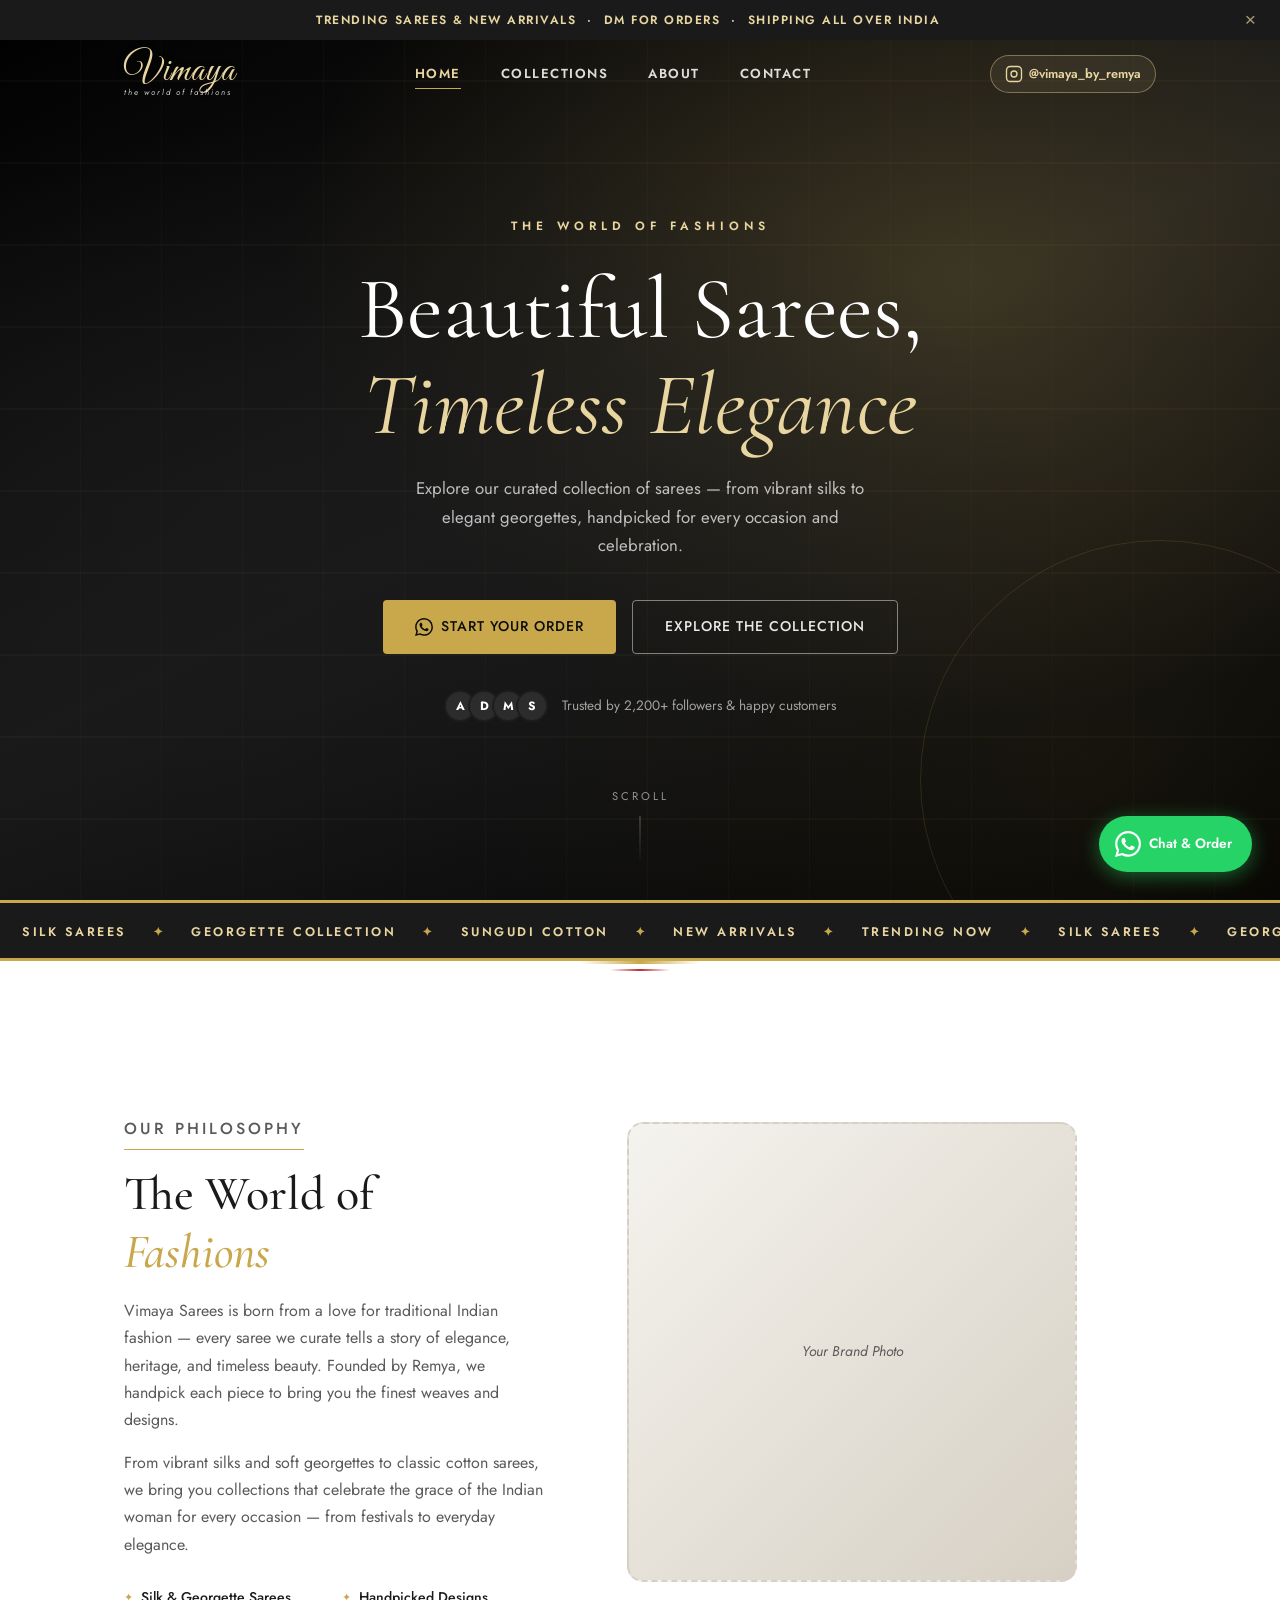
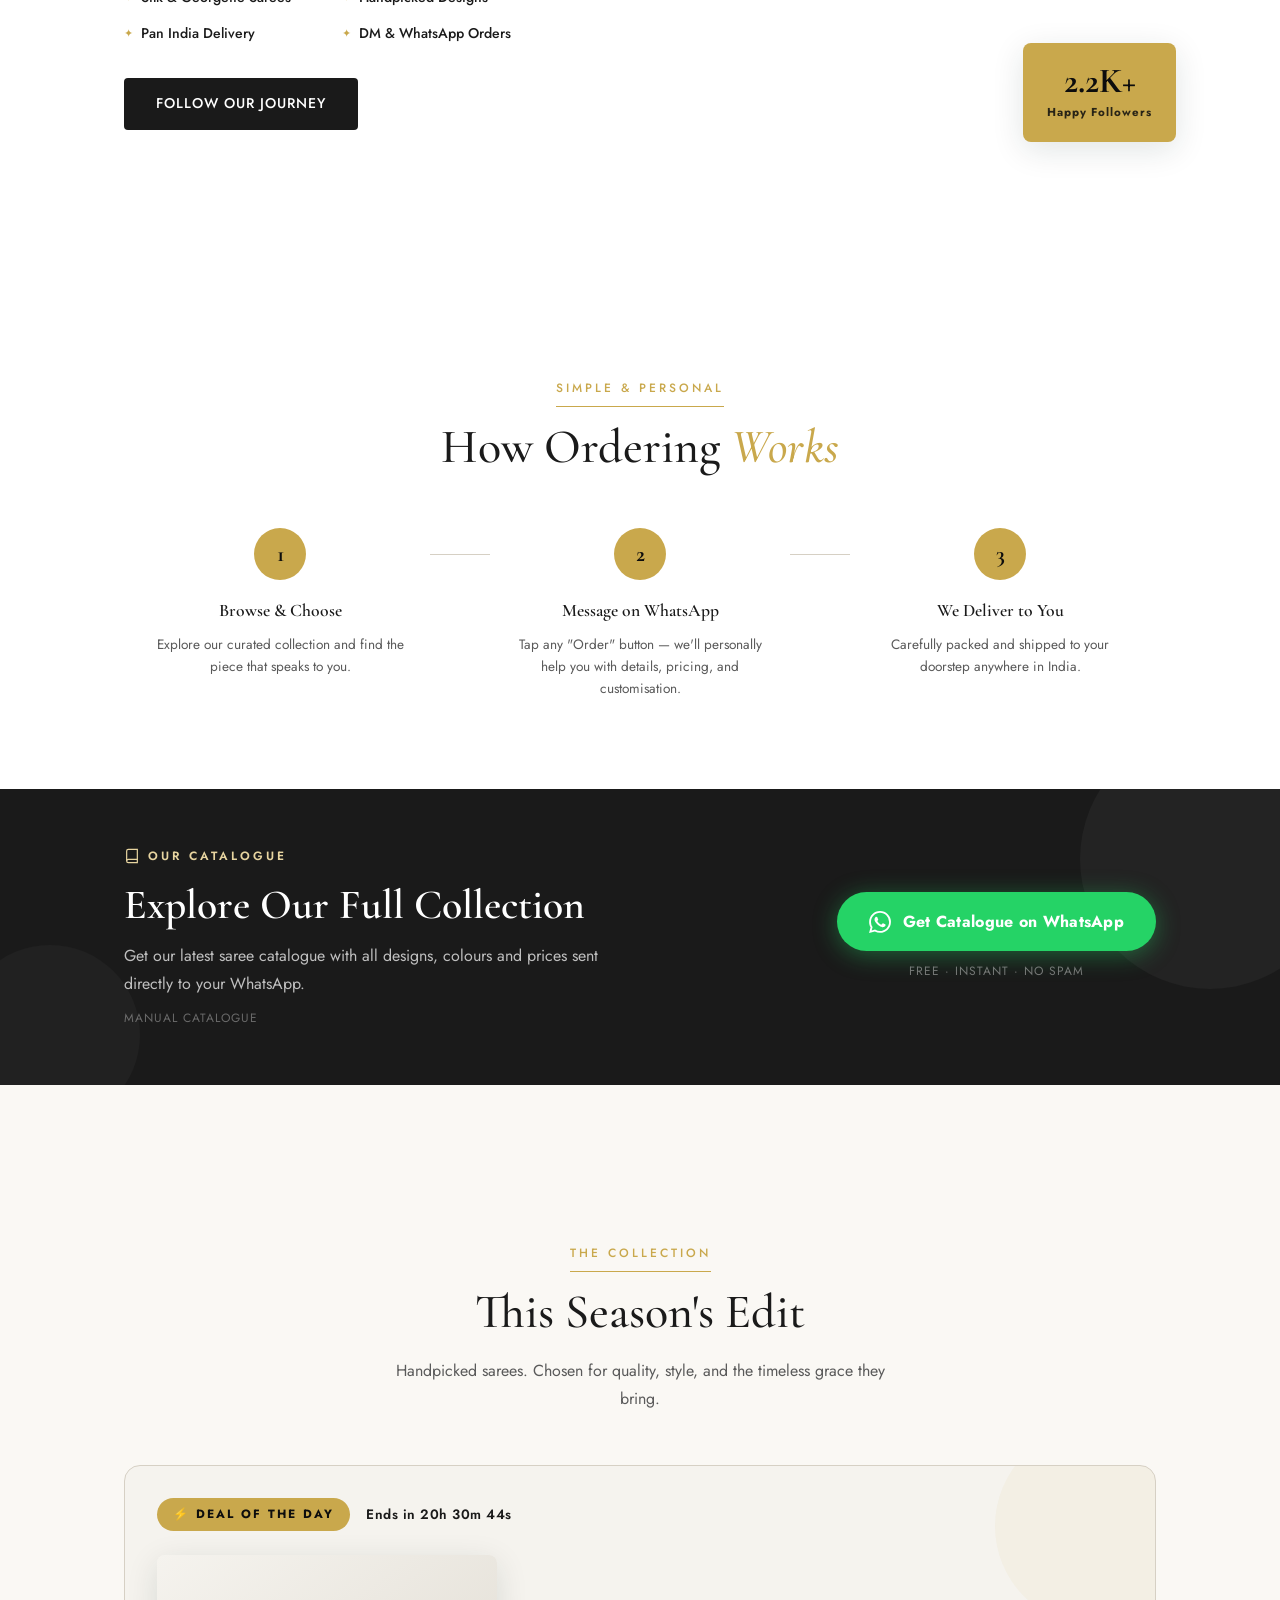
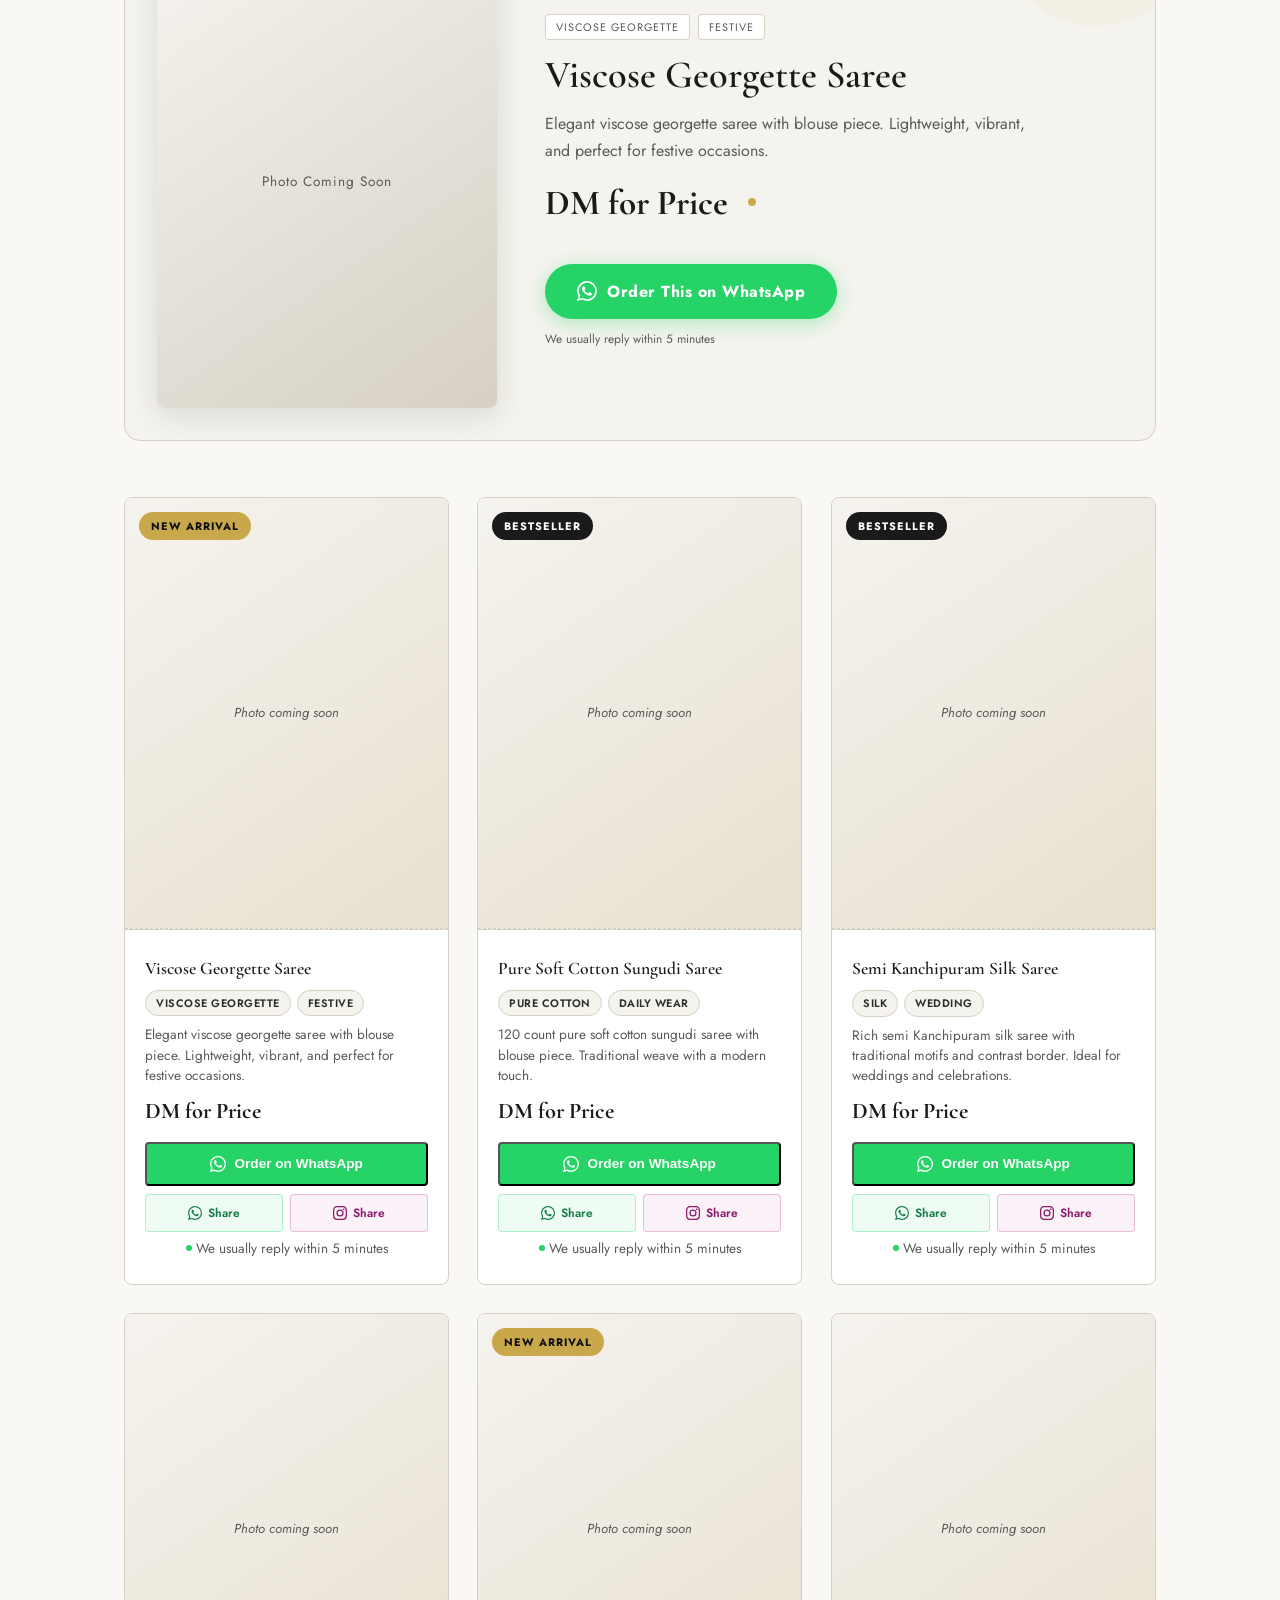
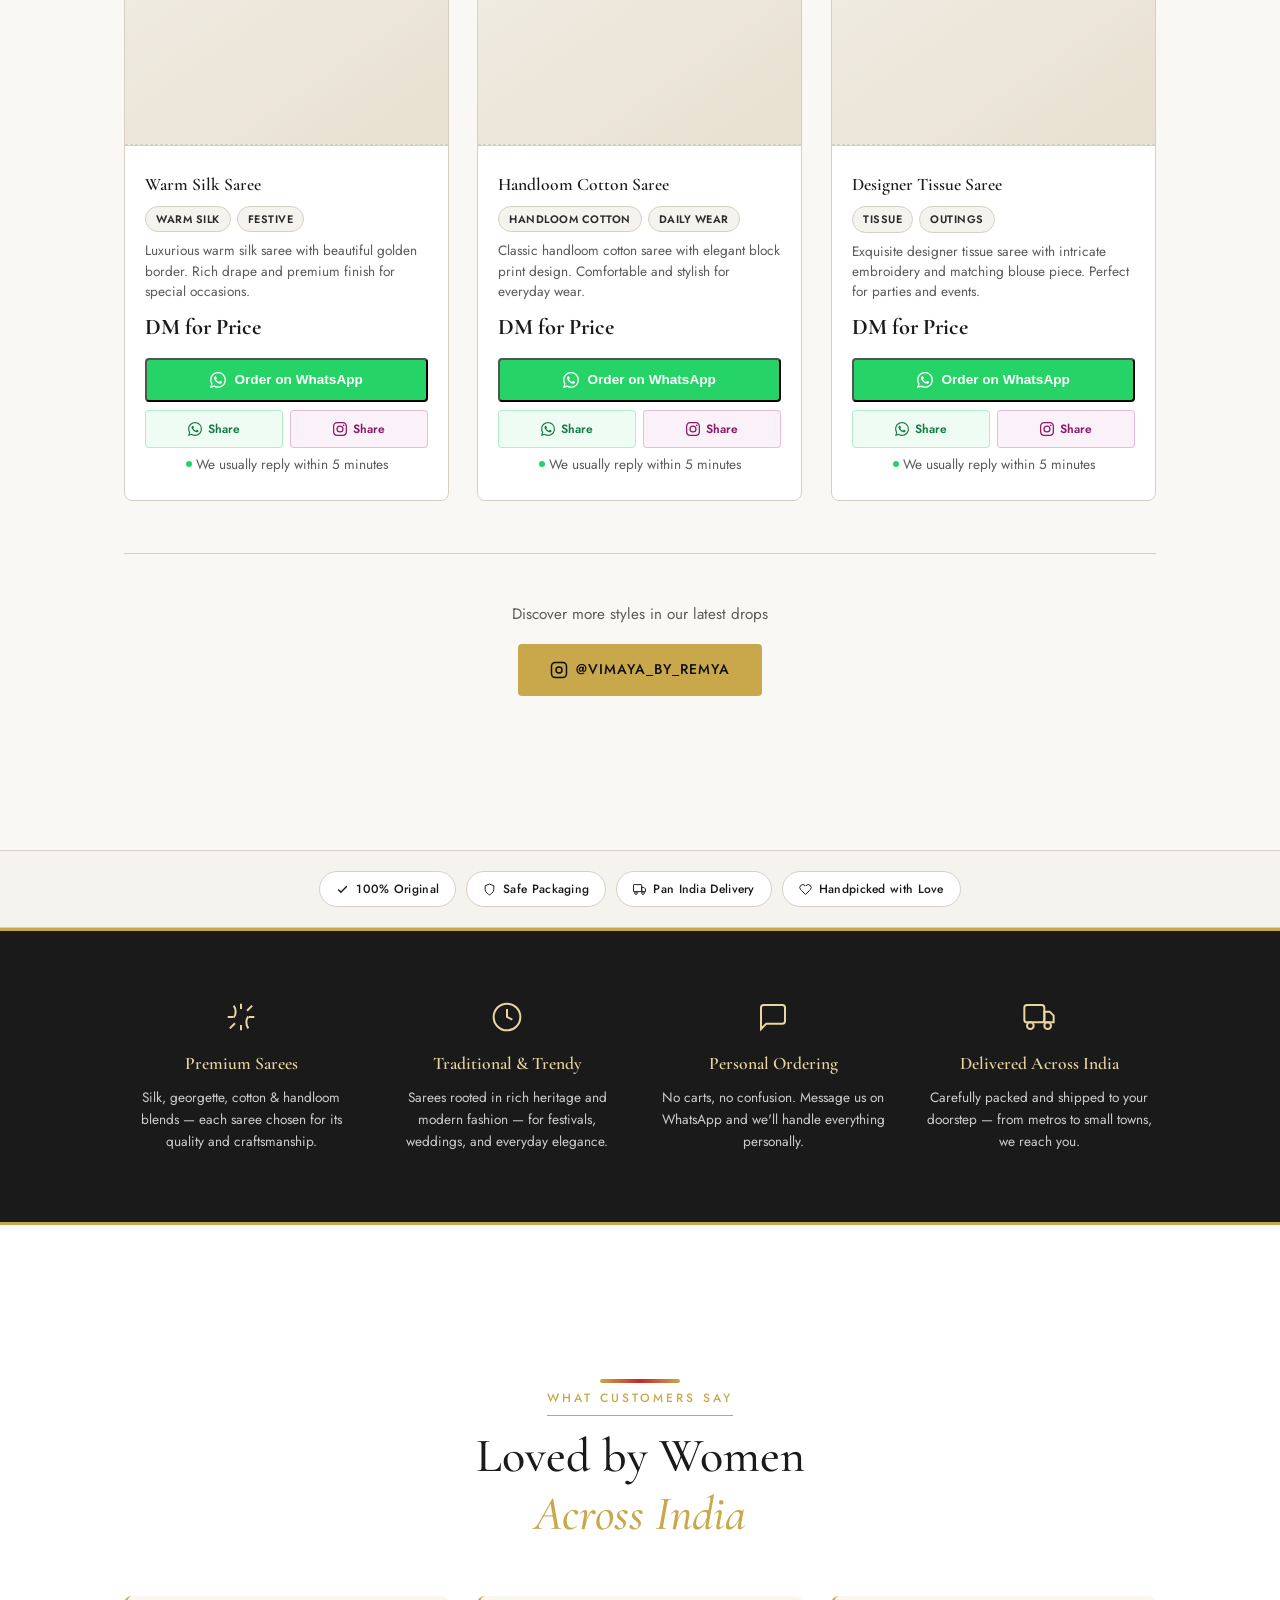
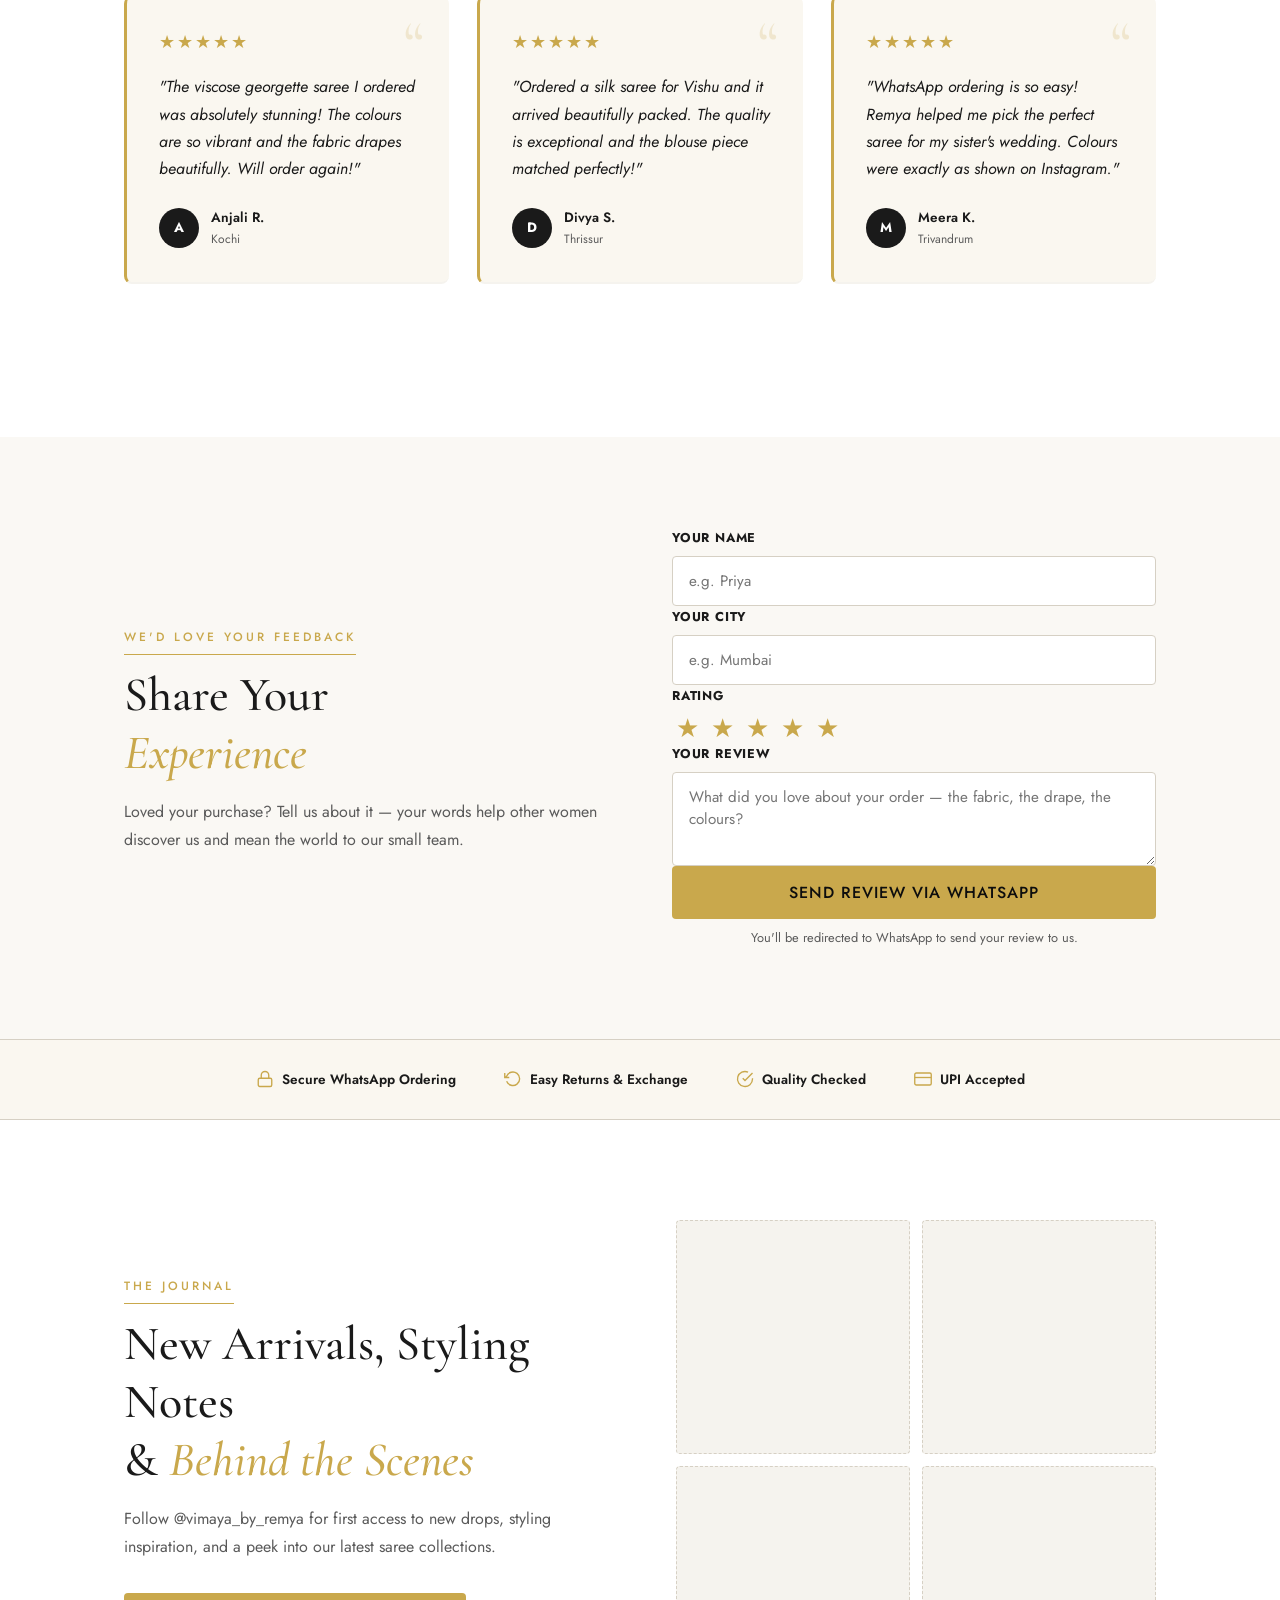
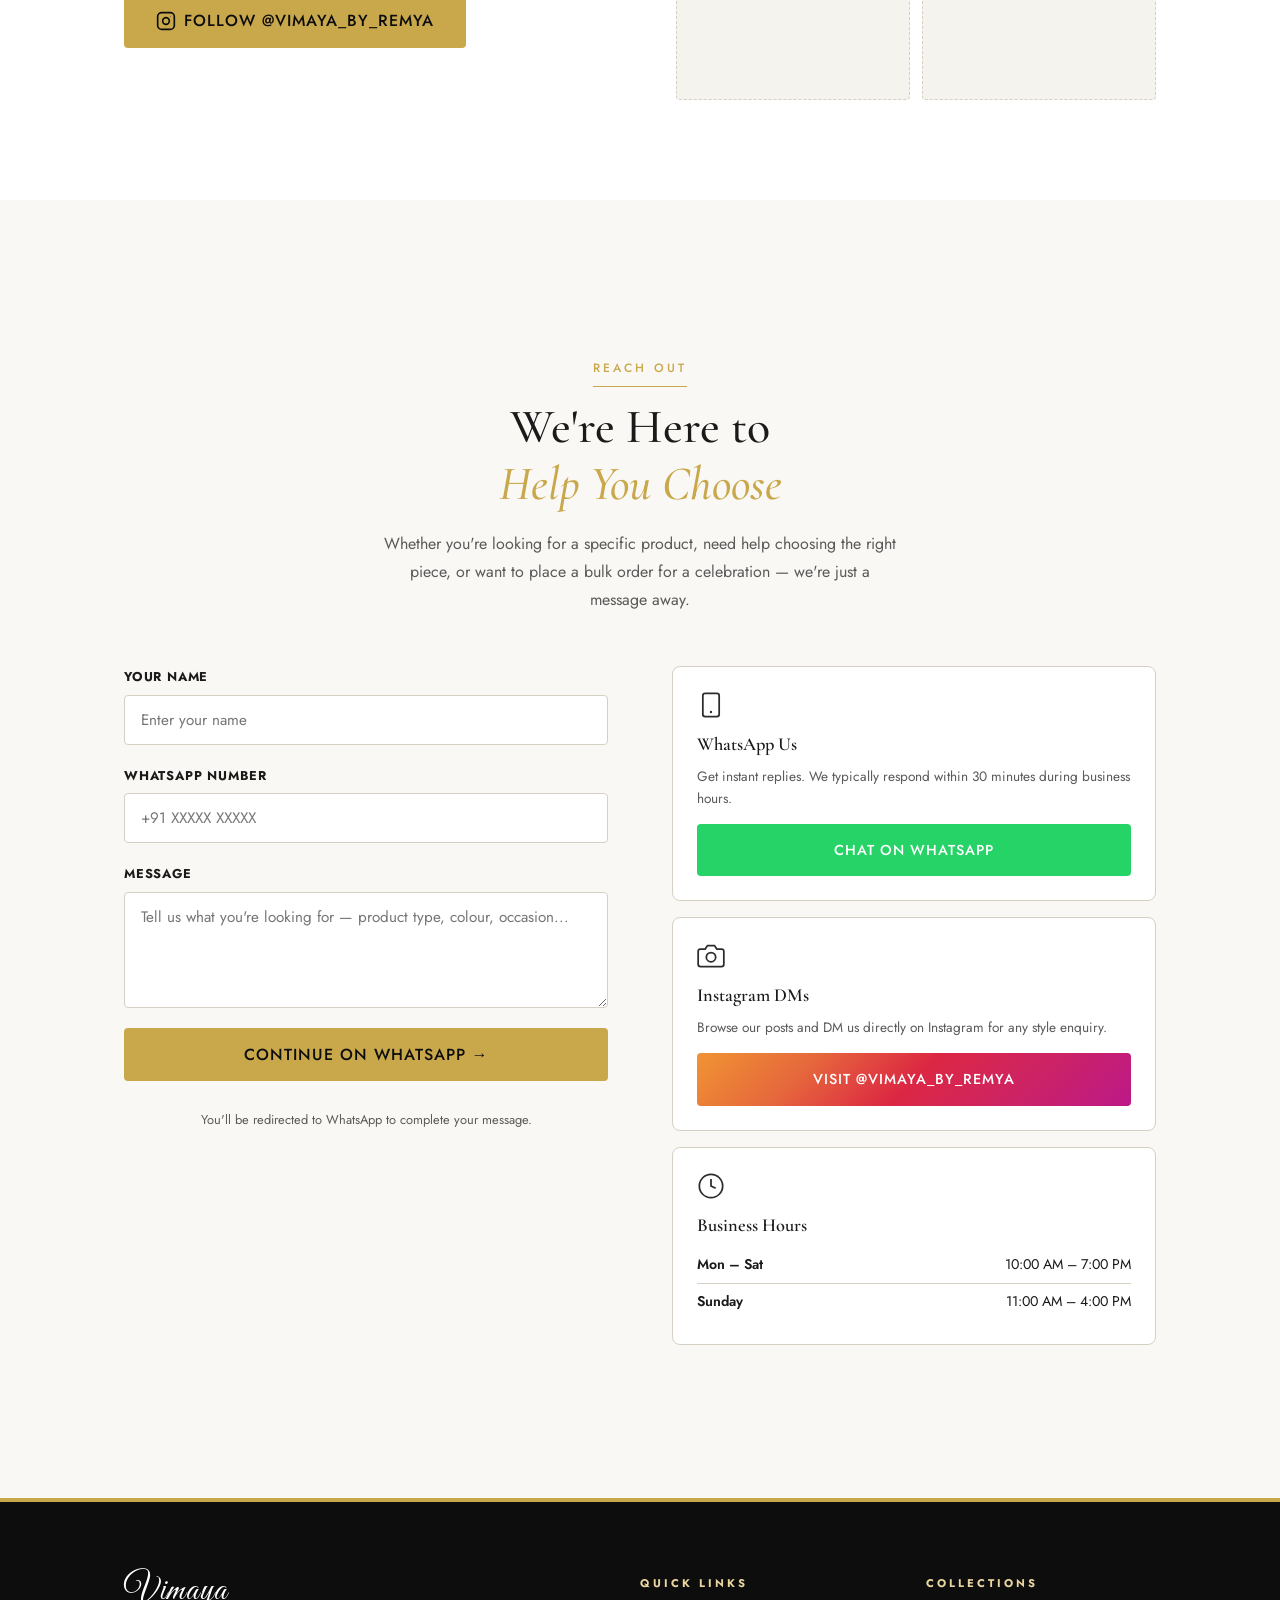
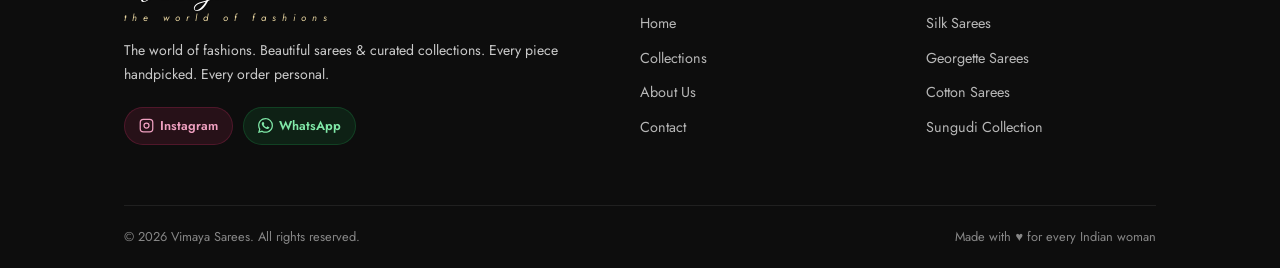
==== demo-vimaya_by_remya/index.html @ 4ebbf23c "Add files via upload" ====
<!DOCTYPE html>
<html lang="en">
<head>
  <meta charset="UTF-8" />
  <meta name="viewport" content="width=device-width, initial-scale=1.0" />
  <meta name="description" content="Vimaya Sarees — The world of fashions. Beautiful sarees, curated collections & handpicked designs. Order via WhatsApp or follow us on Instagram @vimaya_by_remya" />
  <title>Vimaya Sarees | The World of Fashions</title>

  <!-- Favicon -->
  <link rel="icon" href="assets/favicon/favicon.ico" sizes="32x32" />
  <link rel="icon" href="assets/favicon/favicon.svg" type="image/svg+xml" />
  <link rel="icon" href="assets/favicon/favicon-96x96.png" type="image/png" sizes="96x96" />
  <link rel="apple-touch-icon" href="assets/favicon/apple-touch-icon.png" />
  <link rel="manifest" href="assets/favicon/site.webmanifest" />

  <!-- SEO -->
  <link rel="canonical" href="https://vimayasarees.com/" />
  <meta name="theme-color" content="#1A1A1A" />

  <!-- Open Graph -->
  <meta property="og:type" content="website" />
  <meta property="og:title" content="Vimaya Sarees | The World of Fashions" />
  <meta property="og:description" content="The world of fashions. Beautiful sarees & curated collections. Order via WhatsApp." />
  <meta property="og:image" content="https://vimayasarees.com/assets/images/brand/og-cover.jpg" />
  <meta property="og:url" content="https://vimayasarees.com/" />
  <meta property="og:site_name" content="Vimaya Sarees" />

  <!-- Twitter Card -->
  <meta name="twitter:card" content="summary_large_image" />
  <meta name="twitter:title" content="Vimaya Sarees | The World of Fashions" />
  <meta name="twitter:description" content="The world of fashions. Beautiful sarees & curated collections." />
  <meta name="twitter:image" content="https://vimayasarees.com/assets/images/brand/og-cover.jpg" />

  <!-- Structured Data -->
  <script type="application/ld+json">
  {
    "@context": "https://schema.org",
    "@type": "LocalBusiness",
    "name": "Vimaya Sarees",
    "description": "The world of fashions. Beautiful sarees, curated collections & handpicked designs.",
    "url": "https://vimayasarees.com",
    "image": "https://vimayasarees.com/assets/images/brand/og-cover.jpg",
    "telephone": "+919072301300",
    "sameAs": [
      "https://instagram.com/vimaya_by_remya"
    ],
    "openingHours": ["Mo-Sa 10:00-19:00", "Su 11:00-16:00"],
    "priceRange": "₹₹"
  }
  </script>

  <!-- Google Fonts — preload critical weights -->
  <link rel="preconnect" href="https://fonts.googleapis.com" />
  <link rel="preconnect" href="https://fonts.gstatic.com" crossorigin />
  <link rel="preload" as="style" href="https://fonts.googleapis.com/css2?family=Cormorant+Garamond:ital,wght@0,400;0,500;0,600;0,700;1,400;1,600&family=Great+Vibes&family=Jost:wght@300;400;500;600&display=swap" />
  <link href="https://fonts.googleapis.com/css2?family=Cormorant+Garamond:ital,wght@0,400;0,500;0,600;0,700;1,400;1,600&family=Great+Vibes&family=Jost:wght@300;400;500;600&display=swap" rel="stylesheet" />

  <link rel="stylesheet" href="assets/css/style.css" />
</head>
<body>

  <!-- ========== SKIP LINK ========== -->
  <a href="#home" class="skip-link">Skip to main content</a>

  <!-- ========== ANNOUNCEMENT BAR ========== -->
  <div class="announcement-bar" id="announcement-bar">
    <div class="container">
      <p class="announcement-text">Trending Sarees & New Arrivals &nbsp;·&nbsp; DM for Orders &nbsp;·&nbsp; Shipping All Over India</p>
    </div>
    <button class="announcement-close" id="announcement-close" aria-label="Dismiss announcement">&times;</button>
  </div>

  <!-- ========== NAVBAR ========== -->
  <header class="navbar" id="navbar">
    <div class="nav-container">
      <a href="#home" class="nav-logo">
        <span class="logo-main">Vimaya</span>
        <span class="logo-sub">the world of fashions</span>
      </a>

      <nav class="nav-links" id="nav-links">
        <a href="#home">Home</a>
        <a href="#collections">Collections</a>
        <a href="#about">About</a>
        <a href="#contact">Contact</a>
      </nav>

      <a href="https://instagram.com/vimaya_by_remya" target="_blank" rel="noopener" class="nav-insta">
        <svg viewBox="0 0 24 24" fill="none" stroke="currentColor" stroke-width="1.8" width="18" height="18">
          <rect x="2" y="2" width="20" height="20" rx="5" ry="5"/>
          <circle cx="12" cy="12" r="4"/>
          <circle cx="17.5" cy="6.5" r="0.5" fill="currentColor" stroke="none"/>
        </svg>
        @vimaya_by_remya
      </a>

      <button class="hamburger" id="hamburger" aria-label="Open menu" aria-expanded="false" aria-controls="nav-links">
        <span></span><span></span><span></span>
      </button>
    </div>
  </header>

  <!-- ========== HERO ========== -->
  <section class="hero" id="home">
    <div class="hero-bg-pattern"></div>
    <div class="hero-content">
      <p class="hero-eyebrow">The World of Fashions</p>
      <h1>Beautiful Sarees,<br /><em>Timeless Elegance</em></h1>
      <p class="hero-sub">Explore our curated collection of sarees — from vibrant silks to elegant georgettes, handpicked for every occasion and celebration.</p>
      <div class="hero-buttons">
        <a href="https://wa.me/919072301300?text=Hi%20Vimaya!%20I%20visited%20your%20website%20and%20would%20like%20to%20place%20an%20order." target="_blank" rel="noopener" class="btn btn-gold">
          <svg viewBox="0 0 24 24" fill="currentColor" width="18" height="18"><path d="M17.472 14.382c-.297-.149-1.758-.867-2.03-.967-.273-.099-.471-.148-.67.15-.197.297-.767.966-.94 1.164-.173.199-.347.223-.644.075-.297-.15-1.255-.463-2.39-1.475-.883-.788-1.48-1.761-1.653-2.059-.173-.297-.018-.458.13-.606.134-.133.298-.347.446-.52.149-.174.198-.298.298-.497.099-.198.05-.371-.025-.52-.075-.149-.669-1.612-.916-2.207-.242-.579-.487-.5-.669-.51-.173-.008-.371-.01-.57-.01-.198 0-.52.074-.792.372-.272.297-1.04 1.016-1.04 2.479 0 1.462 1.065 2.875 1.213 3.074.149.198 2.096 3.2 5.077 4.487.709.306 1.262.489 1.694.625.712.227 1.36.195 1.871.118.571-.085 1.758-.719 2.006-1.413.248-.694.248-1.289.173-1.413-.074-.124-.272-.198-.57-.347m-5.421 7.403h-.004a9.87 9.87 0 01-5.031-1.378l-.361-.214-3.741.982.998-3.648-.235-.374a9.86 9.86 0 01-1.51-5.26c.001-5.45 4.436-9.884 9.888-9.884 2.64 0 5.122 1.03 6.988 2.898a9.825 9.825 0 012.893 6.994c-.003 5.45-4.437 9.884-9.885 9.884m8.413-18.297A11.815 11.815 0 0012.05 0C5.495 0 .16 5.335.157 11.892c0 2.096.547 4.142 1.588 5.945L.057 24l6.305-1.654a11.882 11.882 0 005.683 1.448h.005c6.554 0 11.89-5.335 11.893-11.893a11.821 11.821 0 00-3.48-8.413z"/></svg>
          Start Your Order
        </a>
        <a href="#collections" class="btn btn-ghost">Explore the Collection</a>
      </div>
      <!-- Social proof -->
      <div class="hero-social-proof">
        <div class="proof-avatars">
          <span class="proof-avatar">A</span>
          <span class="proof-avatar">D</span>
          <span class="proof-avatar">M</span>
          <span class="proof-avatar">S</span>
        </div>
        <span>Trusted by 2,200+ followers &amp; happy customers</span>
      </div>
    </div>
    <div class="hero-scroll-hint">
      <span>Scroll</span>
      <div class="scroll-line"></div>
    </div>
  </section>

  <!-- ========== MARQUEE ========== -->
  <div class="marquee-strip">
    <div class="marquee-track" id="marquee-track">
    </div>
  </div>

  <!-- ========== ABOUT ========== -->
  <section class="about" id="about">
    <div class="container">
      <div class="about-grid">
        <div class="about-visual">
          <div class="about-img-box" id="brand-photo-box">
            <div class="img-placeholder"><span>Your Brand Photo</span></div>
          </div>
          <div class="about-tag-card">
            <p class="tag-number">2.2K+</p>
            <p class="tag-label">Happy Followers</p>
          </div>
        </div>
        <div class="about-text">
          <p class="section-label">Our Philosophy</p>
          <h2>The World of<br /><em>Fashions</em></h2>
          <p>Vimaya Sarees is born from a love for traditional Indian fashion — every saree we curate tells a story of elegance, heritage, and timeless beauty. Founded by Remya, we handpick each piece to bring you the finest weaves and designs.</p>
          <p>From vibrant silks and soft georgettes to classic cotton sarees, we bring you collections that celebrate the grace of the Indian woman for every occasion — from festivals to everyday elegance.</p>
          <div class="about-trust">
            <div class="trust-item">
              <span class="trust-icon">✦</span>
              <span>Silk & Georgette Sarees</span>
            </div>
            <div class="trust-item">
              <span class="trust-icon">✦</span>
              <span>Handpicked Designs</span>
            </div>
            <div class="trust-item">
              <span class="trust-icon">✦</span>
              <span>Pan India Delivery</span>
            </div>
            <div class="trust-item">
              <span class="trust-icon">✦</span>
              <span>DM & WhatsApp Orders</span>
            </div>
          </div>
          <a href="https://instagram.com/vimaya_by_remya" target="_blank" rel="noopener" class="btn btn-teal" style="margin-top:32px;">
            Follow Our Journey
          </a>
        </div>
      </div>
    </div>
  </section>

  <!-- ========== HOW IT WORKS ========== -->
  <section class="how-it-works">
    <div class="container">
      <div class="section-header">
        <p class="section-label">Simple & Personal</p>
        <h2>How Ordering <em>Works</em></h2>
      </div>
      <div class="steps-grid">
        <div class="step-item">
          <div class="step-number">1</div>
          <h4>Browse & Choose</h4>
          <p>Explore our curated collection and find the piece that speaks to you.</p>
        </div>
        <div class="step-connector" aria-hidden="true"></div>
        <div class="step-item">
          <div class="step-number">2</div>
          <h4>Message on WhatsApp</h4>
          <p>Tap any "Order" button — we'll personally help you with details, pricing, and customisation.</p>
        </div>
        <div class="step-connector" aria-hidden="true"></div>
        <div class="step-item">
          <div class="step-number">3</div>
          <h4>We Deliver to You</h4>
          <p>Carefully packed and shipped to your doorstep anywhere in India.</p>
        </div>
      </div>
    </div>
  </section>

  <!-- ========== BRAND STORY VIDEO ========== -->
  <section class="video-section" id="video-section" style="display:none;">
    <div class="container">
      <div class="section-header">
        <p class="section-label">Our Story</p>
        <h2 id="video-heading">Our Story</h2>
        <p class="section-sub" id="video-subtext">Watch how we handpick every product with love and care.</p>
      </div>
      <div class="video-embed-wrap" id="video-embed-wrap">
        <!-- Filled by JS — either iframe or Instagram card -->
      </div>
    </div>
  </section>

  <!-- ===== CATALOGUE SECTION ===== -->
  <section class="catalogue-section" id="catalogue-section" style="display:none;">
    <div class="container">
      <div class="catalogue-inner">
        <div class="catalogue-text">
          <span class="catalogue-eyebrow">
            <svg viewBox="0 0 24 24" fill="none" stroke="currentColor" stroke-width="1.8" width="16" height="16">
              <path d="M4 19.5A2.5 2.5 0 016.5 17H20"/>
              <path d="M6.5 2H20v20H6.5A2.5 2.5 0 014 19.5v-15A2.5 2.5 0 016.5 2z"/>
            </svg>
            Our Catalogue
          </span>
          <h2 class="catalogue-heading" id="catalogue-heading">Explore Our Full Collection</h2>
          <p class="catalogue-subtext" id="catalogue-subtext">Get our latest catalogue with all designs, styles and prices sent directly to your WhatsApp.</p>
          <p class="catalogue-mode-label" id="catalogue-mode-label"></p>
        </div>
        <div class="catalogue-action">
          <a class="catalogue-wa-btn" id="catalogue-wa-btn" href="#" target="_blank" rel="noopener">
            <svg viewBox="0 0 24 24" fill="currentColor" width="22" height="22">
              <path d="M17.472 14.382c-.297-.149-1.758-.867-2.03-.967-.273-.099-.471-.148-.67.15-.197.297-.767.966-.94 1.164-.173.199-.347.223-.644.075-.297-.15-1.255-.463-2.39-1.475-.883-.788-1.48-1.761-1.653-2.059-.173-.297-.018-.458.13-.606.134-.133.298-.347.446-.52.149-.174.198-.298.298-.497.099-.198.05-.371-.025-.52-.075-.149-.669-1.612-.916-2.207-.242-.579-.487-.5-.669-.51-.173-.008-.371-.01-.57-.01-.198 0-.52.074-.792.372-.272.297-1.04 1.016-1.04 2.479 0 1.462 1.065 2.875 1.213 3.074.149.198 2.096 3.2 5.077 4.487.709.306 1.262.489 1.694.625.712.227 1.36.195 1.871.118.571-.085 1.758-.719 2.006-1.413.248-.694.248-1.289.173-1.413-.074-.124-.272-.198-.57-.347m-5.421 7.403h-.004a9.87 9.87 0 01-5.031-1.378l-.361-.214-3.741.982.998-3.648-.235-.374a9.86 9.86 0 01-1.51-5.26c.001-5.45 4.436-9.884 9.888-9.884 2.64 0 5.122 1.03 6.988 2.898a9.825 9.825 0 012.893 6.994c-.003 5.45-4.437 9.884-9.885 9.884m8.413-18.297A11.815 11.815 0 0012.05 0C5.495 0 .16 5.335.157 11.892c0 2.096.547 4.142 1.588 5.945L.057 24l6.305-1.654a11.882 11.882 0 005.683 1.448h.005c6.554 0 11.89-5.335 11.893-11.893a11.821 11.821 0 00-3.48-8.413z"/>
            </svg>
            <span id="catalogue-btn-text">Get Catalogue on WhatsApp</span>
          </a>
          <p class="catalogue-note" id="catalogue-note">Free · Instant · No spam</p>
        </div>
      </div>
    </div>
  </section>

  <!-- ========== COLLECTIONS ========== -->
  <section class="collections" id="collections">
    <div class="container">
      <div class="section-header">
        <p class="section-label">The Collection</p>
        <h2>This Season's Edit</h2>
        <p class="section-sub">Handpicked sarees. Chosen for quality, style, and the timeless grace they bring.</p>
      </div>

      <div class="deal-of-day" id="deal-of-day" style="display:none;">
        <div class="deal-badge-row">
          <span class="deal-badge">⚡ Deal of the Day</span>
          <span class="deal-timer" id="deal-timer"></span>
        </div>
        <div class="deal-inner">
          <div class="deal-image-wrap" id="deal-image-wrap">
            <div class="deal-img-placeholder" id="deal-img-placeholder">
              <span>Photo Coming Soon</span>
            </div>
          </div>
          <div class="deal-content">
            <div class="deal-tags" id="deal-tags"></div>
            <h2 class="deal-name" id="deal-name"></h2>
            <p class="deal-desc" id="deal-desc"></p>
            <div class="deal-meta">
              <span class="deal-price" id="deal-price"></span>
              <span class="deal-stock" id="deal-stock"></span>
            </div>
            <div class="deal-sizes" id="deal-sizes"></div>
            <a class="deal-wa-btn" id="deal-wa-btn" href="#" target="_blank" rel="noopener">
              <svg viewBox="0 0 24 24" fill="currentColor" width="20" height="20">
                <path d="M17.472 14.382c-.297-.149-1.758-.867-2.03-.967-.273-.099-.471-.148-.67.15-.197.297-.767.966-.94 1.164-.173.199-.347.223-.644.075-.297-.15-1.255-.463-2.39-1.475-.883-.788-1.48-1.761-1.653-2.059-.173-.297-.018-.458.13-.606.134-.133.298-.347.446-.52.149-.174.198-.298.298-.497.099-.198.05-.371-.025-.52-.075-.149-.669-1.612-.916-2.207-.242-.579-.487-.5-.669-.51-.173-.008-.371-.01-.57-.01-.198 0-.52.074-.792.372-.272.297-1.04 1.016-1.04 2.479 0 1.462 1.065 2.875 1.213 3.074.149.198 2.096 3.2 5.077 4.487.709.306 1.262.489 1.694.625.712.227 1.36.195 1.871.118.571-.085 1.758-.719 2.006-1.413.248-.694.248-1.289.173-1.413-.074-.124-.272-.198-.57-.347m-5.421 7.403h-.004a9.87 9.87 0 01-5.031-1.378l-.361-.214-3.741.982.998-3.648-.235-.374a9.86 9.86 0 01-1.51-5.26c.001-5.45 4.436-9.884 9.888-9.884 2.64 0 5.122 1.03 6.988 2.898a9.825 9.825 0 012.893 6.994c-.003 5.45-4.437 9.884-9.885 9.884m8.413-18.297A11.815 11.815 0 0012.05 0C5.495 0 .16 5.335.157 11.892c0 2.096.547 4.142 1.588 5.945L.057 24l6.305-1.654a11.882 11.882 0 005.683 1.448h.005c6.554 0 11.89-5.335 11.893-11.893a11.821 11.821 0 00-3.48-8.413z"/>
              </svg>
              Order This on WhatsApp
            </a>
            <p class="deal-reply">We usually reply within 5 minutes</p>
          </div>
        </div>
      </div>

      <!-- Cards are built automatically from assets/js/products.js -->
      <div class="saree-grid" id="saree-grid" role="list" aria-label="Product collection">
        <!-- Skeleton placeholders (removed by JS on load) -->
        <div class="skeleton-card" aria-hidden="true"><div class="skeleton-img"></div><div class="skeleton-line w80"></div><div class="skeleton-line w60"></div><div class="skeleton-line w40"></div></div>
        <div class="skeleton-card" aria-hidden="true"><div class="skeleton-img"></div><div class="skeleton-line w80"></div><div class="skeleton-line w60"></div><div class="skeleton-line w40"></div></div>
        <div class="skeleton-card" aria-hidden="true"><div class="skeleton-img"></div><div class="skeleton-line w80"></div><div class="skeleton-line w60"></div><div class="skeleton-line w40"></div></div>
      </div>

      <div class="collections-cta">
        <p>Discover more styles in our latest drops</p>
        <a href="https://instagram.com/vimaya_by_remya" target="_blank" rel="noopener" class="btn btn-gold">
          <svg viewBox="0 0 24 24" fill="none" stroke="currentColor" stroke-width="2" width="18" height="18">
            <rect x="2" y="2" width="20" height="20" rx="5"/>
            <circle cx="12" cy="12" r="4"/>
            <circle cx="17.5" cy="6.5" r="0.5" fill="currentColor" stroke="none"/>
          </svg>
          @vimaya_by_remya
        </a>
      </div>
    </div>
  </section>

  <!-- ========== TRUST BADGES ========== -->
  <div class="trust-badges-strip" id="trust-badges-strip" style="display:none;">
    <div class="container">
      <div class="trust-badges-row" id="trust-badges-row">
        <!-- Filled by JS from site.json -->
      </div>
    </div>
  </div>

  <!-- ========== FEATURES STRIP ========== -->
  <section class="features">
    <div class="container">
      <div class="features-grid">
        <div class="feature-item">
          <div class="feature-icon" aria-hidden="true">
            <svg viewBox="0 0 24 24" fill="none" stroke="currentColor" stroke-width="1.5" width="32" height="32"><path d="M20.38 3.46L16.5 7.34M3.62 20.54l3.88-3.88M6.5 3.5C6.5 3.5 8 5.5 8 8s-1.5 4.5-1.5 4.5M17.5 11.5c0 0-1.5 2-1.5 4.5s1.5 4.5 1.5 4.5M12 2v4M12 18v4M2 12h4M18 12h4"/></svg>
          </div>
          <h4>Premium Sarees</h4>
          <p>Silk, georgette, cotton & handloom blends — each saree chosen for its quality and craftsmanship.</p>
        </div>
        <div class="feature-item">
          <div class="feature-icon" aria-hidden="true">
            <svg viewBox="0 0 24 24" fill="none" stroke="currentColor" stroke-width="1.5" width="32" height="32"><path d="M12 2a10 10 0 110 20 10 10 0 010-20z"/><path d="M12 6v6l4 2"/></svg>
          </div>
          <h4>Traditional & Trendy</h4>
          <p>Sarees rooted in rich heritage and modern fashion — for festivals, weddings, and everyday elegance.</p>
        </div>
        <div class="feature-item">
          <div class="feature-icon" aria-hidden="true">
            <svg viewBox="0 0 24 24" fill="none" stroke="currentColor" stroke-width="1.5" width="32" height="32"><path d="M21 15a2 2 0 01-2 2H7l-4 4V5a2 2 0 012-2h14a2 2 0 012 2z"/></svg>
          </div>
          <h4>Personal Ordering</h4>
          <p>No carts, no confusion. Message us on WhatsApp and we'll handle everything personally.</p>
        </div>
        <div class="feature-item">
          <div class="feature-icon" aria-hidden="true">
            <svg viewBox="0 0 24 24" fill="none" stroke="currentColor" stroke-width="1.5" width="32" height="32"><rect x="1" y="3" width="15" height="13" rx="2"/><path d="M16 8h4l3 3v5h-7V8z"/><circle cx="5.5" cy="18.5" r="2.5"/><circle cx="18.5" cy="18.5" r="2.5"/></svg>
          </div>
          <h4>Delivered Across India</h4>
          <p>Carefully packed and shipped to your doorstep — from metros to small towns, we reach you.</p>
        </div>
      </div>
    </div>
  </section>

  <!-- ========== TESTIMONIALS ========== -->
  <section class="testimonials" id="testimonials">
    <div class="container">
      <div class="section-header">
        <p class="section-label">What Customers Say</p>
        <h2>Loved by Women<br /><em>Across India</em></h2>
      </div>
      <div class="testimonial-grid">
        <div class="testimonial-card">
          <div class="testimonial-stars" aria-label="5 out of 5 stars">★★★★★</div>
          <p class="testimonial-text">"The viscose georgette saree I ordered was absolutely stunning! The colours are so vibrant and the fabric drapes beautifully. Will order again!"</p>
          <div class="testimonial-author">
            <div class="testimonial-avatar">A</div>
            <div>
              <p class="testimonial-name">Anjali R.</p>
              <p class="testimonial-location">Kochi</p>
            </div>
          </div>
        </div>
        <div class="testimonial-card">
          <div class="testimonial-stars" aria-label="5 out of 5 stars">★★★★★</div>
          <p class="testimonial-text">"Ordered a silk saree for Vishu and it arrived beautifully packed. The quality is exceptional and the blouse piece matched perfectly!"</p>
          <div class="testimonial-author">
            <div class="testimonial-avatar">D</div>
            <div>
              <p class="testimonial-name">Divya S.</p>
              <p class="testimonial-location">Thrissur</p>
            </div>
          </div>
        </div>
        <div class="testimonial-card">
          <div class="testimonial-stars" aria-label="5 out of 5 stars">★★★★★</div>
          <p class="testimonial-text">"WhatsApp ordering is so easy! Remya helped me pick the perfect saree for my sister's wedding. Colours were exactly as shown on Instagram."</p>
          <div class="testimonial-author">
            <div class="testimonial-avatar">M</div>
            <div>
              <p class="testimonial-name">Meera K.</p>
              <p class="testimonial-location">Trivandrum</p>
            </div>
          </div>
        </div>
      </div>
    </div>
  </section>

  <!-- ========== SHARE YOUR EXPERIENCE ========== -->
  <section class="review-section">
    <div class="container">
      <div class="review-inner">
        <div class="review-text">
          <p class="section-label">We'd Love Your Feedback</p>
          <h2>Share Your<br /><em>Experience</em></h2>
          <p class="review-sub">Loved your purchase? Tell us about it — your words help other women discover us and mean the world to our small team.</p>
        </div>
        <form class="review-form" id="review-form">
          <div class="form-group">
            <label for="review-name">Your Name</label>
            <input type="text" id="review-name" name="review-name" placeholder="e.g. Priya" required />
          </div>
          <div class="form-group">
            <label for="review-city">Your City</label>
            <input type="text" id="review-city" name="review-city" placeholder="e.g. Mumbai" required />
          </div>
          <div class="form-group">
            <label for="review-rating">Rating</label>
            <div class="star-rating" id="star-rating">
              <button type="button" class="star" data-value="1" aria-label="1 star">★</button>
              <button type="button" class="star" data-value="2" aria-label="2 stars">★</button>
              <button type="button" class="star" data-value="3" aria-label="3 stars">★</button>
              <button type="button" class="star" data-value="4" aria-label="4 stars">★</button>
              <button type="button" class="star" data-value="5" aria-label="5 stars">★</button>
            </div>
            <input type="hidden" id="review-rating" name="review-rating" value="5" />
          </div>
          <div class="form-group">
            <label for="review-text">Your Review</label>
            <textarea id="review-text" name="review-text" rows="3" placeholder="What did you love about your order — the fabric, the drape, the colours?" required></textarea>
          </div>
          <button type="submit" class="btn btn-gold" style="width:100%;justify-content:center;font-size:1rem;padding:15px;">
            Send Review via WhatsApp
          </button>
          <p class="form-note">You'll be redirected to WhatsApp to send your review to us.</p>
        </form>
      </div>
    </div>
  </section>

  <!-- ========== TRUST SIGNALS ========== -->
  <section class="trust-strip">
    <div class="container">
      <div class="trust-grid">
        <div class="trust-signal">
          <span class="trust-signal-icon" aria-hidden="true"><svg viewBox="0 0 24 24" fill="none" stroke="currentColor" stroke-width="1.8" width="18" height="18"><rect x="3" y="11" width="18" height="11" rx="2"/><path d="M7 11V7a5 5 0 0110 0v4"/></svg></span>
          <span>Secure WhatsApp Ordering</span>
        </div>
        <div class="trust-signal">
          <span class="trust-signal-icon" aria-hidden="true"><svg viewBox="0 0 24 24" fill="none" stroke="currentColor" stroke-width="1.8" width="18" height="18"><polyline points="1 4 1 10 7 10"/><path d="M3.51 15a9 9 0 100-6.68L1 10"/></svg></span>
          <span>Easy Returns & Exchange</span>
        </div>
        <div class="trust-signal">
          <span class="trust-signal-icon" aria-hidden="true"><svg viewBox="0 0 24 24" fill="none" stroke="currentColor" stroke-width="1.8" width="18" height="18"><path d="M22 11.08V12a10 10 0 11-5.93-9.14"/><polyline points="22 4 12 14.01 9 11.01"/></svg></span>
          <span>Quality Checked</span>
        </div>
        <div class="trust-signal">
          <span class="trust-signal-icon" aria-hidden="true"><svg viewBox="0 0 24 24" fill="none" stroke="currentColor" stroke-width="1.8" width="18" height="18"><rect x="1" y="4" width="22" height="16" rx="2"/><line x1="1" y1="10" x2="23" y2="10"/></svg></span>
          <span>UPI Accepted</span>
        </div>
      </div>
    </div>
  </section>

  <!-- ========== INSTAGRAM CTA ========== -->
  <section class="insta-cta">
    <div class="container">
      <div class="insta-cta-inner">
        <div class="insta-cta-text">
          <p class="section-label">The Journal</p>
          <h2>New Arrivals, Styling Notes<br />& <em>Behind the Scenes</em></h2>
          <p class="section-sub" style="margin-bottom:32px;">Follow @vimaya_by_remya for first access to new drops, styling inspiration, and a peek into our latest saree collections.</p>
          <a href="https://instagram.com/vimaya_by_remya" target="_blank" rel="noopener" class="btn btn-gold" style="font-size:1rem;padding:14px 32px;">
            <svg viewBox="0 0 24 24" fill="none" stroke="currentColor" stroke-width="2" width="20" height="20">
              <rect x="2" y="2" width="20" height="20" rx="5"/>
              <circle cx="12" cy="12" r="4"/>
              <circle cx="17.5" cy="6.5" r="0.5" fill="currentColor" stroke="none"/>
            </svg>
            Follow @vimaya_by_remya
          </a>
        </div>
        <div class="insta-cta-grid" id="journal-grid">
          <div class="insta-post-placeholder"></div>
          <div class="insta-post-placeholder"></div>
          <div class="insta-post-placeholder"></div>
          <div class="insta-post-placeholder"></div>
        </div>
      </div>
    </div>
  </section>

  <!-- ========== CONTACT ========== -->
  <section class="contact" id="contact">
    <div class="container">
      <div class="section-header">
        <p class="section-label">Reach Out</p>
        <h2>We're Here to<br /><em>Help You Choose</em></h2>
        <p class="section-sub">Whether you're looking for a specific product, need help choosing the right piece, or want to place a bulk order for a celebration — we're just a message away.</p>
      </div>

      <div class="contact-grid">
        <form class="contact-form" id="contact-form">
          <div class="form-group">
            <label for="name">Your Name</label>
            <input type="text" id="name" name="name" placeholder="Enter your name" required />
          </div>
          <div class="form-group">
            <label for="phone">WhatsApp Number</label>
            <input type="tel" id="phone" name="phone" inputmode="tel" placeholder="+91 XXXXX XXXXX" required />
          </div>
          <div class="form-group">
            <label for="message">Message</label>
            <textarea id="message" name="message" rows="4" placeholder="Tell us what you're looking for — product type, colour, occasion..." required></textarea>
          </div>
          <button type="submit" class="btn btn-gold" style="width:100%;justify-content:center;font-size:1rem;padding:15px;">
            Continue on WhatsApp &rarr;
          </button>
          <p class="form-note">You'll be redirected to WhatsApp to complete your message.</p>
        </form>

        <div class="contact-info">
          <div class="contact-card">
            <div class="contact-card-icon" aria-hidden="true"><svg viewBox="0 0 24 24" fill="none" stroke="currentColor" stroke-width="1.5" width="28" height="28"><rect x="5" y="2" width="14" height="20" rx="2"/><line x1="12" y1="18" x2="12" y2="18.01" stroke-width="2" stroke-linecap="round"/></svg></div>
            <h3>WhatsApp Us</h3>
            <p>Get instant replies. We typically respond within 30 minutes during business hours.</p>
            <a href="https://wa.me/919072301300?text=Hi%20Vimaya!%20I%20visited%20your%20website%20and%20would%20like%20to%20enquire%20about%20your%20sarees." target="_blank" rel="noopener" class="btn btn-whatsapp">Chat on WhatsApp</a>
          </div>
          <div class="contact-card">
            <div class="contact-card-icon" aria-hidden="true"><svg viewBox="0 0 24 24" fill="none" stroke="currentColor" stroke-width="1.5" width="28" height="28"><path d="M23 19a2 2 0 01-2 2H3a2 2 0 01-2-2V8a2 2 0 012-2h4l2-3h6l2 3h4a2 2 0 012 2z"/><circle cx="12" cy="13" r="4"/></svg></div>
            <h3>Instagram DMs</h3>
            <p>Browse our posts and DM us directly on Instagram for any style enquiry.</p>
            <a href="https://instagram.com/vimaya_by_remya" target="_blank" rel="noopener" class="btn btn-insta">Visit @vimaya_by_remya</a>
          </div>
          <div class="contact-card">
            <div class="contact-card-icon" aria-hidden="true"><svg viewBox="0 0 24 24" fill="none" stroke="currentColor" stroke-width="1.5" width="28" height="28"><circle cx="12" cy="12" r="10"/><polyline points="12 6 12 12 16 14"/></svg></div>
            <h3>Business Hours</h3>
            <div class="hours-list">
              <div class="hours-row"><span>Mon – Sat</span><span>10:00 AM – 7:00 PM</span></div>
              <div class="hours-row"><span>Sunday</span><span>11:00 AM – 4:00 PM</span></div>
            </div>
          </div>
        </div>
      </div>
    </div>
  </section>

  <!-- ========== FOOTER ========== -->
  <footer class="footer">
    <div class="container">
      <div class="footer-top">
        <div class="footer-brand">
          <div class="footer-logo">
            <span class="logo-main">Vimaya</span>
            <span class="logo-sub">the world of fashions</span>
          </div>
          <p>The world of fashions. Beautiful sarees & curated collections. Every piece handpicked. Every order personal.</p>
          <div class="footer-socials">
            <a href="https://instagram.com/vimaya_by_remya" target="_blank" rel="noopener" class="social-pill instagram">
              <svg viewBox="0 0 24 24" fill="none" stroke="currentColor" stroke-width="2" width="15" height="15"><rect x="2" y="2" width="20" height="20" rx="5"/><circle cx="12" cy="12" r="4"/><circle cx="17.5" cy="6.5" r="0.5" fill="currentColor" stroke="none"/></svg>
              Instagram
            </a>
            <a href="https://wa.me/919072301300" target="_blank" rel="noopener" class="social-pill whatsapp">
              <svg viewBox="0 0 24 24" fill="currentColor" width="15" height="15"><path d="M17.472 14.382c-.297-.149-1.758-.867-2.03-.967-.273-.099-.471-.148-.67.15-.197.297-.767.966-.94 1.164-.173.199-.347.223-.644.075-.297-.15-1.255-.463-2.39-1.475-.883-.788-1.48-1.761-1.653-2.059-.173-.297-.018-.458.13-.606.134-.133.298-.347.446-.52.149-.174.198-.298.298-.497.099-.198.05-.371-.025-.52-.075-.149-.669-1.612-.916-2.207-.242-.579-.487-.5-.669-.51-.173-.008-.371-.01-.57-.01-.198 0-.52.074-.792.372-.272.297-1.04 1.016-1.04 2.479 0 1.462 1.065 2.875 1.213 3.074.149.198 2.096 3.2 5.077 4.487.709.306 1.262.489 1.694.625.712.227 1.36.195 1.871.118.571-.085 1.758-.719 2.006-1.413.248-.694.248-1.289.173-1.413-.074-.124-.272-.198-.57-.347m-5.421 7.403h-.004a9.87 9.87 0 01-5.031-1.378l-.361-.214-3.741.982.998-3.648-.235-.374a9.86 9.86 0 01-1.51-5.26c.001-5.45 4.436-9.884 9.888-9.884 2.64 0 5.122 1.03 6.988 2.898a9.825 9.825 0 012.893 6.994c-.003 5.45-4.437 9.884-9.885 9.884m8.413-18.297A11.815 11.815 0 0012.05 0C5.495 0 .16 5.335.157 11.892c0 2.096.547 4.142 1.588 5.945L.057 24l6.305-1.654a11.882 11.882 0 005.683 1.448h.005c6.554 0 11.89-5.335 11.893-11.893a11.821 11.821 0 00-3.48-8.413z"/></svg>
              WhatsApp
            </a>
          </div>
        </div>
        <div class="footer-links">
          <h4>Quick Links</h4>
          <a href="#home">Home</a>
          <a href="#collections">Collections</a>
          <a href="#about">About Us</a>
          <a href="#contact">Contact</a>
        </div>
        <div class="footer-links" id="footer-collections">
          <h4>Collections</h4>
          <a href="#collections">Silk Sarees</a>
          <a href="#collections">Georgette Sarees</a>
          <a href="#collections">Cotton Sarees</a>
          <a href="#collections">Sungudi Collection</a>
        </div>
      </div>
      <div class="footer-bottom">
        <p>&copy; 2026 Vimaya Sarees. All rights reserved.</p>
        <p>Made with ♥ for every Indian woman</p>
      </div>
    </div>
  </footer>

  <!-- ========== BACK TO TOP ========== -->
  <button class="back-to-top" id="back-to-top" aria-label="Back to top">
    <svg viewBox="0 0 24 24" fill="none" stroke="currentColor" stroke-width="2.5" width="20" height="20">
      <polyline points="18 15 12 9 6 15"/>
    </svg>
  </button>

  <!-- ========== FLOATING WHATSAPP ========== -->
  <a href="https://wa.me/919072301300?text=Hi%20Vimaya!%20I%20visited%20your%20website%20and%20would%20like%20to%20enquire%20about%20your%20products." target="_blank" rel="noopener" class="whatsapp-float" aria-label="Chat on WhatsApp">
    <svg viewBox="0 0 24 24" fill="currentColor" width="26" height="26">
      <path d="M17.472 14.382c-.297-.149-1.758-.867-2.03-.967-.273-.099-.471-.148-.67.15-.197.297-.767.966-.94 1.164-.173.199-.347.223-.644.075-.297-.15-1.255-.463-2.39-1.475-.883-.788-1.48-1.761-1.653-2.059-.173-.297-.018-.458.13-.606.134-.133.298-.347.446-.52.149-.174.198-.298.298-.497.099-.198.05-.371-.025-.52-.075-.149-.669-1.612-.916-2.207-.242-.579-.487-.5-.669-.51-.173-.008-.371-.01-.57-.01-.198 0-.52.074-.792.372-.272.297-1.04 1.016-1.04 2.479 0 1.462 1.065 2.875 1.213 3.074.149.198 2.096 3.2 5.077 4.487.709.306 1.262.489 1.694.625.712.227 1.36.195 1.871.118.571-.085 1.758-.719 2.006-1.413.248-.694.248-1.289.173-1.413-.074-.124-.272-.198-.57-.347m-5.421 7.403h-.004a9.87 9.87 0 01-5.031-1.378l-.361-.214-3.741.982.998-3.648-.235-.374a9.86 9.86 0 01-1.51-5.26c.001-5.45 4.436-9.884 9.888-9.884 2.64 0 5.122 1.03 6.988 2.898a9.825 9.825 0 012.893 6.994c-.003 5.45-4.437 9.884-9.885 9.884m8.413-18.297A11.815 11.815 0 0012.05 0C5.495 0 .16 5.335.157 11.892c0 2.096.547 4.142 1.588 5.945L.057 24l6.305-1.654a11.882 11.882 0 005.683 1.448h.005c6.554 0 11.89-5.335 11.893-11.893a11.821 11.821 0 00-3.48-8.413z"/>
    </svg>
    <span class="float-label">Chat & Order</span>
  </a>

  <!-- ========== STICKY MOBILE WHATSAPP BAR ========== -->
  <div class="mobile-wa-bar">
    <a href="https://wa.me/919072301300?text=Hi%20Vimaya!%20I%20visited%20your%20website%20and%20would%20like%20to%20place%20an%20order." target="_blank" rel="noopener">
      <svg viewBox="0 0 24 24" fill="currentColor" width="20" height="20"><path d="M17.472 14.382c-.297-.149-1.758-.867-2.03-.967-.273-.099-.471-.148-.67.15-.197.297-.767.966-.94 1.164-.173.199-.347.223-.644.075-.297-.15-1.255-.463-2.39-1.475-.883-.788-1.48-1.761-1.653-2.059-.173-.297-.018-.458.13-.606.134-.133.298-.347.446-.52.149-.174.198-.298.298-.497.099-.198.05-.371-.025-.52-.075-.149-.669-1.612-.916-2.207-.242-.579-.487-.5-.669-.51-.173-.008-.371-.01-.57-.01-.198 0-.52.074-.792.372-.272.297-1.04 1.016-1.04 2.479 0 1.462 1.065 2.875 1.213 3.074.149.198 2.096 3.2 5.077 4.487.709.306 1.262.489 1.694.625.712.227 1.36.195 1.871.118.571-.085 1.758-.719 2.006-1.413.248-.694.248-1.289.173-1.413-.074-.124-.272-.198-.57-.347m-5.421 7.403h-.004a9.87 9.87 0 01-5.031-1.378l-.361-.214-3.741.982.998-3.648-.235-.374a9.86 9.86 0 01-1.51-5.26c.001-5.45 4.436-9.884 9.888-9.884 2.64 0 5.122 1.03 6.988 2.898a9.825 9.825 0 012.893 6.994c-.003 5.45-4.437 9.884-9.885 9.884m8.413-18.297A11.815 11.815 0 0012.05 0C5.495 0 .16 5.335.157 11.892c0 2.096.547 4.142 1.588 5.945L.057 24l6.305-1.654a11.882 11.882 0 005.683 1.448h.005c6.554 0 11.89-5.335 11.893-11.893a11.821 11.821 0 00-3.48-8.413z"/></svg>
      Order on WhatsApp
    </a>
  </div>

  <!-- ========== SIZE GUIDE MODAL ========== -->
  <div class="sg-overlay" id="size-guide-overlay">
    <div class="sg-modal" id="size-guide-modal">
      <div class="sg-header">
        <h3>Size Guide</h3>
        <button class="sg-close" id="size-guide-close" aria-label="Close size guide">&times;</button>
      </div>
      <div class="sg-tabs">
        <button class="sg-tab active" data-sg-tab="kurtis">Kurtis &amp; Tops</button>
        <button class="sg-tab" data-sg-tab="sets">Kurta Sets</button>
      </div>
      <div class="sg-tab-content active" id="sg-tab-kurtis">
        <table class="sg-table">
          <thead>
            <tr><th>Size</th><th>Chest</th><th>Waist</th><th>Hip</th><th>Length</th><th>Shoulder</th></tr>
          </thead>
          <tbody>
            <tr data-size="M"><td>M</td><td>36–38</td><td>30–32</td><td>38–40</td><td>42–44</td><td>14</td></tr>
            <tr data-size="L"><td>L</td><td>38–40</td><td>32–34</td><td>40–42</td><td>43–45</td><td>14.5</td></tr>
            <tr data-size="XL"><td>XL</td><td>40–42</td><td>34–36</td><td>42–44</td><td>44–46</td><td>15</td></tr>
            <tr data-size="XXL"><td>XXL</td><td>42–44</td><td>36–38</td><td>44–46</td><td>45–47</td><td>15.5</td></tr>
          </tbody>
        </table>
      </div>
      <div class="sg-tab-content" id="sg-tab-sets">
        <table class="sg-table">
          <thead>
            <tr><th>Size</th><th>Chest</th><th>Waist</th><th>Hip</th><th>Top Length</th><th>Pant Waist</th></tr>
          </thead>
          <tbody>
            <tr data-size="M"><td>M</td><td>36–38</td><td>30–32</td><td>38–40</td><td>42–44</td><td>24–26</td></tr>
            <tr data-size="L"><td>L</td><td>38–40</td><td>32–34</td><td>40–42</td><td>43–45</td><td>26–28</td></tr>
            <tr data-size="XL"><td>XL</td><td>40–42</td><td>34–36</td><td>42–44</td><td>44–46</td><td>28–30</td></tr>
            <tr data-size="XXL"><td>XXL</td><td>42–44</td><td>36–38</td><td>44–46</td><td>45–47</td><td>30–32</td></tr>
          </tbody>
        </table>
      </div>
      <p class="sg-note">All measurements are in inches. Designed for Indian body proportions. If between sizes, size up for embroidered styles.</p>
      <a href="https://wa.me/919072301300?text=Hi%20Vimaya!%20I%20need%20help%20choosing%20the%20right%20product." target="_blank" rel="noopener" class="sg-wa-btn">
        <svg viewBox="0 0 24 24" fill="currentColor" width="16" height="16"><path d="M17.472 14.382c-.297-.149-1.758-.867-2.03-.967-.273-.099-.471-.148-.67.15-.197.297-.767.966-.94 1.164-.173.199-.347.223-.644.075-.297-.15-1.255-.463-2.39-1.475-.883-.788-1.48-1.761-1.653-2.059-.173-.297-.018-.458.13-.606.134-.133.298-.347.446-.52.149-.174.198-.298.298-.497.099-.198.05-.371-.025-.52-.075-.149-.669-1.612-.916-2.207-.242-.579-.487-.5-.669-.51-.173-.008-.371-.01-.57-.01-.198 0-.52.074-.792.372-.272.297-1.04 1.016-1.04 2.479 0 1.462 1.065 2.875 1.213 3.074.149.198 2.096 3.2 5.077 4.487.709.306 1.262.489 1.694.625.712.227 1.36.195 1.871.118.571-.085 1.758-.719 2.006-1.413.248-.694.248-1.289.173-1.413-.074-.124-.272-.198-.57-.347m-5.421 7.403h-.004a9.87 9.87 0 01-5.031-1.378l-.361-.214-3.741.982.998-3.648-.235-.374a9.86 9.86 0 01-1.51-5.26c.001-5.45 4.436-9.884 9.888-9.884 2.64 0 5.122 1.03 6.988 2.898a9.825 9.825 0 012.893 6.994c-.003 5.45-4.437 9.884-9.885 9.884m8.413-18.297A11.815 11.815 0 0012.05 0C5.495 0 .16 5.335.157 11.892c0 2.096.547 4.142 1.588 5.945L.057 24l6.305-1.654a11.882 11.882 0 005.683 1.448h.005c6.554 0 11.89-5.335 11.893-11.893a11.821 11.821 0 00-3.48-8.413z"/></svg>
        Still unsure? Ask us on WhatsApp
      </a>
    </div>
  </div>

  <!-- INSTAGRAM SHARE MODAL -->
  <div class="ig-modal-bg" id="ig-modal-bg">
    <div class="ig-modal">
      <div class="ig-modal-header">
        <h3 class="ig-modal-title">Share on Instagram</h3>
        <button class="ig-modal-close" id="ig-modal-close" aria-label="Close">&times;</button>
      </div>
      <p class="ig-modal-note">
        Instagram does not allow direct share links.
        Copy the caption below then paste it into
        your Instagram Story, Post or DM.
      </p>
      <div class="ig-modal-text" id="ig-modal-text"></div>
      <div class="ig-modal-actions">
        <button class="ig-copy-btn" id="ig-copy-btn">
          <svg viewBox="0 0 24 24" fill="none" stroke="currentColor" stroke-width="2" width="14" height="14">
            <rect x="9" y="9" width="13" height="13" rx="2"/>
            <path d="M5 15H4a2 2 0 01-2-2V4a2 2 0 012-2h9a2 2 0 012 2v1"/>
          </svg>
          Copy Text
        </button>
        <button class="ig-open-btn" id="ig-open-btn">
          <svg viewBox="0 0 24 24" fill="currentColor" width="14" height="14">
            <path d="M12 2.163c3.204 0 3.584.012 4.85.07 3.252.148 4.771 1.691 4.919 4.919.058 1.265.069 1.645.069 4.849 0 3.205-.012 3.584-.069 4.849-.149 3.225-1.664 4.771-4.919 4.919-1.266.058-1.644.07-4.85.07-3.204 0-3.584-.012-4.849-.07-3.26-.149-4.771-1.699-4.919-4.92-.058-1.265-.07-1.644-.07-4.849 0-3.204.013-3.583.07-4.849.149-3.227 1.664-4.771 4.919-4.919 1.266-.057 1.645-.069 4.849-.069zM12 0C8.741 0 8.333.014 7.053.072 2.695.272.273 2.69.073 7.052.014 8.333 0 8.741 0 12c0 3.259.014 3.668.072 4.948.2 4.358 2.618 6.78 6.98 6.98C8.333 23.986 8.741 24 12 24c3.259 0 3.668-.014 4.948-.072 4.354-.2 6.782-2.618 6.979-6.98.059-1.28.073-1.689.073-4.948 0-3.259-.014-3.667-.072-4.947-.196-4.354-2.617-6.78-6.979-6.98C15.668.014 15.259 0 12 0zm0 5.838a6.162 6.162 0 100 12.324 6.162 6.162 0 000-12.324zM12 16a4 4 0 110-8 4 4 0 010 8zm6.406-11.845a1.44 1.44 0 100 2.881 1.44 1.44 0 000-2.881z"/>
          </svg>
          Open Instagram
        </button>
      </div>
    </div>
  </div>

  <!-- SHARE TOAST -->
  <div class="share-toast" id="share-toast">
    <span class="share-toast-dot"></span>
    <span id="share-toast-text"></span>
  </div>

  <script src="assets/js/main.js"></script>
  <script>
    if (window.netlifyIdentity) {
      window.netlifyIdentity.on("init", function(user) {
        if (!user) {
          window.netlifyIdentity.on("login", function() {
            document.location.href = "/admin/";
          });
        }
      });
    }
  </script>
  <script async src="https://identity.netlify.com/v1/netlify-identity-widget.js"></script>

</body>
</html>
---- demo-vimaya_by_remya/assets/css/style.css ----
/* ============================================
   VIMAYA SAREES — Premium Stylesheet
   Brand Palette — Black & Gold (Luxury):
     --teal:       #1A1A1A  (rich black — primary)
     --gold:       #C9A84C  (logo gold — accent)
     --red:        #C62828  (highlight)
     --ivory:      #FAF7F0  (warm cream — page bg)
     --charcoal:   #0D0D0D  (darkest)
   ============================================ */

/* ===== RESET ===== */
*, *::before, *::after { box-sizing: border-box; margin: 0; padding: 0; }
html { scroll-behavior: smooth; font-size: 16px; }

body {
  font-family: 'Jost', sans-serif;
  background: var(--ivory);
  color: var(--text);
  line-height: 1.7;
  overflow-x: hidden;
  text-rendering: optimizeLegibility;
  font-feature-settings: 'kern' 1, 'liga' 1;
  -webkit-font-smoothing: antialiased;
}

img { max-width: 100%; display: block; }
a { text-decoration: none; color: inherit; }

/* ===== CUSTOM PROPERTIES ===== */
:root {
  /* Rich Black — Primary */
  --teal:        #1A1A1A;
  --teal-mid:    #2C2C2C;
  --teal-dark:   #0D0D0D;
  --teal-light:  #F5F3EE;
  --teal-pale:   #FAF8F4;

  /* Logo Gold Accent */
  --gold:        #C9A84C;
  --gold-light:  #E8D5A0;
  --gold-dark:   #A8882E;

  /* Red Accent */
  --red-accent:  #C62828;
  --red-light:   #FFCDD2;

  /* Neutrals */
  --ivory:       #FAF7F0;
  --white:       #ffffff;
  --charcoal:    #0D0D0D;
  --text:        #1A1A1A;
  --muted:       #5A5A5A;
  --border:      #D6D0C4;
  --blush:       #F5F3EE;

  /* Functional */
  --green:       #25d366;
  --green-dark:  #1ebe5b;
  --pink:        #e1306c;

  /* Shadows */
  --shadow-sm:   0 2px 12px rgba(15, 40, 40, 0.08);
  --shadow-md:   0 8px 32px rgba(15, 40, 40, 0.12);
  --shadow-lg:   0 20px 60px rgba(15, 40, 40, 0.18);

  /* Type Scale */
  --text-2xs:    0.68rem;  /* 10.9px — badges only */
  --text-xs:     0.75rem;  /* 12px   — labels, captions */
  --text-sm:     0.85rem;  /* 13.6px — card text, small UI */
  --text-base:   1rem;     /* 16px   — body copy */
  --text-lg:     1.1rem;   /* 17.6px — card headings */
  --text-xl:     1.4rem;   /* 22.4px — prices */

  /* Spacing scale (8px base) */
  --space-section: clamp(80px, 12vw, 160px);

  /* Shape */
  --radius-sm:   4px;
  --radius-md:   8px;
  --radius-lg:   16px;
  --ease:        cubic-bezier(0.4, 0, 0.2, 1);
  --transition:  0.3s var(--ease);
}

/* ===== ANNOUNCEMENT BAR ===== */
.announcement-bar {
  background: var(--teal);
  color: var(--gold-light);
  text-align: center;
  padding: 10px 48px 10px 24px;
  font-size: var(--text-xs);
  font-weight: 600;
  letter-spacing: 1.5px;
  text-transform: uppercase;
  position: fixed;
  top: 0;
  left: 0;
  right: 0;
  z-index: 1001;
  transition: max-height 0.3s, padding 0.3s, opacity 0.3s;
  overflow: hidden;
}
.announcement-bar.dismissed {
  max-height: 0;
  padding: 0;
  opacity: 0;
}
.announcement-text { margin: 0; }
.announcement-close {
  position: absolute;
  right: 16px;
  top: 50%;
  transform: translateY(-50%);
  background: none;
  border: none;
  color: var(--gold-light);
  font-size: 1.2rem;
  cursor: pointer;
  padding: 4px 8px;
  opacity: 0.7;
  transition: opacity 0.2s;
}
.announcement-close:hover { opacity: 1; }

/* Countdown timer in announcement bar */
.countdown-timer { white-space: nowrap; }
.cd-digits { display: inline; }
.cd-unit { letter-spacing: 0.5px; }
.cd-unit b { font-weight: 700; font-size: 1.05em; }

.has-announcement { --nav-offset: 110px; }
.has-announcement .navbar { top: 38px; }
.has-announcement .hero { padding-top: 38px; }



/* ===== UTILITIES ===== */
.container { max-width: 1080px; margin: 0 auto; padding: 0 24px; }

.section-label {
  display: inline-block;
  font-size: var(--text-xs);
  font-weight: 500;
  letter-spacing: 3px;
  text-transform: uppercase;
  color: var(--gold);
  margin-bottom: 12px;
  position: relative;
  padding-bottom: 8px;
}
.section-label::after {
  content: '';
  position: absolute;
  bottom: 0;
  left: 0;
  width: 0;
  height: 1px;
  background: var(--gold);
  transition: width 0.8s var(--ease);
}
.revealed .section-label::after,
.section-header.revealed .section-label::after {
  width: 100%;
}

h2 {
  font-family: 'Cormorant Garamond', serif;
  font-size: clamp(2rem, 4.5vw, 3rem);
  font-weight: 500;
  color: var(--teal);
  line-height: 1.2;
  margin-bottom: 16px;
}

h2 em { font-style: italic; color: var(--gold); }

.section-sub {
  font-size: var(--text-base);
  color: var(--muted);
  max-width: 520px;
  line-height: 1.75;
  margin-bottom: 52px;
}

.section-header { text-align: center; }
.section-header .section-sub { margin-left: auto; margin-right: auto; }

/* ===== BUTTONS ===== */
.btn {
  display: inline-flex;
  align-items: center;
  gap: 8px;
  padding: 14px 32px;
  border-radius: 4px;
  font-family: 'Jost', sans-serif;
  font-weight: 500;
  font-size: 0.88rem;
  letter-spacing: 1px;
  text-transform: uppercase;
  cursor: pointer;
  border: none;
  transition: var(--transition);
}

/* Button shine sweep on hover */
.btn {
  position: relative;
  overflow: hidden;
}
.btn::after {
  content: '';
  position: absolute;
  top: 0;
  left: -100%;
  width: 60%;
  height: 100%;
  background: linear-gradient(90deg, transparent, rgba(255,255,255,0.2), transparent);
  transition: none;
  pointer-events: none;
}
.btn:hover::after {
  left: 120%;
  transition: left 0.6s var(--ease);
}

.btn-gold {
  background: var(--gold);
  color: var(--charcoal);
}
.btn-gold:hover {
  background: var(--gold-dark);
  transform: translateY(-2px);
  box-shadow: 0 8px 24px rgba(201, 168, 76, 0.38);
}
.btn-gold:active { transform: translateY(0) scale(0.97); }

.btn-ghost {
  background: transparent;
  color: rgba(255,255,255,0.9);
  border: 1.5px solid rgba(255,255,255,0.45);
}
.btn-ghost:hover {
  background: rgba(255,255,255,0.12);
  border-color: rgba(255,255,255,0.8);
  transform: translateY(-2px);
}
.btn-ghost:active { transform: translateY(0) scale(0.97); }

.btn-teal {
  background: var(--teal);
  color: #ffffff;
}
.btn-teal:hover {
  background: var(--teal-dark);
  transform: translateY(-2px);
  box-shadow: 0 8px 24px rgba(26, 26, 26, 0.35);
}
.btn-teal:active { transform: translateY(0) scale(0.97); }

.btn-whatsapp {
  background: var(--green);
  color: #ffffff;
  width: 100%;
  justify-content: center;
  font-size: 0.9rem;
}
.btn-whatsapp:hover {
  background: var(--green-dark);
  transform: translateY(-2px);
  box-shadow: 0 6px 20px rgba(37,211,102,0.35);
}
.btn-whatsapp:active { transform: translateY(0) scale(0.97); }

.btn-insta {
  background: linear-gradient(135deg, #f09433, #e6683c, #dc2743, #cc2366, #bc1888);
  color: #ffffff;
  width: 100%;
  justify-content: center;
  font-size: 0.9rem;
}
.btn-insta:hover {
  transform: translateY(-2px);
  box-shadow: 0 6px 20px rgba(225,48,108,0.35);
}
.btn-insta:active { transform: translateY(0) scale(0.97); }

/* ===== NAVBAR ===== */
.navbar {
  position: fixed;
  top: 0; left: 0; right: 0;
  z-index: 1000;
  background: transparent;
  backdrop-filter: blur(0);
  border-bottom: 1px solid transparent;
  box-shadow: none;
  transition: background 0.5s var(--ease), backdrop-filter 0.5s var(--ease), border-color 0.5s var(--ease), box-shadow 0.5s var(--ease);
}

.navbar.scrolled {
  background: rgba(253, 248, 240, 0.97);
  backdrop-filter: blur(14px);
  border-bottom-color: var(--border);
  box-shadow: var(--shadow-sm);
}

.nav-container {
  max-width: 1080px;
  margin: 0 auto;
  padding: 0 24px;
  height: 72px;
  display: flex;
  align-items: center;
  justify-content: space-between;
  gap: 24px;
}

.nav-logo {
  display: flex;
  flex-direction: column;
  line-height: 1;
}

.logo-main {
  font-family: 'Great Vibes', cursive;
  font-weight: 400;
  font-size: 2.4rem;
  letter-spacing: 1px;
  color: var(--teal);
  text-shadow: 0 1px 2px rgba(0,0,0,0.05);
}

.navbar:not(.scrolled) .logo-main { color: var(--gold-light); text-shadow: 0 2px 8px rgba(0,0,0,0.3); }
.navbar:not(.scrolled) .logo-sub  { color: rgba(255,255,255,0.8); }

.logo-sub {
  font-family: 'Jost', sans-serif;
  font-size: 0.5rem;
  font-weight: 400;
  letter-spacing: 2px;
  text-transform: none;
  color: var(--gold);
  margin-top: -2px;
  font-style: italic;
}

.nav-links {
  display: flex;
  gap: 40px;
  flex: 1;
  justify-content: center;
}

.nav-links a {
  font-size: 0.82rem;
  font-weight: 600;
  letter-spacing: 1.5px;
  text-transform: uppercase;
  color: var(--teal);
  position: relative;
  transition: color 0.2s;
}

.navbar:not(.scrolled) .nav-links a { color: rgba(255,255,255,0.85); }
.navbar:not(.scrolled) .nav-links a:hover { color: var(--gold-light); }

.nav-links a::after {
  content: '';
  position: absolute;
  bottom: -4px; left: 0;
  width: 0; height: 1.5px;
  background: var(--gold);
  transition: width var(--transition);
}
.nav-links a:hover,
.nav-links a.nav-active { color: var(--gold-dark); }
.nav-links a:hover::after,
.nav-links a.nav-active::after { width: 100%; }
.navbar:not(.scrolled) .nav-links a.nav-active { color: var(--gold-light); }

.nav-insta {
  display: flex;
  align-items: center;
  gap: 6px;
  font-size: 0.8rem;
  font-weight: 600;
  color: var(--teal);
  background: rgba(26, 107, 53, 0.08);
  border: 1px solid rgba(26,26,26,0.2);
  padding: 7px 14px;
  border-radius: 50px;
  white-space: nowrap;
  transition: var(--transition);
}
.navbar:not(.scrolled) .nav-insta {
  color: var(--gold-light);
  border-color: rgba(240,217,160,0.4);
  background: rgba(240,217,160,0.08);
}
.nav-insta:hover {
  background: var(--gold);
  color: var(--charcoal);
  border-color: var(--gold);
}

.hamburger {
  display: none;
  flex-direction: column;
  gap: 5px;
  background: none;
  border: none;
  cursor: pointer;
  padding: 4px;
}
.hamburger span {
  display: block;
  width: 22px; height: 2px;
  background: var(--teal);
  border-radius: 2px;
  transition: var(--transition);
}
.navbar:not(.scrolled) .hamburger span { background: #ffffff; }
.hamburger.open span:nth-child(1) { transform: translateY(7px) rotate(45deg); }
.hamburger.open span:nth-child(2) { opacity: 0; }
.hamburger.open span:nth-child(3) { transform: translateY(-7px) rotate(-45deg); }

/* ===== HERO ===== */
.hero {
  position: relative;
  min-height: 100vh;
  display: flex;
  align-items: center;
  justify-content: center;
  text-align: center;
  background:
    radial-gradient(ellipse at 25% 60%, rgba(26,26,26,0.8) 0%, transparent 55%),
    radial-gradient(ellipse at 75% 30%, rgba(201,168,76,0.2) 0%, transparent 50%),
    radial-gradient(ellipse at 85% 85%, rgba(201,168,76,0.08) 0%, transparent 40%),
    linear-gradient(155deg, #000000 0%, #0D0D0D 25%, #1A1A1A 50%, #0D0D0D 75%, #000000 100%);
  overflow: hidden;
}

.hero-bg-pattern {
  position: absolute;
  inset: 0;
  background-image:
    /* Kasavu-inspired horizontal gold stripes */
    repeating-linear-gradient(0deg, transparent, transparent 80px, rgba(201,168,76,0.04) 80px, rgba(201,168,76,0.04) 82px),
    repeating-linear-gradient(90deg, transparent, transparent 80px, rgba(201,168,76,0.03) 80px, rgba(201,168,76,0.03) 81px);
}

/* Kathakali-inspired decorative top border */
.hero::before {
  content: '';
  position: absolute;
  top: 0;
  left: 0;
  right: 0;
  height: 4px;
  background: repeating-linear-gradient(90deg, var(--gold) 0px, var(--gold) 20px, transparent 20px, transparent 24px, var(--red-accent) 24px, var(--red-accent) 44px, transparent 44px, transparent 48px);
  z-index: 3;
}

/* Decorative gold circle */
.hero::after {
  content: '';
  position: absolute;
  bottom: -120px;
  right: -120px;
  width: 480px;
  height: 480px;
  border-radius: 50%;
  border: 1px solid rgba(201,168,76,0.15);
  pointer-events: none;
}

.hero-content {
  position: relative;
  z-index: 2;
  padding: 120px 24px 120px;
  max-width: 760px;
}

/* Hero entrance cascade */
.hero-eyebrow,
.hero h1,
.hero-sub,
.hero-buttons,
.hero-social-proof {
  opacity: 0;
  transform: translateY(24px);
  animation: heroEntrance 0.8s var(--ease) forwards;
}
.hero-eyebrow     { animation-delay: 0.2s; }
.hero h1          { animation-delay: 0.4s; }
.hero-sub         { animation-delay: 0.6s; }
.hero-buttons     { animation-delay: 0.8s; }
.hero-social-proof { animation-delay: 1.0s; }

@keyframes heroEntrance {
  to {
    opacity: 1;
    transform: translateY(0);
  }
}

.hero-eyebrow {
  font-size: 0.75rem;
  font-weight: 600;
  letter-spacing: 5px;
  text-transform: uppercase;
  color: var(--gold-light);
  margin-bottom: 24px;
}

.hero h1 {
  font-family: 'Cormorant Garamond', serif;
  font-size: clamp(3rem, 8vw, 5.5rem);
  font-weight: 400;
  color: #ffffff;
  line-height: 1.1;
  margin-bottom: 20px;
}
.hero h1 em { font-style: italic; color: var(--gold-light); }

.hero-sub {
  font-size: 1.05rem;
  color: rgba(255,255,255,0.72);
  margin-bottom: 40px;
  max-width: 460px;
  margin-left: auto;
  margin-right: auto;
}

.hero-buttons {
  display: flex;
  gap: 16px;
  justify-content: center;
  flex-wrap: wrap;
}

/* Hero social proof */
.hero-social-proof {
  display: flex;
  align-items: center;
  justify-content: center;
  gap: 14px;
  margin-top: 36px;
  color: rgba(255,255,255,0.6);
  font-size: var(--text-sm);
}
.proof-avatars {
  display: flex;
}
.proof-avatar {
  width: 32px;
  height: 32px;
  border-radius: 50%;
  background: var(--teal-mid);
  color: #ffffff;
  display: flex;
  align-items: center;
  justify-content: center;
  font-size: var(--text-xs);
  font-weight: 700;
  border: 2px solid rgba(26,26,26,0.8);
  margin-left: -8px;
}
.proof-avatar:first-child { margin-left: 0; }

.hero-scroll-hint {
  position: absolute;
  bottom: 36px;
  left: 50%;
  transform: translateX(-50%);
  display: flex;
  flex-direction: column;
  align-items: center;
  gap: 10px;
  color: rgba(255,255,255,0.55);
  font-size: 0.7rem;
  letter-spacing: 3px;
  text-transform: uppercase;
}
.scroll-line {
  width: 1px;
  height: 48px;
  background: linear-gradient(to bottom, rgba(255,255,255,0.35), transparent);
  animation: scrollPulse 2s ease-in-out infinite;
}
@keyframes scrollPulse {
  0%,100% { opacity: 0.35; }
  50%      { opacity: 1; }
}

/* ===== MARQUEE (kasavu gold stripe) ===== */
.marquee-strip {
  background: var(--teal);
  padding: 14px 0;
  overflow: hidden;
  white-space: nowrap;
  border-top: 3px solid var(--gold);
  border-bottom: 3px solid var(--gold);
}
.marquee-track {
  display: inline-flex;
  animation: marqueeScroll 28s linear infinite;
}
.marquee-track span {
  font-size: 0.78rem;
  font-weight: 600;
  letter-spacing: 2.5px;
  text-transform: uppercase;
  color: var(--gold-light);
  padding: 0 22px;
}
.marquee-track .dot {
  color: var(--gold);
  padding: 0 4px;
}
@keyframes marqueeScroll {
  from { transform: translateX(0); }
  to   { transform: translateX(-50%); }
}

/* ===== ABOUT ===== */
.about {
  padding: var(--space-section) 0;
  background: var(--white);
  position: relative;
}

/* Kasavu-inspired double gold line at top of about section */
.about::before {
  content: '';
  position: absolute;
  top: 0;
  left: 50%;
  transform: translateX(-50%);
  width: 120px;
  height: 3px;
  background: linear-gradient(90deg, transparent, var(--gold), transparent);
}
.about::after {
  content: '';
  position: absolute;
  top: 8px;
  left: 50%;
  transform: translateX(-50%);
  width: 60px;
  height: 2px;
  background: linear-gradient(90deg, transparent, var(--red-accent), transparent);
}

.about-grid {
  display: grid;
  grid-template-columns: 4fr 5fr;
  gap: 80px;
  align-items: center;
}

.about-visual { position: relative; order: 1; }

.about-img-box {
  border-radius: var(--radius-lg);
  overflow: hidden;
  aspect-ratio: 3/4;
  max-height: 600px;
}

.img-placeholder {
  width: 100%;
  min-height: 460px;
  background: linear-gradient(135deg, var(--teal-light), var(--border));
  display: flex;
  align-items: center;
  justify-content: center;
  font-size: 0.88rem;
  color: var(--muted);
  font-style: italic;
  border: 2px dashed var(--border);
  border-radius: var(--radius-lg);
}
.about-img-box img {
  width: 100%; height: 100%;
  object-fit: cover;
}

.about-tag-card {
  position: absolute;
  bottom: -20px; right: -20px;
  background: var(--gold);
  color: var(--charcoal);
  padding: 20px 24px;
  border-radius: var(--radius-md);
  text-align: center;
  box-shadow: var(--shadow-md);
}
.tag-number {
  font-family: 'Cormorant Garamond', serif;
  font-size: 2.2rem;
  font-weight: 700;
  line-height: 1;
}
.tag-label {
  font-size: 0.72rem;
  font-weight: 700;
  letter-spacing: 1px;
  margin-top: 4px;
  opacity: 0.85;
}

.about-text p { color: var(--muted); margin-bottom: 16px; font-size: 1rem; }

.about-trust {
  display: grid;
  grid-template-columns: 1fr 1fr;
  gap: 12px;
  margin-top: 28px;
}
.trust-item {
  display: flex;
  align-items: center;
  gap: 8px;
  font-size: 0.88rem;
  font-weight: 500;
  color: var(--text);
}
.trust-icon { color: var(--gold); font-size: 0.7rem; }

/* ===== COLLECTIONS ===== */
.collections {
  padding: var(--space-section) 0;
  background: var(--teal-pale);
}

.saree-grid {
  display: grid;
  grid-template-columns: repeat(3, 1fr);
  gap: 28px;
  margin-top: 52px;
}

.saree-card {
  background: var(--white);
  border-radius: var(--radius-md);
  overflow: hidden;
  border: 1px solid var(--border);
  transition: transform 0.4s var(--ease), box-shadow 0.4s var(--ease);
}
.saree-card:hover {
  transform: translateY(-6px) scale(1.01);
  box-shadow: var(--shadow-lg);
  border-color: rgba(201,168,76,0.2);
}

.card-img-wrap { position: relative; overflow: hidden; display: block; }

.card-img-placeholder {
  aspect-ratio: 3/4;
  min-height: 300px;
  background: linear-gradient(145deg, var(--teal-light), #e8e0d0);
  display: flex;
  align-items: center;
  justify-content: center;
  font-size: 0.82rem;
  color: var(--muted);
  font-style: italic;
  border-bottom: 1px dashed var(--border);
}
.card-img-wrap img {
  width: 100%;
  aspect-ratio: 3/4;
  object-fit: cover;
  transition: transform 0.5s var(--ease);
}
.saree-card:hover .card-img-wrap img { transform: scale(1.05); }

.card-badge {
  position: absolute;
  top: 14px; left: 14px;
  background: var(--teal);
  color: #ffffff;
  font-size: var(--text-2xs);
  font-weight: 700;
  letter-spacing: 1px;
  text-transform: uppercase;
  padding: 5px 12px;
  border-radius: 50px; /* keep pill for badges */
}
.card-badge.new { background: var(--gold); color: var(--charcoal); }

.card-hover-overlay {
  position: absolute;
  inset: 0;
  background: rgba(10, 31, 18, 0.65);
  display: flex;
  align-items: center;
  justify-content: center;
  opacity: 0;
  transition: opacity var(--transition);
}
.saree-card:hover .card-hover-overlay { opacity: 1; }

.overlay-btn {
  background: var(--white);
  color: var(--teal);
  font-size: 0.85rem;
  font-weight: 700;
  padding: 10px 22px;
  border-radius: 50px;
  transform: translateY(8px);
  transition: var(--transition);
}
.saree-card:hover .overlay-btn { transform: translateY(0); }
.overlay-btn:hover { background: var(--gold); color: var(--charcoal); }

.card-info { padding: 24px 20px 20px; border-top: 1px solid var(--border); }
.card-info h3 {
  font-family: 'Cormorant Garamond', serif;
  font-size: var(--text-lg);
  font-weight: 600;
  color: var(--teal);
  margin-bottom: 6px;
}
.card-info p {
  font-size: var(--text-sm);
  color: var(--muted);
  margin-bottom: 6px;
  line-height: 1.5;
}
.card-sizes {
  font-size: 0.78rem;
  color: var(--teal-mid);
  font-weight: 600;
  letter-spacing: 0.5px;
  margin-bottom: 12px;
}

.card-footer {
  display: flex;
  align-items: center;
  justify-content: space-between;
  margin-top: 4px;
}
.price {
  font-family: 'Cormorant Garamond', serif;
  font-size: var(--text-xl);
  font-weight: 700;
  color: var(--teal);
}

.whatsapp-btn {
  display: inline-flex;
  align-items: center;
  gap: 6px;
  background: var(--green);
  color: #ffffff;
  font-size: var(--text-sm);
  font-weight: 600;
  padding: 8px 16px;
  border-radius: 50px;
  transition: var(--transition);
}
.whatsapp-btn:hover {
  background: var(--green-dark);
  transform: translateY(-1px);
}

.collections-cta {
  text-align: center;
  margin-top: 52px;
  padding-top: 48px;
  border-top: 1px solid var(--border);
}
.collections-cta p {
  color: var(--muted);
  margin-bottom: 16px;
  font-size: 0.95rem;
}

/* ===== FEATURES STRIP ===== */
.features {
  padding: 70px 0;
  background: var(--teal);
  border-top: 3px solid var(--gold);
  border-bottom: 3px solid var(--gold);
}

.features-grid {
  display: grid;
  grid-template-columns: repeat(4, 1fr);
  gap: 32px;
}

.feature-item { text-align: center; }
.feature-icon { font-size: 2rem; margin-bottom: 16px; display: flex; align-items: center; justify-content: center; }
.feature-item h4 {
  font-family: 'Cormorant Garamond', serif;
  font-size: 1.1rem;
  font-weight: 600;
  color: var(--gold-light);
  margin-bottom: 8px;
}
.feature-item p {
  font-size: 0.85rem;
  color: rgba(255,255,255,0.78);
  line-height: 1.6;
}

/* ===== TESTIMONIALS ===== */
.testimonials {
  padding: var(--space-section) 0;
  background: var(--white);
}

.testimonial-grid {
  display: grid;
  grid-template-columns: repeat(3, 1fr);
  gap: 28px;
  margin-top: 52px;
}

.testimonial-card {
  background: var(--ivory);
  border-radius: var(--radius-md);
  padding: 32px;
  transition: transform var(--transition), box-shadow var(--transition);
}
.testimonial-card:hover {
  transform: translateY(-4px);
  box-shadow: var(--shadow-md);
}

.testimonial-stars {
  color: var(--gold);
  font-size: 1.1rem;
  letter-spacing: 2px;
  margin-bottom: 16px;
}

.testimonial-text {
  font-size: var(--text-base);
  color: var(--text);
  line-height: 1.7;
  font-style: italic;
  margin-bottom: 24px;
}

.testimonial-author {
  display: flex;
  align-items: center;
  gap: 12px;
}

.testimonial-avatar {
  width: 40px;
  height: 40px;
  border-radius: 50%;
  background: var(--teal);
  color: #ffffff;
  display: flex;
  align-items: center;
  justify-content: center;
  font-weight: 700;
  font-size: var(--text-sm);
}

.testimonial-name {
  font-weight: 600;
  font-size: var(--text-sm);
  color: var(--text);
}

.testimonial-location {
  font-size: var(--text-xs);
  color: var(--muted);
}

/* ===== REVIEW FORM ===== */
.review-section {
  padding: 90px 0;
  background: var(--teal-pale);
}

.review-inner {
  display: grid;
  grid-template-columns: 1fr 1fr;
  gap: 64px;
  align-items: center;
}

.review-sub {
  font-size: var(--text-base);
  color: var(--muted);
  line-height: 1.75;
  margin-top: 8px;
}

/* Star rating */
.star-rating {
  display: flex;
  gap: 4px;
}

.star-rating .star {
  background: none;
  border: none;
  font-size: 1.6rem;
  color: var(--border);
  cursor: pointer;
  padding: 2px 4px;
  transition: color 0.15s, transform 0.15s;
  line-height: 1;
}

.star-rating .star.active,
.star-rating .star.hover {
  color: var(--gold);
}

.star-rating .star:hover {
  transform: scale(1.15);
}

/* ===== TRUST STRIP ===== */
.trust-strip {
  padding: 28px 0;
  background: var(--ivory);
  border-top: 1px solid var(--border);
  border-bottom: 1px solid var(--border);
}

.trust-grid {
  display: flex;
  justify-content: center;
  gap: 48px;
  flex-wrap: wrap;
}

.trust-signal {
  display: flex;
  align-items: center;
  gap: 8px;
  font-size: var(--text-sm);
  font-weight: 600;
  color: var(--teal);
}

.trust-signal-icon {
  font-size: 1.2rem;
}

/* ===== INSTAGRAM CTA ===== */
.insta-cta {
  padding: 100px 0;
  background: var(--white);
}

.insta-cta-inner {
  display: grid;
  grid-template-columns: 1fr 1fr;
  gap: 72px;
  align-items: center;
}

.insta-cta-grid {
  display: grid;
  grid-template-columns: 1fr 1fr;
  gap: 12px;
}

.insta-post-placeholder {
  aspect-ratio: 1;
  background: var(--teal-light);
  border-radius: var(--radius-sm);
  border: 1px dashed var(--border);
  transition: var(--transition);
}
.insta-post-placeholder:hover { background: var(--border); }

/* ===== CONTACT ===== */
.contact {
  padding: var(--space-section) 0;
  background: var(--teal-pale);
}

.contact-grid {
  display: grid;
  grid-template-columns: 1fr 1fr;
  gap: 64px;
  align-items: start;
}

.contact-form {
  display: flex;
  flex-direction: column;
  gap: 20px;
}

.form-group {
  display: flex;
  flex-direction: column;
  gap: 7px;
}
.form-group label {
  font-size: 0.8rem;
  font-weight: 700;
  letter-spacing: 0.8px;
  text-transform: uppercase;
  color: var(--teal);
}
.form-group input,
.form-group textarea {
  padding: 13px 16px;
  border: 1.5px solid var(--border);
  border-radius: var(--radius-sm);
  font-family: 'Jost', sans-serif;
  font-size: 0.95rem;
  color: var(--text);
  background: var(--white);
  transition: border-color 0.2s, box-shadow 0.2s;
  resize: vertical;
}
.form-group input:focus,
.form-group textarea:focus {
  outline: none;
  border-color: var(--teal-mid);
  box-shadow: 0 0 0 3px rgba(26, 107, 53, 0.1);
}
.form-note {
  font-size: 0.8rem;
  color: var(--muted);
  text-align: center;
  margin-top: 8px;
}

.contact-info { display: flex; flex-direction: column; gap: 16px; }

.contact-card {
  background: var(--white);
  border: 1px solid var(--border);
  border-radius: var(--radius-md);
  padding: 24px;
  transition: var(--transition);
}
.contact-card:hover {
  border-color: var(--teal-mid);
  box-shadow: var(--shadow-sm);
}
.contact-card-icon { font-size: 1.6rem; margin-bottom: 10px; display: flex; align-items: center; }
.contact-card h3 {
  font-family: 'Cormorant Garamond', serif;
  font-size: 1.15rem;
  font-weight: 600;
  color: var(--teal);
  margin-bottom: 6px;
}
.contact-card p {
  font-size: 0.85rem;
  color: var(--muted);
  margin-bottom: 14px;
  line-height: 1.6;
}
.hours-row {
  display: flex;
  justify-content: space-between;
  font-size: 0.88rem;
  padding: 6px 0;
  border-bottom: 1px solid var(--border);
  color: var(--text);
}
.hours-row:last-child { border-bottom: none; }
.hours-row span:first-child { font-weight: 600; }

/* ===== FOOTER ===== */
.footer {
  background: var(--teal-dark);
  color: rgba(255,255,255,0.78);
  padding: 72px 0 0;
}

.footer-top {
  display: grid;
  grid-template-columns: 2fr 1fr 1fr;
  gap: 56px;
  padding-bottom: 56px;
  border-bottom: 1px solid rgba(255,255,255,0.08);
}

.footer-logo {
  display: flex;
  flex-direction: column;
  margin-bottom: 16px;
  line-height: 1;
}
.footer-logo .logo-main {
  font-family: 'Great Vibes', cursive;
  font-size: 2.2rem;
  font-weight: 400;
  letter-spacing: 1px;
  color: #ffffff;
}
.footer-logo .logo-sub {
  font-size: 0.6rem;
  letter-spacing: 6px;
  color: var(--gold-light);
  margin-top: 4px;
}

.footer-brand p {
  font-size: 0.88rem;
  line-height: 1.7;
  margin-bottom: 20px;
}

.footer-socials { display: flex; gap: 10px; flex-wrap: wrap; }

.social-pill {
  display: inline-flex;
  align-items: center;
  gap: 6px;
  font-size: 0.8rem;
  font-weight: 600;
  padding: 7px 14px;
  border-radius: 50px;
  transition: var(--transition);
}
.social-pill.instagram {
  background: rgba(225,48,108,0.12);
  color: #f0a0c0;
  border: 1px solid rgba(225,48,108,0.22);
}
.social-pill.instagram:hover { background: rgba(225,48,108,0.25); }
.social-pill.whatsapp {
  background: rgba(37,211,102,0.1);
  color: #80e8a8;
  border: 1px solid rgba(37,211,102,0.18);
}
.social-pill.whatsapp:hover { background: rgba(37,211,102,0.2); }

.footer-links { display: flex; flex-direction: column; }
.footer-links h4 {
  font-size: 0.7rem;
  letter-spacing: 3px;
  text-transform: uppercase;
  color: var(--gold-light);
  margin-bottom: 18px;
  font-weight: 700;
}
.footer-links a {
  font-size: 0.9rem;
  color: rgba(255,255,255,0.7);
  margin-bottom: 10px;
  transition: color 0.2s;
}
.footer-links a:hover { color: var(--gold-light); }

.footer-bottom {
  display: flex;
  justify-content: space-between;
  align-items: center;
  padding: 20px 0;
  font-size: 0.8rem;
  color: rgba(255,255,255,0.5);
  flex-wrap: wrap;
  gap: 8px;
}

/* ===== FLOATING WHATSAPP ===== */
.whatsapp-float {
  position: fixed;
  bottom: 28px; right: 28px;
  z-index: 999;
  background: var(--green);
  color: #ffffff;
  height: 56px;
  padding: 0 20px 0 16px;
  border-radius: 50px;
  animation: waPulse 3s ease-in-out 5s infinite;
  display: flex;
  align-items: center;
  gap: 8px;
  box-shadow: 0 4px 20px rgba(37,211,102,0.45);
  transition: var(--transition);
}
.whatsapp-float:hover {
  background: var(--green-dark);
  transform: translateY(-3px);
  box-shadow: 0 8px 28px rgba(37,211,102,0.55);
  animation: none;
}
@keyframes waPulse {
  0%, 85%, 100% { transform: scale(1); }
  90% { transform: scale(1.08); }
  95% { transform: scale(1); }
}

.float-label {
  font-size: 0.85rem;
  font-weight: 600;
  white-space: nowrap;
}

/* ===== BACK TO TOP ===== */
.back-to-top {
  position: fixed;
  bottom: 28px;
  left: 28px;
  z-index: 999;
  width: 44px;
  height: 44px;
  border-radius: 50%;
  border: 1.5px solid var(--border);
  background: var(--white);
  color: var(--teal);
  display: flex;
  align-items: center;
  justify-content: center;
  cursor: pointer;
  opacity: 0;
  visibility: hidden;
  transform: translateY(12px);
  transition: opacity 0.3s, visibility 0.3s, transform 0.3s, background 0.2s;
  box-shadow: var(--shadow-sm);
}
.back-to-top.visible {
  opacity: 1;
  visibility: visible;
  transform: translateY(0);
}
.back-to-top:hover {
  background: var(--teal);
  color: #ffffff;
  border-color: var(--teal);
}
.back-to-top:active { transform: scale(0.93); }

/* ===== SKIP LINK ===== */
.skip-link {
  position: absolute;
  top: -100%;
  left: 16px;
  z-index: 10000;
  background: var(--gold);
  color: var(--charcoal);
  padding: 12px 24px;
  border-radius: 0 0 var(--radius-sm) var(--radius-sm);
  font-weight: 700;
  font-size: 0.9rem;
  transition: top 0.2s;
}
.skip-link:focus {
  top: 0;
}

/* ===== FOCUS-VISIBLE ===== */
:focus-visible {
  outline: 2px solid var(--gold);
  outline-offset: 3px;
}

.btn:focus-visible {
  outline: 2px solid var(--gold);
  outline-offset: 3px;
  box-shadow: 0 0 0 4px rgba(201, 168, 76, 0.25);
}

.btn-ghost:focus-visible {
  outline-color: #ffffff;
  box-shadow: 0 0 0 4px rgba(255, 255, 255, 0.2);
}

.nav-links a:focus-visible {
  outline: 2px solid var(--gold);
  outline-offset: 4px;
  border-radius: 2px;
}

.whatsapp-btn:focus-visible,
.social-pill:focus-visible {
  outline: 2px solid var(--gold);
  outline-offset: 3px;
}

.whatsapp-float:focus-visible {
  outline: 2px solid #ffffff;
  outline-offset: 4px;
}

.saree-card:focus-within {
  box-shadow: var(--shadow-lg);
  transform: translateY(-4px);
}

.form-group input:focus-visible,
.form-group textarea:focus-visible {
  outline: none;
  border-color: var(--teal-mid);
  box-shadow: 0 0 0 3px rgba(26, 107, 53, 0.15);
}

/* ===== CARD TAGS ===== */
.card-tags {
  display: flex;
  gap: 6px;
  flex-wrap: wrap;
  margin-bottom: 8px;
}
.card-tag {
  font-size: var(--text-2xs);
  font-weight: 600;
  letter-spacing: 0.5px;
  text-transform: uppercase;
  padding: 3px 10px;
  border-radius: 50px;
  background: var(--teal-light);
  color: var(--teal-mid);
  border: 1px solid var(--border);
}

/* ===== CARD STOCK URGENCY ===== */
.card-stock {
  font-size: var(--text-xs);
  font-weight: 600;
  color: var(--red-accent);
  margin-top: 4px;
  margin-bottom: 8px;
  display: flex;
  align-items: center;
  gap: 4px;
}
.card-stock::before {
  content: '';
  width: 6px;
  height: 6px;
  border-radius: 50%;
  background: var(--red-accent);
  animation: stockPulse 1.5s ease-in-out infinite;
}
@keyframes stockPulse {
  0%, 100% { opacity: 1; }
  50% { opacity: 0.4; }
}

/* ===== CARD FULL-WIDTH CTA ===== */
.card-wa-cta {
  display: flex;
  align-items: center;
  justify-content: center;
  gap: 8px;
  width: 100%;
  padding: 12px;
  margin-top: 12px;
  background: var(--green);
  color: #ffffff;
  font-size: var(--text-sm);
  font-weight: 600;
  border-radius: var(--radius-sm);
  transition: var(--transition);
}
.card-wa-cta:hover {
  background: var(--green-dark);
  transform: translateY(-1px);
  box-shadow: 0 4px 14px rgba(37,211,102,0.3);
}
.card-wa-cta:active { transform: scale(0.98); }

/* ===== CARD REPLY TIME ===== */
.card-reply-time {
  font-size: var(--text-2xs);
  color: var(--muted);
  text-align: center;
  margin-top: 6px;
  display: flex;
  align-items: center;
  justify-content: center;
  gap: 4px;
}
.card-reply-time::before {
  content: '';
  width: 6px;
  height: 6px;
  border-radius: 50%;
  background: var(--green);
  flex-shrink: 0;
}

/* ===== HOW IT WORKS ===== */
.how-it-works {
  padding: 90px 0;
  background: var(--white);
}

.steps-grid {
  display: flex;
  align-items: flex-start;
  justify-content: center;
  gap: 0;
  margin-top: 52px;
}

.step-item {
  text-align: center;
  flex: 1;
  max-width: 300px;
  padding: 0 24px;
}

.step-number {
  width: 52px;
  height: 52px;
  border-radius: 50%;
  background: var(--gold);
  color: var(--charcoal);
  font-family: 'Cormorant Garamond', serif;
  font-size: 1.4rem;
  font-weight: 700;
  display: flex;
  align-items: center;
  justify-content: center;
  margin: 0 auto 16px;
}

.step-item h4 {
  font-family: 'Cormorant Garamond', serif;
  font-size: var(--text-lg);
  font-weight: 600;
  color: var(--teal);
  margin-bottom: 8px;
}

.step-item p {
  font-size: var(--text-sm);
  color: var(--muted);
  line-height: 1.6;
}

.step-connector {
  width: 60px;
  height: 1px;
  background: var(--border);
  margin-top: 26px;
  flex-shrink: 0;
}

/* ===== TESTIMONIAL QUOTE MARKS ===== */
.testimonial-card {
  position: relative;
  border: none;
  border-left: 3px solid var(--gold);
  border-bottom: 2px solid var(--teal-light);
}

.testimonial-card::before {
  content: '\201C';
  position: absolute;
  top: 16px;
  right: 24px;
  font-family: 'Cormorant Garamond', serif;
  font-size: 4rem;
  line-height: 1;
  color: var(--gold);
  opacity: 0.2;
  pointer-events: none;
}

/* ===== SKELETON LOADING ===== */
.skeleton-card {
  background: var(--white);
  border-radius: var(--radius-md);
  overflow: hidden;
  border: 1px solid var(--border);
}

.skeleton-img {
  aspect-ratio: 3/4;
  background: linear-gradient(90deg, var(--teal-light) 25%, var(--border) 50%, var(--teal-light) 75%);
  background-size: 200% 100%;
  animation: skeletonShimmer 1.5s infinite;
}

.skeleton-line {
  height: 14px;
  margin: 14px 20px;
  border-radius: 6px;
  background: linear-gradient(90deg, var(--teal-light) 25%, var(--border) 50%, var(--teal-light) 75%);
  background-size: 200% 100%;
  animation: skeletonShimmer 1.5s infinite;
}
.skeleton-line.w80 { width: 80%; }
.skeleton-line.w60 { width: 60%; }
.skeleton-line.w40 { width: 40%; margin-bottom: 20px; }

@keyframes skeletonShimmer {
  0% { background-position: 200% 0; }
  100% { background-position: -200% 0; }
}

/* ===== SCROLL REVEAL ===== */
.reveal-target {
  opacity: 0;
  transform: translateY(30px);
  transition: opacity 0.7s var(--ease), transform 0.7s var(--ease);
}
.reveal-target.revealed {
  opacity: 1;
  transform: translateY(0) translateX(0) scale(1);
}

/* Reveal from left (about text) */
.reveal-left {
  transform: translateX(-30px);
}

/* Reveal from right (about image) */
.reveal-right {
  transform: translateX(30px);
}

/* Reveal with slight scale (cards, images) */
.reveal-scale {
  transform: scale(0.96);
}

/* Stagger children */
.testimonial-card.reveal-target:nth-child(2) { transition-delay: 0.1s; }
.testimonial-card.reveal-target:nth-child(3) { transition-delay: 0.2s; }
.step-item.reveal-target:nth-child(1) { transition-delay: 0s; }
.step-item.reveal-target:nth-child(3) { transition-delay: 0.1s; }
.step-item.reveal-target:nth-child(5) { transition-delay: 0.2s; }
.feature-item.reveal-target:nth-child(2) { transition-delay: 0.08s; }
.feature-item.reveal-target:nth-child(3) { transition-delay: 0.16s; }
.feature-item.reveal-target:nth-child(4) { transition-delay: 0.24s; }

/* ===== SECTION DIVIDERS (Kathakali-inspired) ===== */
.section-divider {
  text-align: center;
  padding: 0;
  line-height: 0;
}
.section-divider::before {
  content: '✦';
  display: inline-block;
  color: var(--gold);
  font-size: 0.7rem;
  position: relative;
  padding: 0 20px;
  background: var(--ivory);
}

/* Kathakali eye motif — decorative accent on testimonials */
.testimonials::before {
  content: '';
  display: block;
  width: 80px;
  height: 4px;
  margin: 0 auto 0;
  background: linear-gradient(90deg, var(--gold), var(--red-accent), var(--gold));
  border-radius: 2px;
}

/* Kasavu-style gold line on footer top */
.footer {
  border-top: 4px solid var(--gold);
}

/* ===== MOBILE STICKY WHATSAPP BAR ===== */
.mobile-wa-bar {
  display: none;
}

/* ===== FEATURE ICON SVG STYLING ===== */
.feature-icon svg {
  stroke: var(--gold-light);
}

/* ===== CONTACT CARD ICON SVG ===== */
.contact-card-icon svg {
  stroke: var(--teal-mid);
}

/* ===== TRUST SIGNAL ICON SVG ===== */
.trust-signal-icon {
  display: flex;
  align-items: center;
}
.trust-signal-icon svg {
  stroke: var(--gold);
}

/* ===== WILL-CHANGE OPTIMIZATION ===== */
.saree-card { will-change: transform; }
.card-img-wrap img { will-change: transform; }
.card-hover-overlay { will-change: opacity; }
.marquee-track { will-change: transform; }

/* ===== PREFERS-REDUCED-MOTION ===== */
@media (prefers-reduced-motion: reduce) {
  *, *::before, *::after {
    animation-duration: 0.01ms !important;
    animation-iteration-count: 1 !important;
    transition-duration: 0.01ms !important;
  }
  html { scroll-behavior: auto; }
  .marquee-track { animation: none; }
  .scroll-line { animation: none; opacity: 0.5; }
  .saree-card:hover { transform: none; }
  .btn:hover { transform: none; }
  .btn:active { transform: none; }
  .whatsapp-float:hover { transform: none; }
  .reveal-target { opacity: 1; transform: none; }
  .hero-eyebrow, .hero h1, .hero-sub, .hero-buttons, .hero-social-proof {
    opacity: 1; transform: none; animation: none;
  }
  .btn::after { display: none; }
  .section-label::after { width: 100%; }
  .card-stock::before { animation: none; }
  .skeleton-img, .skeleton-line { animation: none; }
}

/* ===== RESPONSIVE — TABLET ===== */
@media (max-width: 960px) {
  .about-grid { grid-template-columns: 1fr; gap: 48px; }
  .about-visual { order: 0; }
  .about-tag-card { bottom: -16px; right: 16px; }
  .saree-grid { grid-template-columns: repeat(2,1fr); }
  .testimonial-grid { grid-template-columns: repeat(2,1fr); }
  .features-grid { grid-template-columns: repeat(2,1fr); gap: 28px; }
  .steps-grid { gap: 16px; }
  .step-connector { width: 40px; }
  .step-item { max-width: none; padding: 0 12px; }
  .review-inner { grid-template-columns: 1fr; gap: 40px; }
  .insta-cta-inner { grid-template-columns: 1fr; gap: 40px; }
  .contact-grid { grid-template-columns: 1fr; gap: 40px; }
  .footer-top { grid-template-columns: 1fr 1fr; gap: 36px; }
  .footer-brand { grid-column: 1 / -1; }
}

/* ===== RESPONSIVE — MOBILE ===== */
@media (max-width: 600px) {
  .nav-links {
    display: flex;
    position: fixed;
    top: var(--nav-offset, 72px); left: 0; right: 0;
    background: var(--ivory);
    flex-direction: column;
    align-items: flex-start;
    padding: 0 24px;
    gap: 0;
    border-bottom: 1px solid var(--border);
    box-shadow: var(--shadow-md);
    max-height: 0;
    overflow: hidden;
    opacity: 0;
    transition: max-height 0.35s var(--ease), opacity 0.25s var(--ease), padding 0.35s var(--ease);
  }
  .nav-links.open {
    max-height: 320px;
    opacity: 1;
    padding: 24px;
    gap: 24px;
  }
  .nav-links a { color: var(--teal); font-size: 1rem; }
  .nav-insta { display: none; }
  .hamburger { display: flex; }
  .navbar:not(.scrolled) {
    background: rgba(10,31,18,0.8);
    backdrop-filter: blur(8px);
  }

  .hero h1 { font-size: 2.2rem; }
  .hero-scroll-hint { display: none; }
  .hero-social-proof { flex-direction: column; gap: 8px; }

  /* Stack hero buttons vertically */
  .hero-buttons { flex-direction: column; align-items: center; }
  .hero-buttons .btn { width: 100%; max-width: 300px; justify-content: center; }

  /* Reduce section spacing on mobile */
  .about, .collections, .testimonials, .contact, .review-section { padding: 64px 0; }
  .how-it-works { padding: 56px 0; }
  .insta-cta { padding: 64px 0; }

  /* Horizontal scroll product carousel */
  .saree-grid {
    display: flex;
    overflow-x: auto;
    scroll-snap-type: x mandatory;
    gap: 16px;
    padding-bottom: 16px;
    margin-top: 32px;
    -webkit-overflow-scrolling: touch;
  }
  .saree-grid::-webkit-scrollbar { display: none; }
  .saree-card {
    flex: 0 0 85%;
    scroll-snap-align: center;
  }

  /* Horizontal scroll testimonials on mobile */
  .testimonial-grid {
    display: flex;
    overflow-x: auto;
    scroll-snap-type: x mandatory;
    gap: 16px;
    padding-bottom: 12px;
    -webkit-overflow-scrolling: touch;
  }
  .testimonial-grid::-webkit-scrollbar { display: none; }
  .testimonial-card {
    flex: 0 0 88%;
    scroll-snap-align: center;
  }
  .trust-grid { gap: 16px; justify-content: flex-start; }
  .features-grid { grid-template-columns: 1fr 1fr; gap: 20px; }

  /* How It Works stacks vertically */
  .steps-grid { flex-direction: column; align-items: center; gap: 24px; }
  .step-connector { width: 1px; height: 32px; margin: 0; }
  .step-item { max-width: 100%; }

  .footer-top { grid-template-columns: 1fr; gap: 28px; }
  .footer-brand { grid-column: auto; }
  .footer-bottom { flex-direction: column; text-align: center; padding-bottom: 72px; }

  /* Hide floating WA button, show sticky bar instead */
  .whatsapp-float { display: none; }

  .mobile-wa-bar {
    display: block;
    position: fixed;
    bottom: 0;
    left: 0;
    right: 0;
    z-index: 999;
    background: var(--green);
    box-shadow: 0 -2px 16px rgba(0,0,0,0.15);
  }
  .mobile-wa-bar a {
    display: flex;
    align-items: center;
    justify-content: center;
    gap: 10px;
    padding: 16px;
    color: #ffffff;
    font-weight: 700;
    font-size: var(--text-base);
    letter-spacing: 0.5px;
  }
  .mobile-wa-bar a:active {
    background: var(--green-dark);
  }

  .back-to-top {
    bottom: 68px; left: 16px;
    width: 40px; height: 40px;
  }

  /* 48px minimum touch targets */
  .whatsapp-btn { padding: 12px 20px; min-height: 48px; }
  .card-wa-cta { padding: 14px; min-height: 52px; font-size: var(--text-base); }
  .btn { padding: 14px 28px; min-height: 48px; }
  .nav-links a { padding: 6px 0; min-height: 48px; display: flex; align-items: center; }
  .social-pill { padding: 10px 16px; min-height: 44px; }

  /* Announcement bar text */
  .announcement-bar { font-size: 0.65rem; letter-spacing: 1px; padding: 8px 36px 8px 12px; }
  .has-announcement { --nav-offset: 104px; }
  .has-announcement .navbar { top: 32px; }
  .has-announcement .hero { padding-top: 32px; }
}

/* ===== RESPONSIVE — SMALL PHONES ===== */
@media (max-width: 480px) {
  .features-grid { grid-template-columns: 1fr; }
}

/* ===== DARK MODE ===== */
@media (prefers-color-scheme: dark) {
  :root {
    --ivory:       #121212;
    --white:       #1E1E1E;
    --charcoal:    #f0f0f0;
    --text:        #e0dcd4;
    --muted:       #a09888;
    --border:      #3a3530;
    --blush:       #1e1a16;
    --teal-pale:   #161412;
    --teal-light:  #2a2520;
  }

  body { color: var(--text); }

  .navbar.scrolled {
    background: rgba(18, 18, 18, 0.97);
    border-bottom-color: var(--border);
  }

  .logo-main { color: var(--gold-light); }
  .nav-links a { color: var(--text); }
  .nav-links a:hover,
  .nav-links a.nav-active { color: var(--gold); }

  .nav-insta {
    color: var(--gold-light);
    border-color: rgba(201,168,76,0.3);
    background: rgba(201,168,76,0.08);
  }

  .about-text p { color: var(--muted); }
  .trust-item { color: var(--text); }

  .card-img-placeholder {
    background: linear-gradient(145deg, var(--teal-light), #2a2520);
    border-color: var(--border);
  }

  .img-placeholder {
    background: linear-gradient(135deg, var(--teal-light), var(--border));
    border-color: var(--border);
    color: var(--muted);
  }

  .insta-post-placeholder {
    background: var(--teal-light);
    border-color: var(--border);
  }

  .contact-card { background: var(--white); border-color: var(--border); }
  .contact-card h3 { color: var(--gold-light); }
  .hours-row { border-bottom-color: var(--border); color: var(--text); }

  .form-group input,
  .form-group textarea {
    background: #2a2520;
    border-color: var(--border);
    color: var(--text);
  }
  .form-group label { color: var(--gold-light); }

  .back-to-top {
    background: #2a2520;
    border-color: var(--border);
    color: var(--gold-light);
  }
  .back-to-top:hover {
    background: var(--gold);
    color: var(--charcoal);
    border-color: var(--gold);
  }

  h2 { color: var(--gold-light); }
  .section-header .section-sub,
  .section-sub { color: var(--muted); }

  .announcement-bar { background: #0D0D0D; }
  .card-tag { background: var(--teal-light); color: var(--muted); border-color: var(--border); }
  .card-stock { color: #e87; }
  .card-stock::before { background: #e87; }
  .step-number { background: var(--gold); color: var(--charcoal); }
  .step-item h4 { color: var(--gold-light); }
  .step-item p { color: var(--muted); }
  .step-connector { background: var(--border); }
  .how-it-works { background: var(--white); }
  .testimonial-card { border-left-color: var(--gold); }
  .testimonial-text { color: var(--text); }
  .skeleton-img, .skeleton-line { background: linear-gradient(90deg, var(--teal-light) 25%, var(--border) 50%, var(--teal-light) 75%); background-size: 200% 100%; }
  .mobile-wa-bar { background: var(--green); }
  .trust-signal { color: var(--text); }
  .trust-signal-icon svg { stroke: var(--gold); }
}

/* ===== SIZE GUIDE MODAL ===== */
.sg-overlay {
  display: none;
  position: fixed;
  inset: 0;
  background: rgba(0,0,0,0.6);
  z-index: 9999;
  justify-content: center;
  align-items: center;
  backdrop-filter: blur(2px);
}
.sg-overlay.active { display: flex; }
.sg-modal {
  background: #fff;
  border-radius: 12px;
  max-width: 500px;
  width: 100%;
  max-height: 90vh;
  overflow-y: auto;
  margin: 16px;
  padding: 24px;
  box-shadow: 0 20px 60px rgba(0,0,0,0.3);
  animation: sgSlideUp 0.25s ease-out;
}
@keyframes sgSlideUp {
  from { opacity: 0; transform: translateY(20px); }
  to { opacity: 1; transform: translateY(0); }
}
.sg-header {
  display: flex;
  justify-content: space-between;
  align-items: center;
  margin-bottom: 16px;
}
.sg-header h3 {
  font-size: 1.2rem;
  font-weight: 600;
  color: #1A1A1A;
  margin: 0;
}
.sg-close {
  background: none;
  border: none;
  font-size: 1.6rem;
  cursor: pointer;
  color: #888;
  line-height: 1;
  padding: 4px 8px;
  border-radius: 6px;
  transition: background 0.2s;
}
.sg-close:hover { background: #f0f0f0; }
.sg-tabs {
  display: flex;
  gap: 8px;
  margin-bottom: 16px;
}
.sg-tab {
  padding: 8px 18px;
  border: 1.5px solid #1A1A1A;
  border-radius: 20px;
  background: transparent;
  color: #1A1A1A;
  font-size: 0.82rem;
  font-weight: 500;
  cursor: pointer;
  transition: all 0.2s;
}
.sg-tab.active {
  background: #1A1A1A;
  color: #fff;
}
.sg-tab-content { display: none; }
.sg-tab-content.active { display: block; }
.sg-table {
  width: 100%;
  border-collapse: collapse;
  font-size: 0.82rem;
  margin-bottom: 12px;
}
.sg-table th {
  background: #f4f4f2;
  color: #555;
  font-weight: 600;
  text-align: left;
  padding: 8px 10px;
  font-size: 0.75rem;
  text-transform: uppercase;
  letter-spacing: 0.5px;
}
.sg-table td {
  padding: 8px 10px;
  border-bottom: 1px solid #eee;
  color: #333;
}
.sg-table tbody tr:hover { background: #f9f9f7; }
.sg-table tbody tr.sg-highlight {
  background: #e4f5e8;
  font-weight: 600;
}
.sg-note {
  font-size: 0.75rem;
  color: #888;
  line-height: 1.5;
  margin: 12px 0 16px;
}
.sg-wa-btn {
  display: flex;
  align-items: center;
  justify-content: center;
  gap: 8px;
  width: 100%;
  padding: 12px;
  background: #25d366;
  color: #fff;
  border: none;
  border-radius: 8px;
  font-size: 0.88rem;
  font-weight: 500;
  text-decoration: none;
  transition: background 0.2s;
}
.sg-wa-btn:hover { background: #1fb855; }
.card-size-guide-link {
  display: inline-block;
  width: 100%;
  font-size: 0.75rem;
  color: #1A1A1A;
  text-decoration: underline;
  text-underline-offset: 2px;
  cursor: pointer;
  margin-top: 4px;
  opacity: 0.7;
  transition: opacity 0.2s;
}
.card-size-guide-link:hover { opacity: 1; }

@media (max-width: 480px) {
  .sg-modal { padding: 18px; margin: 10px; }
  .sg-table { font-size: 0.75rem; }
  .sg-table th, .sg-table td { padding: 6px 6px; }
}

/* ===== DEAL OF THE DAY ===== */
.deal-of-day {
  background: linear-gradient(135deg, var(--teal-light) 0%, var(--blush) 100%);
  border: 1.5px solid var(--border);
  border-radius: var(--radius-lg);
  padding: 32px;
  margin-bottom: 56px;
  position: relative;
  overflow: hidden;
}
.deal-of-day::before {
  content: '';
  position: absolute;
  top: -40px; right: -40px;
  width: 200px; height: 200px;
  border-radius: 50%;
  background: var(--gold);
  opacity: 0.06;
  pointer-events: none;
}
.deal-badge-row {
  display: flex;
  align-items: center;
  gap: 16px;
  margin-bottom: 24px;
  flex-wrap: wrap;
}
.deal-badge {
  display: inline-flex;
  align-items: center;
  gap: 6px;
  background: var(--gold);
  color: var(--charcoal);
  font-size: var(--text-xs);
  font-weight: 700;
  letter-spacing: 2px;
  text-transform: uppercase;
  padding: 6px 16px;
  border-radius: 999px;
}
.deal-timer {
  font-size: var(--text-sm);
  font-weight: 600;
  color: var(--teal);
  letter-spacing: 0.5px;
}
.deal-inner {
  display: grid;
  grid-template-columns: 340px 1fr;
  gap: 48px;
  align-items: center;
}
.deal-image-wrap {
  aspect-ratio: 3/4;
  border-radius: var(--radius-md);
  overflow: hidden;
  box-shadow: var(--shadow-md);
}
.deal-image-wrap img {
  width: 100%; height: 100%;
  object-fit: cover;
  transition: transform 0.6s ease;
}
.deal-of-day:hover .deal-image-wrap img { transform: scale(1.03); }
.deal-img-placeholder {
  width: 100%; height: 100%;
  min-height: 300px;
  background: linear-gradient(145deg, var(--teal-light), var(--border));
  display: flex;
  align-items: center;
  justify-content: center;
  color: var(--muted);
  font-size: var(--text-sm);
  letter-spacing: 1px;
}
.deal-tags {
  display: flex;
  gap: 8px;
  flex-wrap: wrap;
  margin-bottom: 12px;
}
.deal-tag {
  font-size: var(--text-2xs);
  letter-spacing: 1px;
  text-transform: uppercase;
  color: var(--muted);
  background: var(--white);
  border: 1px solid var(--border);
  padding: 3px 10px;
  border-radius: 4px;
}
.deal-name {
  font-family: 'Cormorant Garamond', serif;
  font-size: clamp(1.6rem, 3vw, 2.4rem);
  font-weight: 600;
  color: var(--teal);
  margin-bottom: 12px;
  line-height: 1.2;
}
.deal-desc {
  font-size: var(--text-base);
  color: var(--muted);
  line-height: 1.7;
  margin-bottom: 20px;
  max-width: 480px;
}
.deal-meta {
  display: flex;
  align-items: center;
  gap: 20px;
  margin-bottom: 20px;
  flex-wrap: wrap;
}
.deal-price {
  font-family: 'Cormorant Garamond', serif;
  font-size: 2.2rem;
  font-weight: 700;
  color: var(--teal);
  line-height: 1;
}
.deal-stock {
  font-size: var(--text-sm);
  font-weight: 600;
  color: var(--gold-dark);
  display: flex;
  align-items: center;
  gap: 6px;
}
.deal-stock::before {
  content: '';
  display: inline-block;
  width: 8px; height: 8px;
  border-radius: 50%;
  background: var(--gold);
  animation: dealPulse 1.5s infinite;
}
@keyframes dealPulse {
  0%, 100% { opacity: 1; transform: scale(1); }
  50% { opacity: 0.4; transform: scale(0.75); }
}
.deal-sizes {
  display: flex;
  gap: 8px;
  flex-wrap: wrap;
  margin-bottom: 24px;
  align-items: center;
}
.deal-size-label {
  font-size: var(--text-xs);
  color: var(--muted);
  letter-spacing: 1px;
  text-transform: uppercase;
  margin-right: 4px;
}
.deal-size-btn {
  padding: 7px 16px;
  border: 1.5px solid var(--border);
  border-radius: 999px;
  background: var(--white);
  font-family: 'Jost', sans-serif;
  font-size: var(--text-sm);
  font-weight: 500;
  color: var(--text);
  cursor: pointer;
  transition: all 0.2s;
}
.deal-size-btn:hover { border-color: var(--teal); color: var(--teal); }
.deal-size-btn.selected { background: var(--teal); color: white; border-color: var(--teal); }
.deal-wa-btn {
  display: inline-flex;
  align-items: center;
  gap: 10px;
  background: #25d366;
  color: white;
  padding: 14px 32px;
  border-radius: 999px;
  font-family: 'Jost', sans-serif;
  font-size: var(--text-base);
  font-weight: 700;
  letter-spacing: 0.5px;
  text-decoration: none;
  transition: all 0.3s ease;
  box-shadow: 0 4px 20px rgba(37,211,102,0.35);
}
.deal-wa-btn:hover {
  background: #1ebe5b;
  transform: translateY(-2px);
  box-shadow: 0 8px 28px rgba(37,211,102,0.45);
}
.deal-reply {
  font-size: var(--text-xs);
  color: var(--muted);
  margin-top: 10px;
}
@media (max-width: 900px) {
  .deal-inner { grid-template-columns: 1fr; gap: 24px; }
  .deal-image-wrap { aspect-ratio: 4/3; max-height: 320px; }
}
@media (max-width: 600px) {
  .deal-of-day { padding: 20px; margin-bottom: 36px; }
  .deal-wa-btn { width: 100%; justify-content: center; }
}
@media (prefers-color-scheme: dark) {
  .deal-of-day { background: linear-gradient(135deg, var(--teal-light) 0%, var(--white) 100%); border-color: var(--border); }
  .deal-name { color: var(--gold-light); }
  .deal-tag { background: var(--white); border-color: var(--border); color: var(--muted); }
  .deal-img-placeholder { background: linear-gradient(145deg, var(--teal-light), var(--border)); }
}

/* ===== SHARE BUTTONS ===== */
.card-share-row {
  display: grid;
  grid-template-columns: 1fr 1fr;
  gap: 7px;
  margin-top: 8px;
}
.share-btn {
  display: flex;
  align-items: center;
  justify-content: center;
  gap: 6px;
  padding: 9px 8px;
  border-radius: var(--radius-sm);
  font-family: 'Jost', sans-serif;
  font-size: var(--text-xs);
  font-weight: 600;
  cursor: pointer;
  transition: all 0.2s ease;
  border: 1.5px solid transparent;
  background: none;
}
.share-btn svg { flex-shrink: 0; }
.share-btn:active { transform: scale(0.97); }

.share-wa {
  color: #167c45;
  border-color: rgba(37,211,102,0.3);
  background: rgba(37,211,102,0.07);
}
.share-wa:hover {
  background: var(--green);
  color: white;
  border-color: var(--green);
  transform: translateY(-1px);
}

.share-ig {
  color: #8b1a6b;
  border-color: rgba(188,24,136,0.25);
  background: rgba(188,24,136,0.06);
}
.share-ig:hover {
  background: linear-gradient(135deg, #f09433, #bc1888);
  color: white;
  border-color: transparent;
  transform: translateY(-1px);
}

@media (max-width: 360px) {
  .share-btn span { display: none; }
  .share-btn { padding: 9px; }
}

/* ===== INSTAGRAM MODAL ===== */
.ig-modal-bg {
  display: none;
  position: fixed;
  inset: 0;
  background: rgba(0,0,0,0.55);
  z-index: 9999;
  justify-content: center;
  align-items: center;
  backdrop-filter: blur(3px);
}
.ig-modal-bg.active { display: flex; }
.ig-modal {
  background: var(--white);
  border-radius: var(--radius-lg);
  padding: 28px;
  max-width: 420px;
  width: 90%;
  max-height: 90vh;
  overflow-y: auto;
  box-shadow: 0 20px 60px rgba(0,0,0,0.25);
  animation: igModalIn 0.25s ease;
}
@keyframes igModalIn {
  from { opacity: 0; transform: scale(0.93); }
  to   { opacity: 1; transform: scale(1); }
}
.ig-modal-header {
  display: flex;
  align-items: center;
  justify-content: space-between;
  margin-bottom: 14px;
}
.ig-modal-title {
  font-family: 'Cormorant Garamond', serif;
  font-size: 1.25rem;
  font-weight: 600;
  color: var(--teal);
  margin: 0;
}
.ig-modal-close {
  background: none; border: none;
  font-size: 1.5rem; color: var(--muted);
  cursor: pointer; padding: 4px 8px;
  border-radius: 6px; line-height: 1;
  transition: background 0.2s;
}
.ig-modal-close:hover { background: var(--teal-light); }
.ig-modal-note {
  font-size: var(--text-sm);
  color: var(--muted);
  line-height: 1.6;
  margin-bottom: 14px;
  padding: 10px 14px;
  background: var(--teal-light);
  border-radius: var(--radius-sm);
  border-left: 3px solid var(--gold);
}
.ig-modal-text {
  background: var(--ivory);
  border: 1px solid var(--border);
  border-radius: var(--radius-sm);
  padding: 12px 14px;
  font-size: var(--text-sm);
  color: var(--text);
  line-height: 1.75;
  white-space: pre-wrap;
  margin-bottom: 16px;
  max-height: 180px;
  overflow-y: auto;
  font-family: 'Jost', sans-serif;
}
.ig-modal-actions {
  display: grid;
  grid-template-columns: 1fr 1fr;
  gap: 10px;
}
.ig-copy-btn {
  display: flex; align-items: center;
  justify-content: center; gap: 7px;
  padding: 11px; background: var(--teal);
  color: white; border: none;
  border-radius: var(--radius-sm);
  font-family: 'Jost', sans-serif;
  font-size: var(--text-sm); font-weight: 600;
  cursor: pointer; transition: background 0.2s;
}
.ig-copy-btn:hover { background: var(--teal-dark); }
.ig-open-btn {
  display: flex; align-items: center;
  justify-content: center; gap: 7px;
  padding: 11px;
  background: linear-gradient(135deg, #f09433, #bc1888);
  color: white; border: none;
  border-radius: var(--radius-sm);
  font-family: 'Jost', sans-serif;
  font-size: var(--text-sm); font-weight: 600;
  cursor: pointer; transition: opacity 0.2s;
}
.ig-open-btn:hover { opacity: 0.88; }

/* ===== SHARE TOAST ===== */
.share-toast {
  position: fixed;
  bottom: 80px; left: 50%;
  transform: translateX(-50%) translateY(20px);
  padding: 10px 22px;
  border-radius: 999px;
  font-family: 'Jost', sans-serif;
  font-size: var(--text-sm);
  font-weight: 500;
  color: white;
  z-index: 9998;
  opacity: 0;
  pointer-events: none;
  transition: opacity 0.3s ease, transform 0.3s ease;
  display: flex;
  align-items: center;
  gap: 8px;
  white-space: nowrap;
  background: var(--teal-dark);
}
.share-toast.visible {
  opacity: 1;
  transform: translateX(-50%) translateY(0);
}
.share-toast.wa { background: #128c3e; }
.share-toast.ig { background: linear-gradient(135deg, #e6683c, #bc1888); }
.share-toast-dot {
  width: 7px; height: 7px;
  border-radius: 50%;
  background: rgba(255,255,255,0.7);
  flex-shrink: 0;
}

@media (prefers-color-scheme: dark) {
  .share-wa { color: #4cd989; border-color: rgba(37,211,102,0.2); }
  .share-ig { color: #d46ab0; border-color: rgba(188,24,136,0.2); }
  .ig-modal { background: var(--white); border: 1px solid var(--border); }
  .ig-modal-title { color: var(--gold-light); }
  .ig-modal-text { background: var(--ivory); border-color: var(--border); }
}

/* ===== CATALOGUE SECTION ===== */
.catalogue-section {
  background: var(--teal);
  padding: 56px 0;
  position: relative;
  overflow: hidden;
}
.catalogue-section::before {
  content: '';
  position: absolute;
  top: -60px; right: -60px;
  width: 260px; height: 260px;
  border-radius: 50%;
  background: rgba(255,255,255,0.04);
  pointer-events: none;
}
.catalogue-section::after {
  content: '';
  position: absolute;
  bottom: -40px; left: -40px;
  width: 180px; height: 180px;
  border-radius: 50%;
  background: rgba(255,255,255,0.03);
  pointer-events: none;
}
.catalogue-inner {
  display: flex;
  align-items: center;
  justify-content: space-between;
  gap: 48px;
  position: relative;
  z-index: 1;
}
.catalogue-text { flex: 1; }
.catalogue-eyebrow {
  display: inline-flex;
  align-items: center;
  gap: 8px;
  font-size: var(--text-xs);
  font-weight: 600;
  letter-spacing: 3px;
  text-transform: uppercase;
  color: var(--gold-light);
  margin-bottom: 14px;
}
.catalogue-eyebrow svg { stroke: var(--gold-light); }
.catalogue-heading {
  font-family: 'Cormorant Garamond', serif;
  font-size: clamp(1.8rem, 3.5vw, 2.6rem);
  font-weight: 600;
  color: #fff;
  line-height: 1.2;
  margin-bottom: 12px;
}
.catalogue-subtext {
  font-size: var(--text-base);
  color: rgba(255,255,255,0.72);
  line-height: 1.75;
  max-width: 500px;
  margin-bottom: 0;
}
.catalogue-mode-label {
  font-size: var(--text-xs);
  color: rgba(255,255,255,0.35);
  letter-spacing: 1px;
  text-transform: uppercase;
  margin-top: 10px;
}
.catalogue-action {
  flex-shrink: 0;
  display: flex;
  flex-direction: column;
  align-items: center;
  gap: 10px;
}
.catalogue-wa-btn {
  display: inline-flex;
  align-items: center;
  gap: 12px;
  background: var(--green);
  color: white;
  padding: 16px 32px;
  border-radius: 999px;
  font-family: 'Jost', sans-serif;
  font-size: var(--text-base);
  font-weight: 700;
  letter-spacing: 0.3px;
  text-decoration: none;
  transition: all 0.3s ease;
  box-shadow: 0 4px 24px rgba(37,211,102,0.4);
  white-space: nowrap;
}
.catalogue-wa-btn:hover {
  background: var(--green-dark);
  transform: translateY(-2px);
  box-shadow: 0 8px 32px rgba(37,211,102,0.5);
}
.catalogue-wa-btn:active { transform: scale(0.98); }
.catalogue-note {
  font-size: var(--text-xs);
  color: rgba(255,255,255,0.4);
  letter-spacing: 1px;
  text-transform: uppercase;
}
@media (max-width: 768px) {
  .catalogue-inner {
    flex-direction: column;
    text-align: center;
    gap: 32px;
  }
  .catalogue-subtext { margin: 0 auto; }
  .catalogue-wa-btn { width: 100%; justify-content: center; }
}

/* ===== OUT OF STOCK / PRE-ORDER STATES ===== */
.card-oos-badge {
  position: absolute;
  top: 14px; left: 14px;
  background: rgba(15, 15, 15, 0.78);
  color: #fff;
  font-size: var(--text-2xs);
  font-weight: 700;
  letter-spacing: 2px;
  text-transform: uppercase;
  padding: 5px 12px;
  border-radius: 999px;
  backdrop-filter: blur(4px);
}
.card-preorder-badge {
  position: absolute;
  top: 14px; left: 14px;
  background: var(--teal);
  color: #fff;
  font-size: var(--text-2xs);
  font-weight: 700;
  letter-spacing: 2px;
  text-transform: uppercase;
  padding: 5px 12px;
  border-radius: 999px;
}
.card-wa-cta.disabled {
  background: #b0b8b8;
  cursor: not-allowed;
  box-shadow: none;
  opacity: 0.85;
  transform: none;
}
.card-wa-cta.disabled:hover {
  background: #b0b8b8;
  transform: none;
  box-shadow: none;
}
.card-notify-btn {
  display: flex;
  align-items: center;
  justify-content: center;
  gap: 8px;
  width: 100%;
  padding: 12px;
  background: transparent;
  border: 1.5px solid var(--teal);
  border-radius: var(--radius-sm);
  font-family: 'Jost', sans-serif;
  font-size: var(--text-sm);
  font-weight: 600;
  color: var(--teal);
  cursor: pointer;
  transition: all 0.2s ease;
  margin-top: 6px;
}
.card-notify-btn:hover {
  background: var(--teal);
  color: white;
  transform: translateY(-1px);
}
.card-notify-btn:active { transform: scale(0.98); }
.card-wa-cta.preorder {
  background: var(--teal);
}
.card-wa-cta.preorder:hover {
  background: var(--teal-dark);
  transform: translateY(-2px);
  box-shadow: 0 6px 20px rgba(27,64,64,0.35);
}

@media (prefers-color-scheme: dark) {
  .card-wa-cta.disabled { background: #2a2a2a; color: #808080; }
  .card-notify-btn { border-color: var(--teal-mid); color: var(--gold-light); }
  .card-notify-btn:hover { background: var(--teal); color: white; }
}

/* ===== BRAND STORY VIDEO SECTION ===== */
.video-section {
  padding: var(--space-section) 0;
  background: var(--white);
}
.video-embed-wrap {
  margin-top: 48px;
  width: 100%;
}

/* YouTube responsive iframe */
.video-iframe-container {
  position: relative;
  width: 100%;
  max-width: 800px;
  margin: 0 auto;
  border-radius: var(--radius-lg);
  overflow: hidden;
  box-shadow: var(--shadow-lg);
  background: #000;
}
.video-iframe-container::before {
  content: '';
  display: block;
  padding-top: 56.25%;
}
.video-iframe-container iframe {
  position: absolute;
  top: 0; left: 0;
  width: 100%; height: 100%;
  border: none;
}

/* Instagram Reel card */
.video-ig-card {
  max-width: 420px;
  margin: 0 auto;
  background: var(--white);
  border: 1px solid var(--border);
  border-radius: var(--radius-lg);
  overflow: hidden;
  box-shadow: var(--shadow-md);
  text-align: center;
}
.video-ig-thumb {
  width: 100%;
  aspect-ratio: 9/16;
  max-height: 420px;
  background: linear-gradient(145deg, var(--teal-light), var(--border));
  display: flex;
  flex-direction: column;
  align-items: center;
  justify-content: center;
  gap: 16px;
  color: var(--muted);
}
.video-ig-thumb svg { opacity: 0.5; }
.video-ig-thumb span {
  font-size: var(--text-xs);
  letter-spacing: 2px;
  text-transform: uppercase;
  opacity: 0.7;
}
.video-ig-body {
  padding: 24px;
}
.video-ig-body p {
  font-size: var(--text-sm);
  color: var(--muted);
  margin-bottom: 16px;
  line-height: 1.6;
}
.video-ig-btn {
  display: inline-flex;
  align-items: center;
  justify-content: center;
  gap: 8px;
  padding: 12px 24px;
  background: linear-gradient(135deg, #f09433, #bc1888);
  color: white;
  border-radius: 999px;
  font-family: 'Jost', sans-serif;
  font-size: var(--text-sm);
  font-weight: 600;
  text-decoration: none;
  transition: opacity 0.2s ease, transform 0.2s ease;
}
.video-ig-btn:hover {
  opacity: 0.88;
  transform: translateY(-1px);
}

@media (max-width: 768px) {
  .video-ig-card { max-width: 100%; }
  .video-ig-thumb { max-height: 320px; }
}

@media (prefers-color-scheme: dark) {
  .video-section { background: var(--white); }
  .video-ig-card {
    background: var(--white);
    border-color: var(--border);
  }
  .video-ig-thumb {
    background: linear-gradient(145deg, var(--teal-light), var(--border));
  }
}

/* ===== TRUST BADGES STRIP ===== */
.trust-badges-strip {
  background: var(--teal-light);
  border-top: 1px solid var(--border);
  border-bottom: 1px solid var(--border);
  padding: 20px 0;
}
.trust-badges-row {
  display: flex;
  flex-wrap: wrap;
  align-items: center;
  justify-content: center;
  gap: 10px;
}
.trust-badge {
  display: inline-flex;
  align-items: center;
  gap: 7px;
  background: var(--white);
  border: 1px solid var(--border);
  border-radius: 999px;
  padding: 7px 16px;
  font-family: 'Jost', sans-serif;
  font-size: var(--text-xs);
  font-weight: 500;
  color: var(--text);
  letter-spacing: 0.3px;
  white-space: nowrap;
  transition: border-color 0.2s ease, box-shadow 0.2s ease;
}
.trust-badge:hover {
  border-color: var(--teal);
  box-shadow: 0 2px 8px rgba(27,64,64,0.1);
}
.trust-badge svg {
  flex-shrink: 0;
  stroke: var(--teal);
}

@media (max-width: 600px) {
  .trust-badges-row { gap: 8px; }
  .trust-badge { font-size: 0.7rem; padding: 6px 12px; }
}

@media (prefers-color-scheme: dark) {
  .trust-badges-strip {
    background: var(--teal-light);
    border-color: var(--border);
  }
  .trust-badge {
    background: var(--white);
    border-color: var(--border);
    color: var(--text);
  }
  .trust-badge svg { stroke: var(--gold); }
}
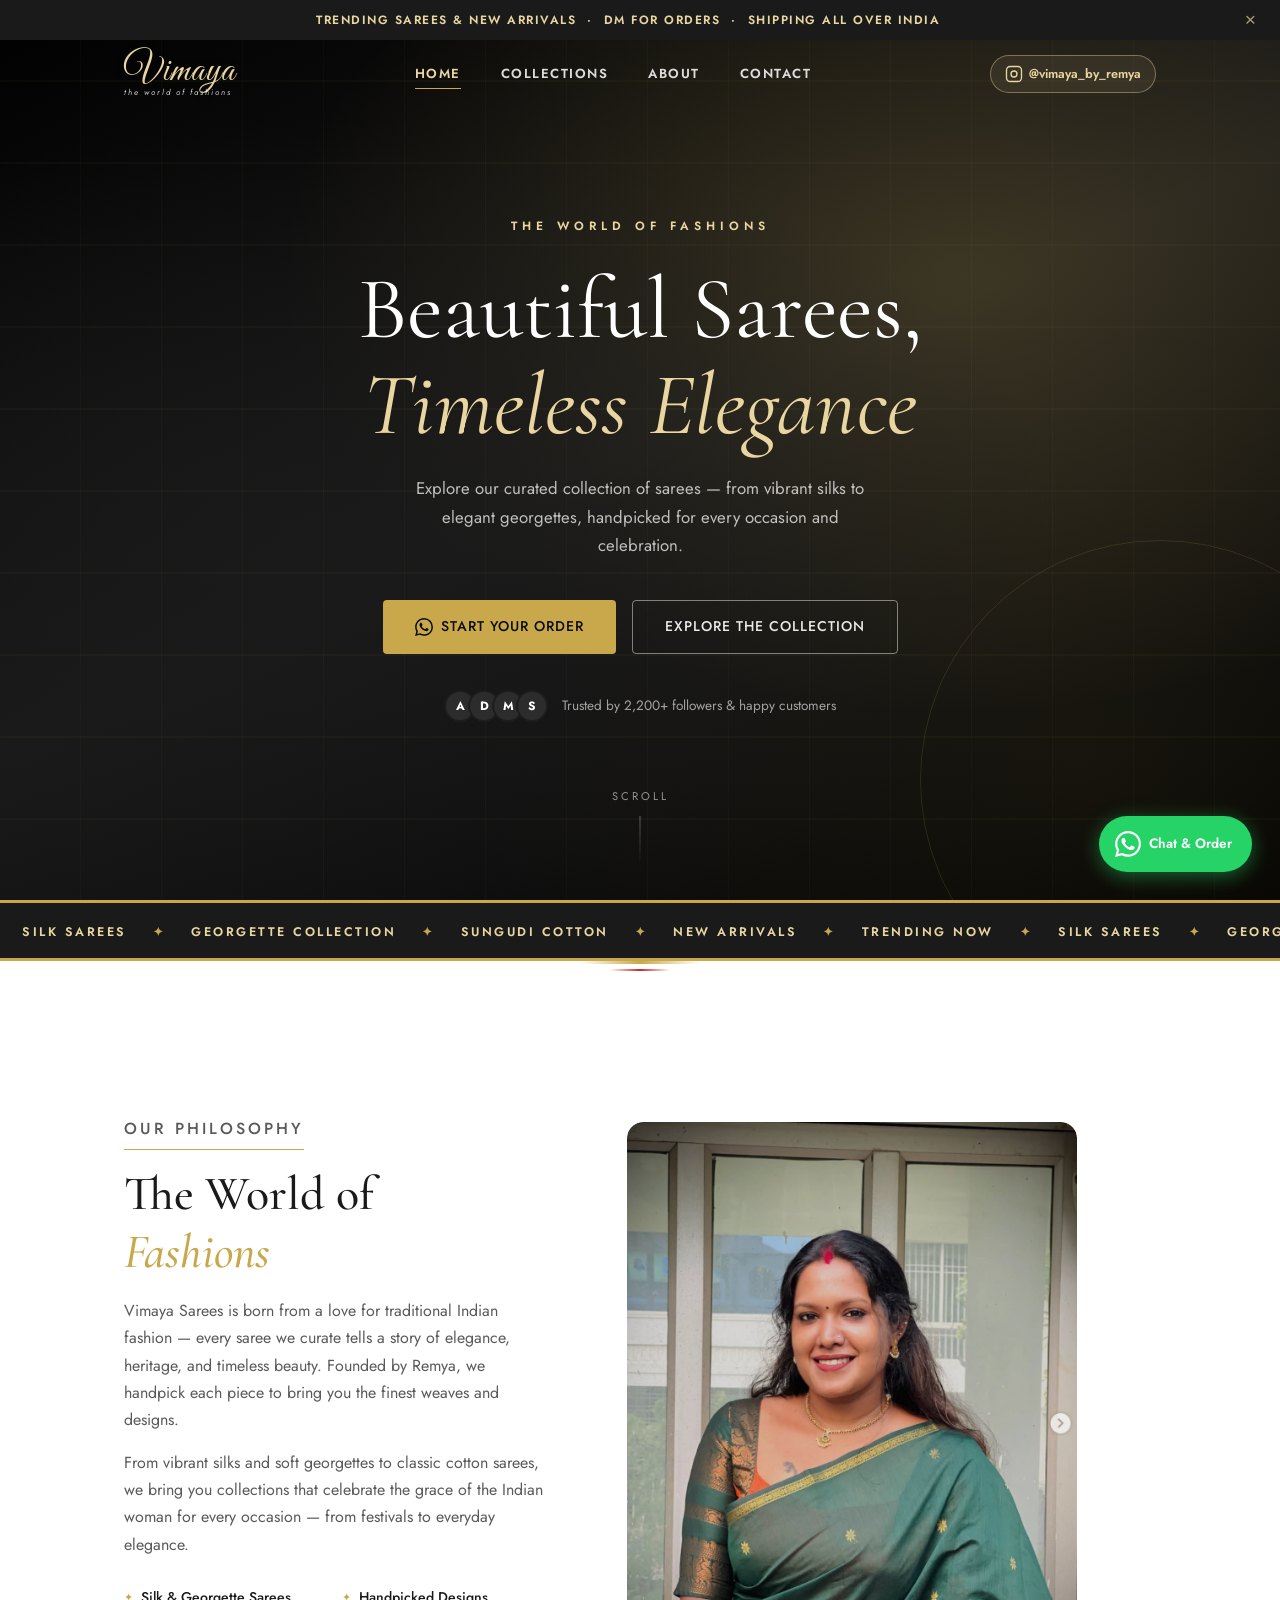
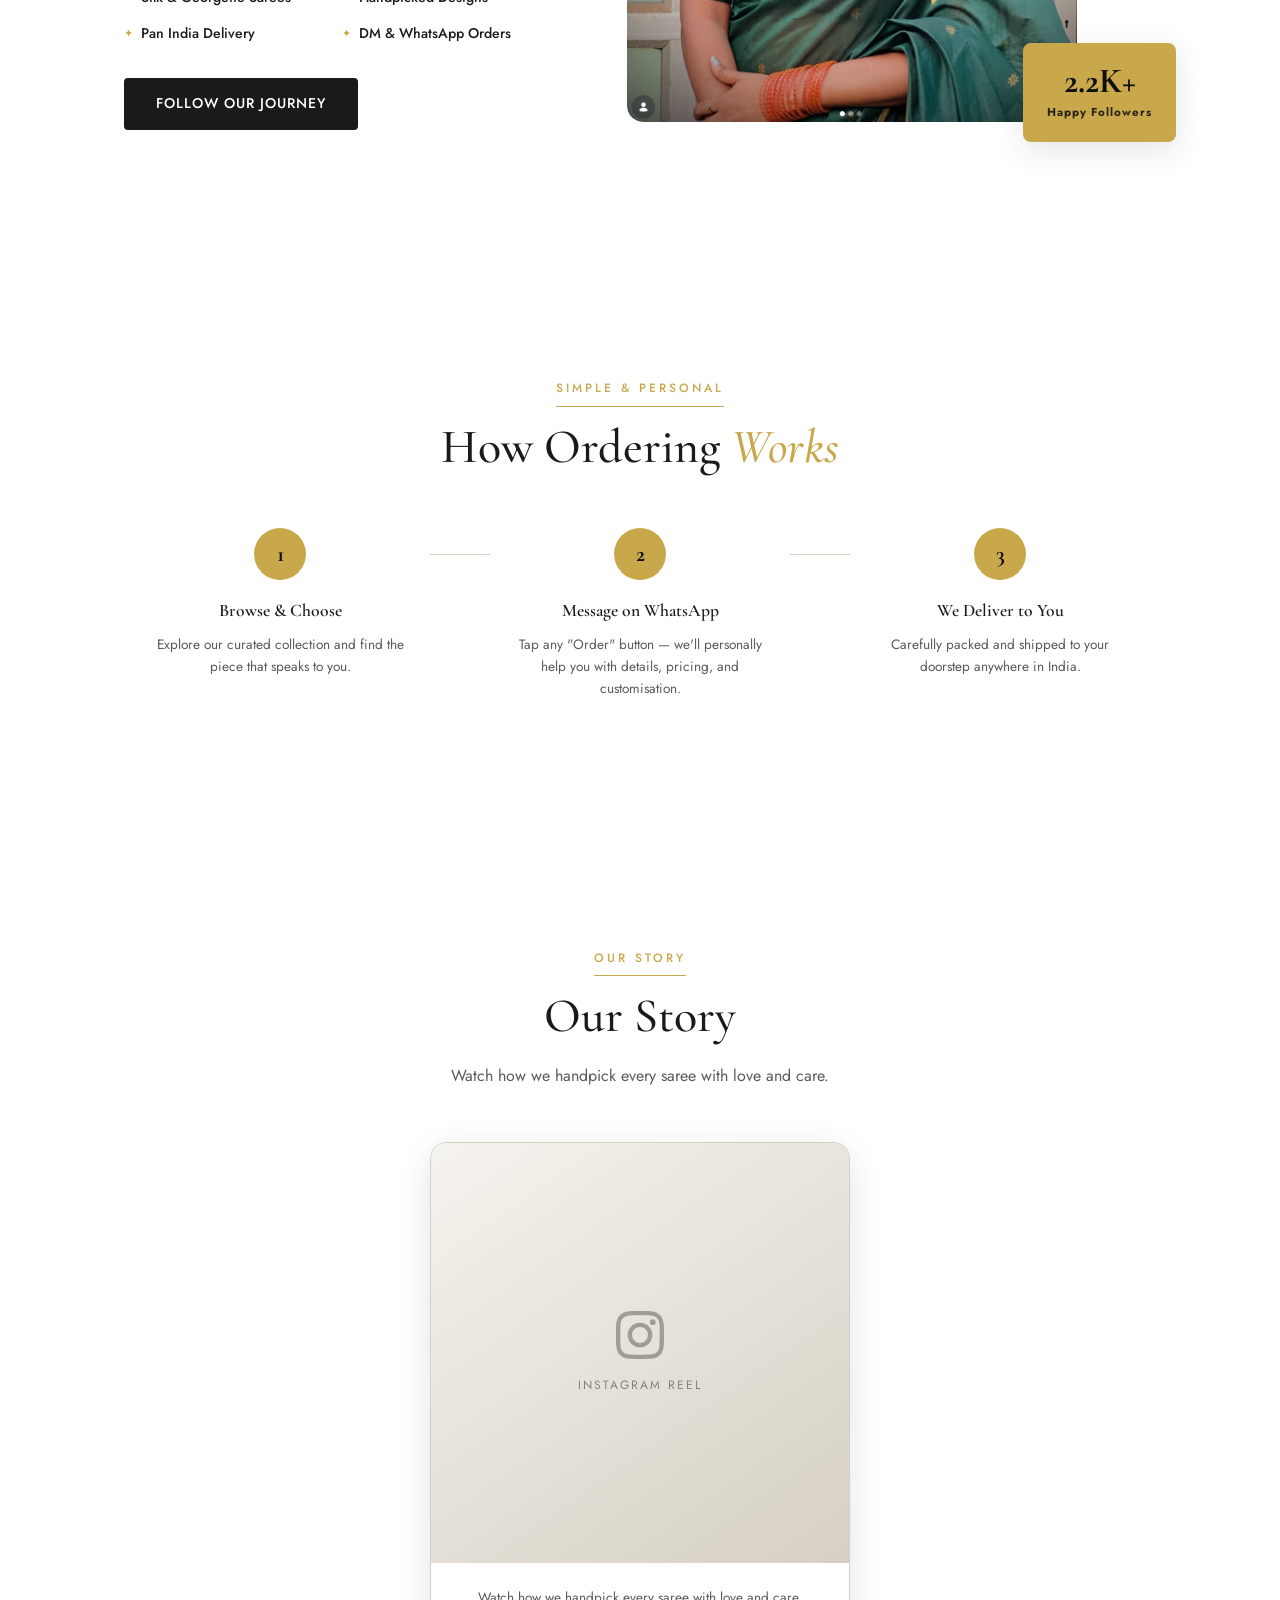
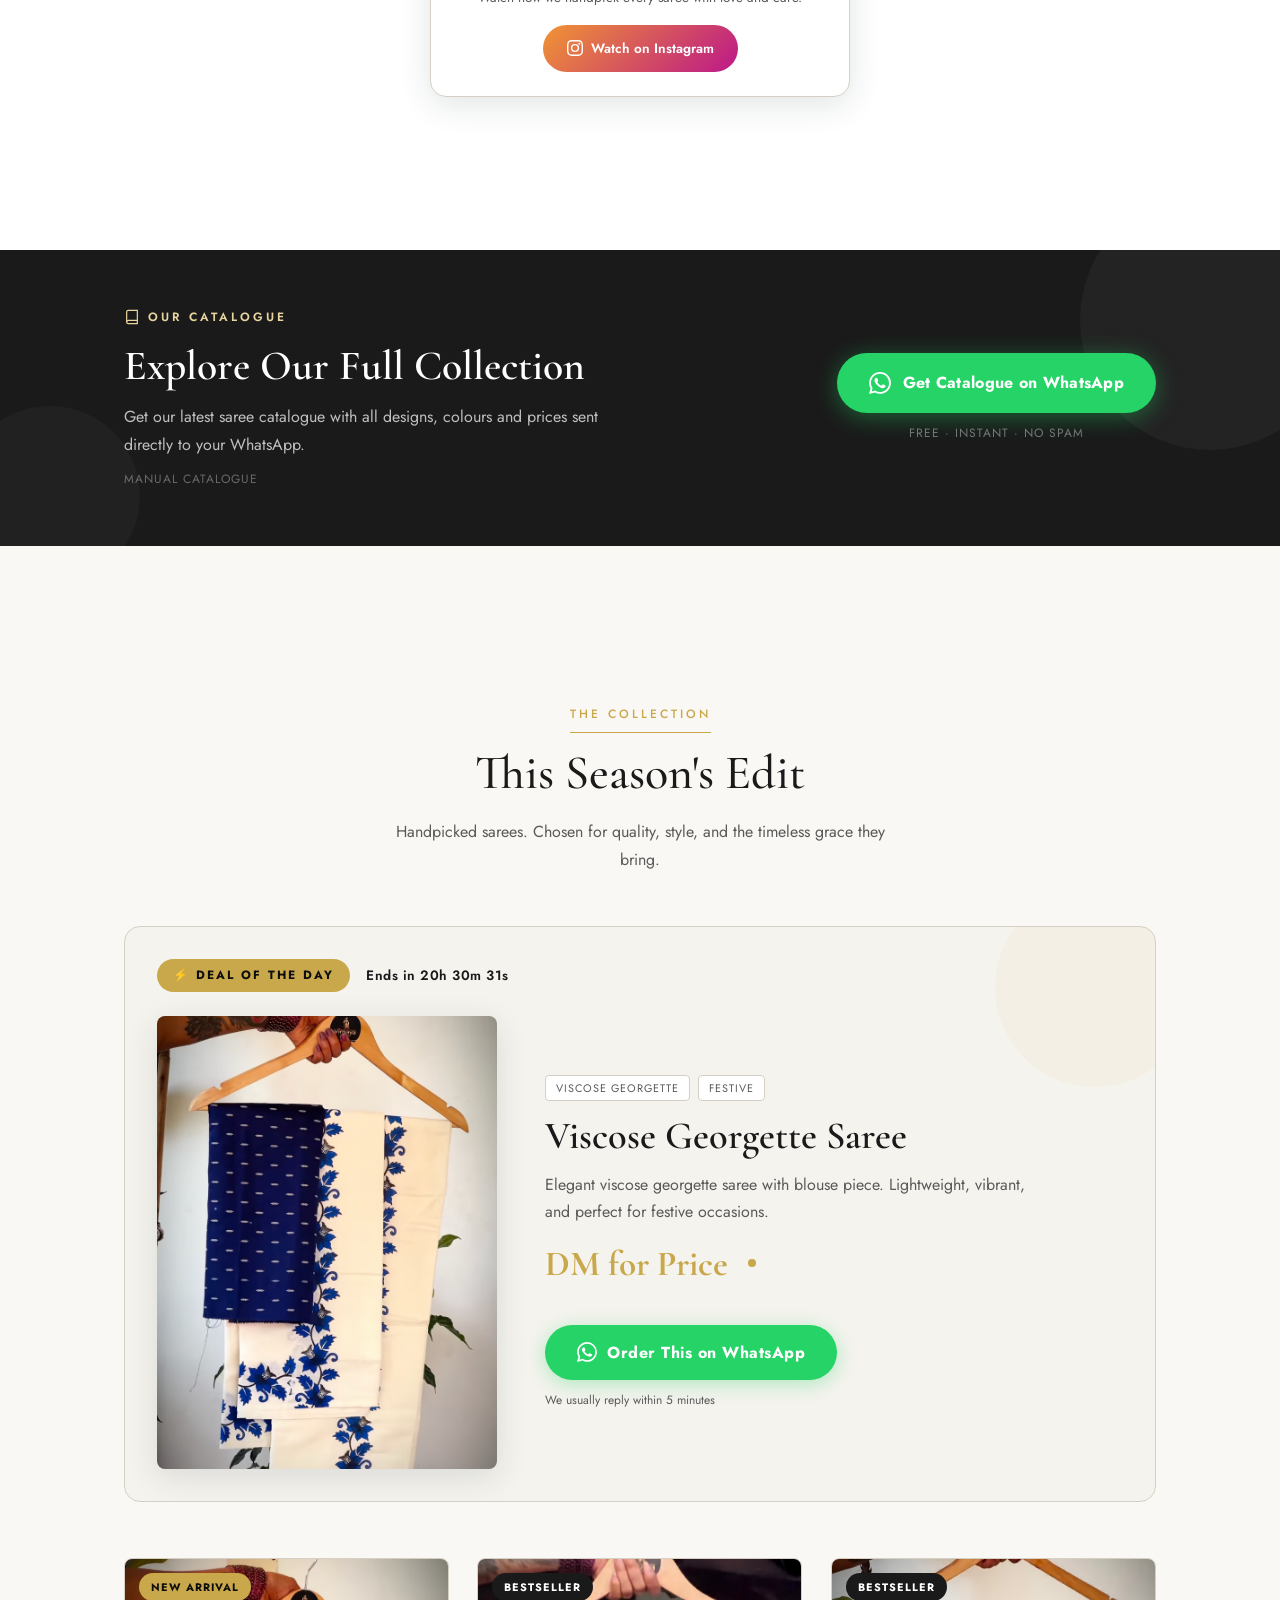
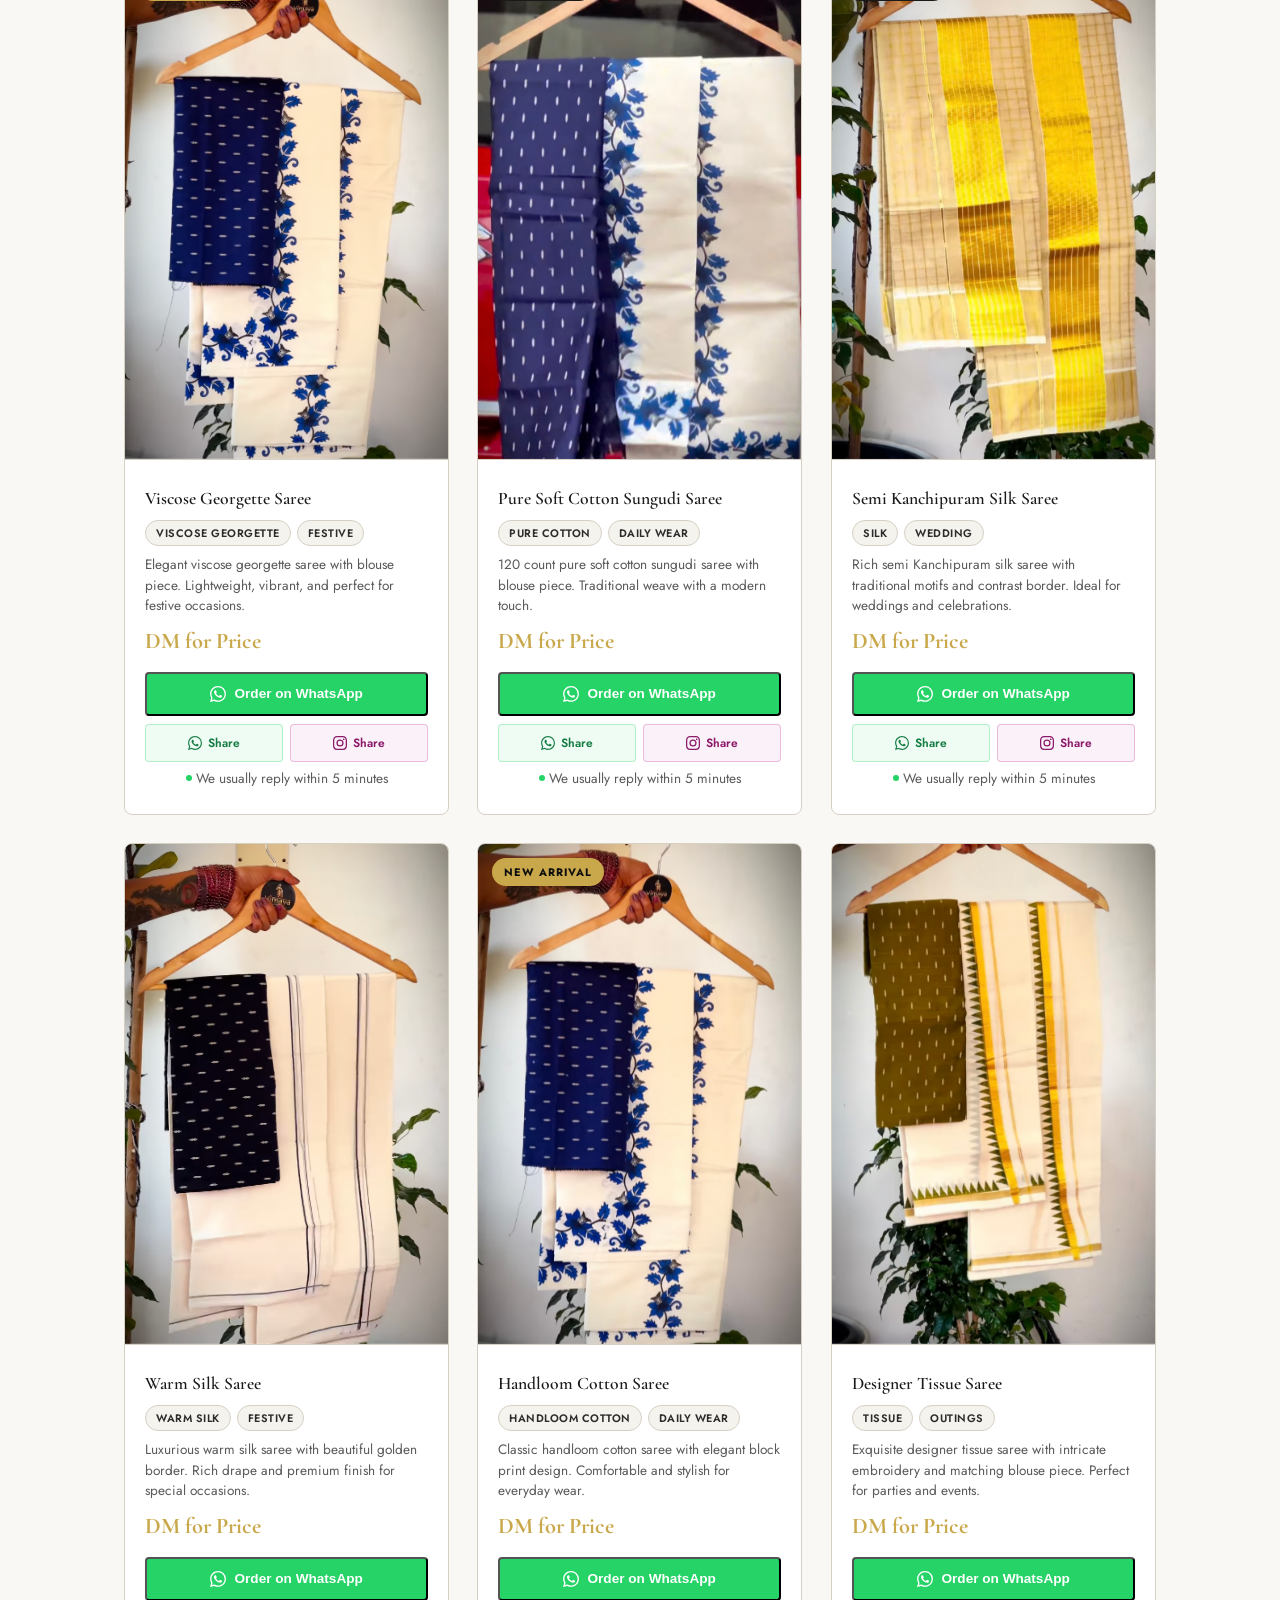
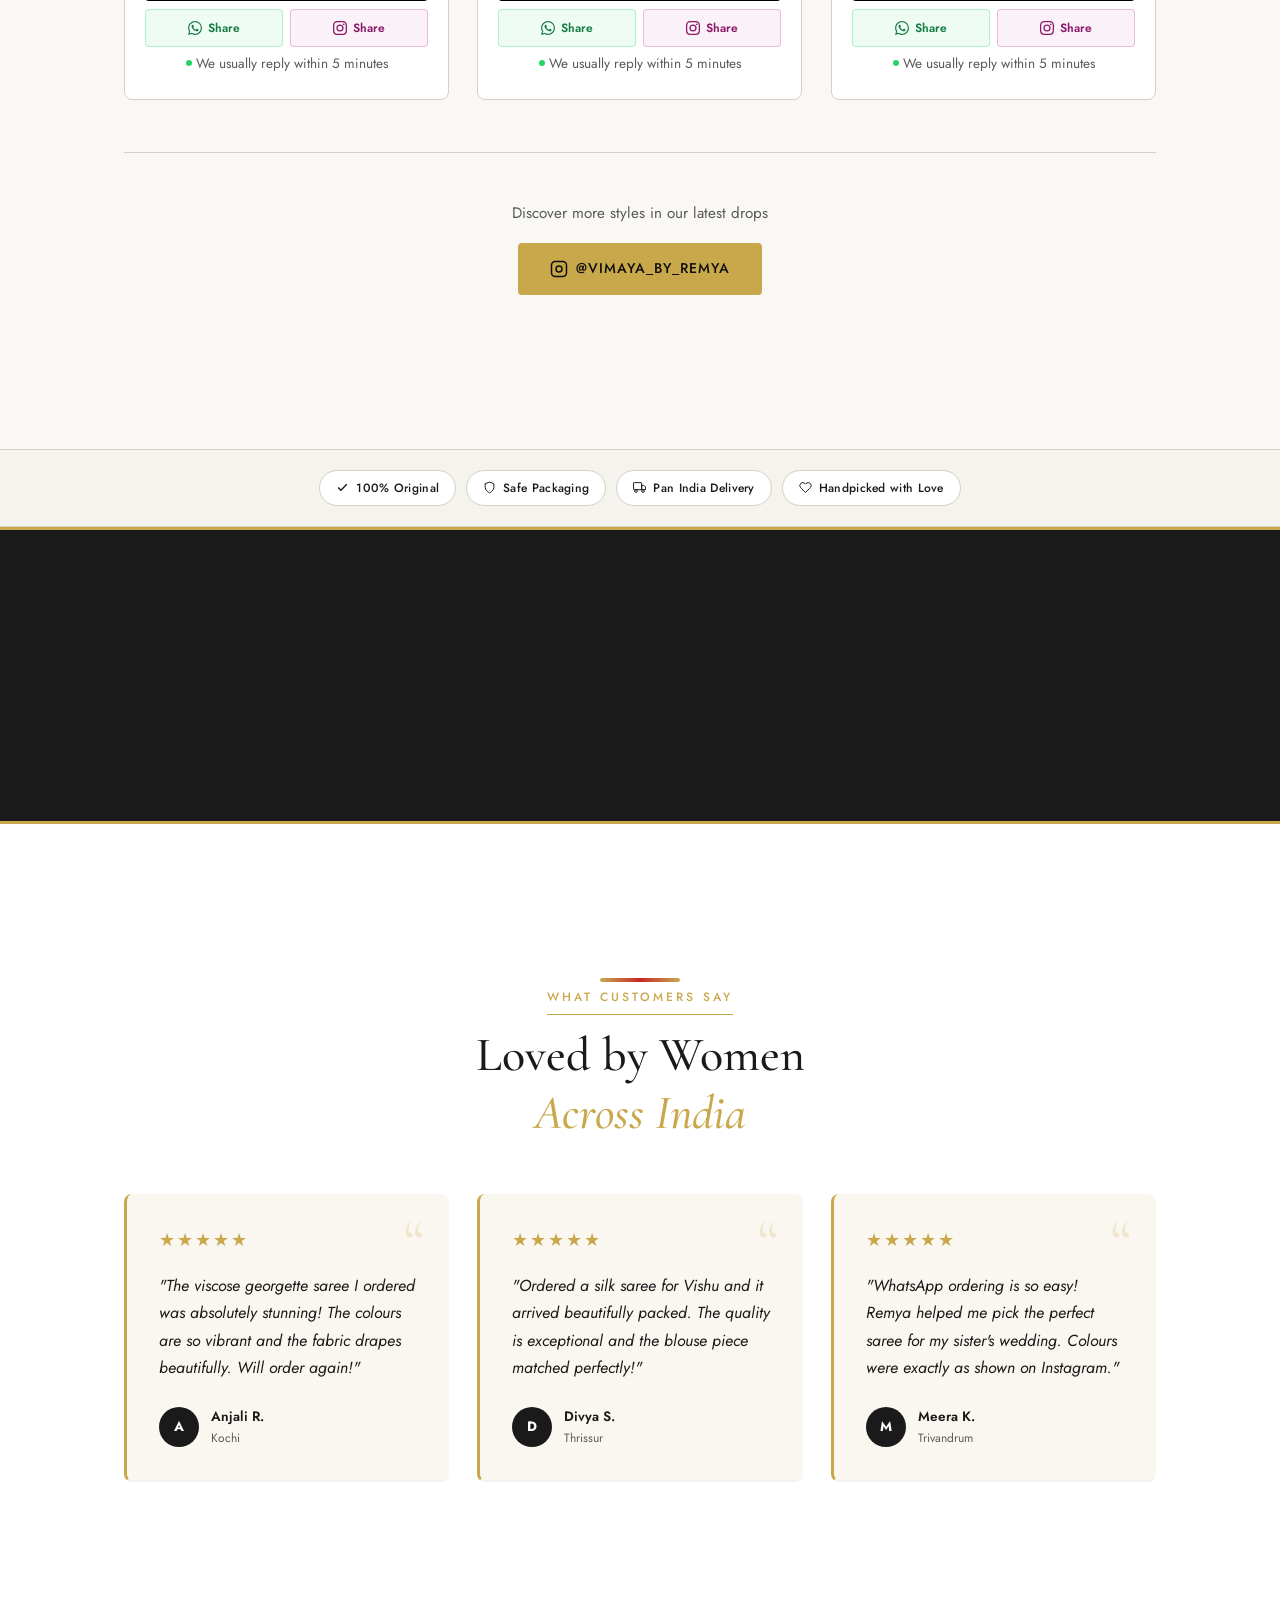
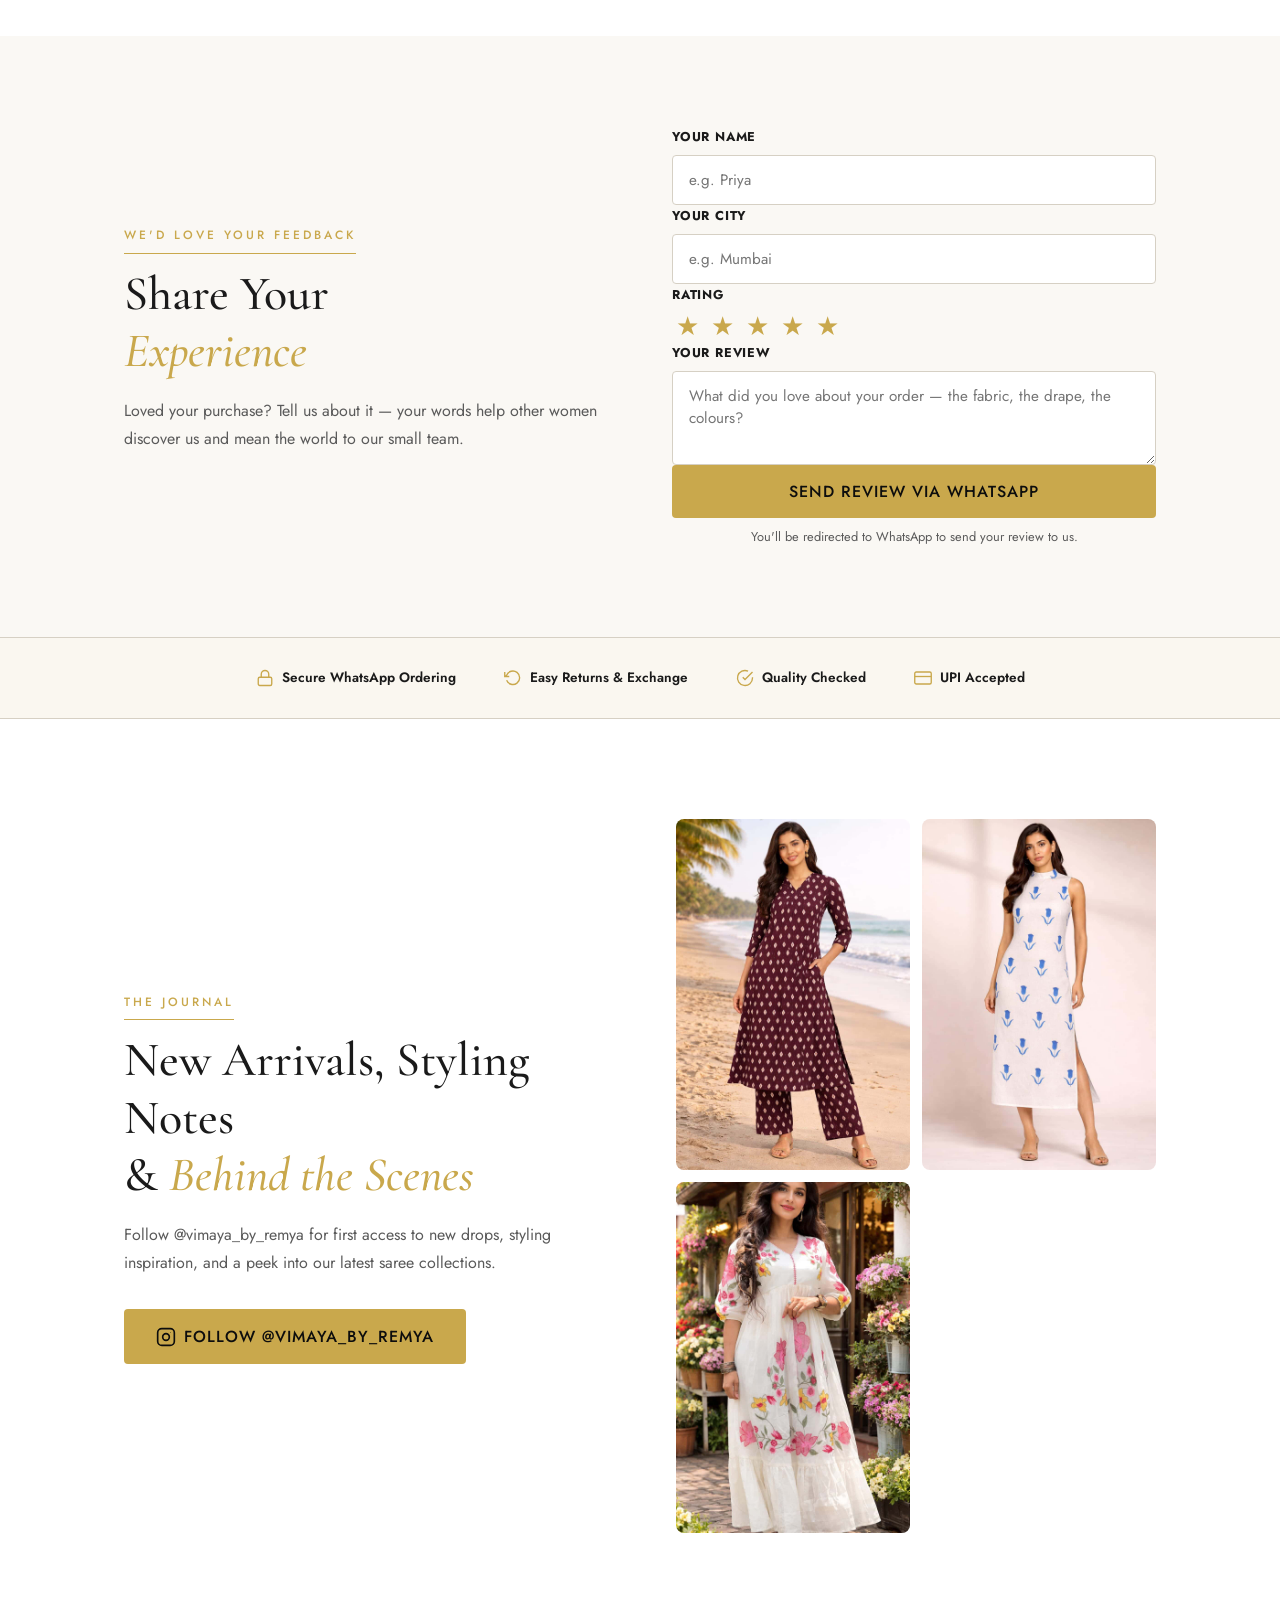
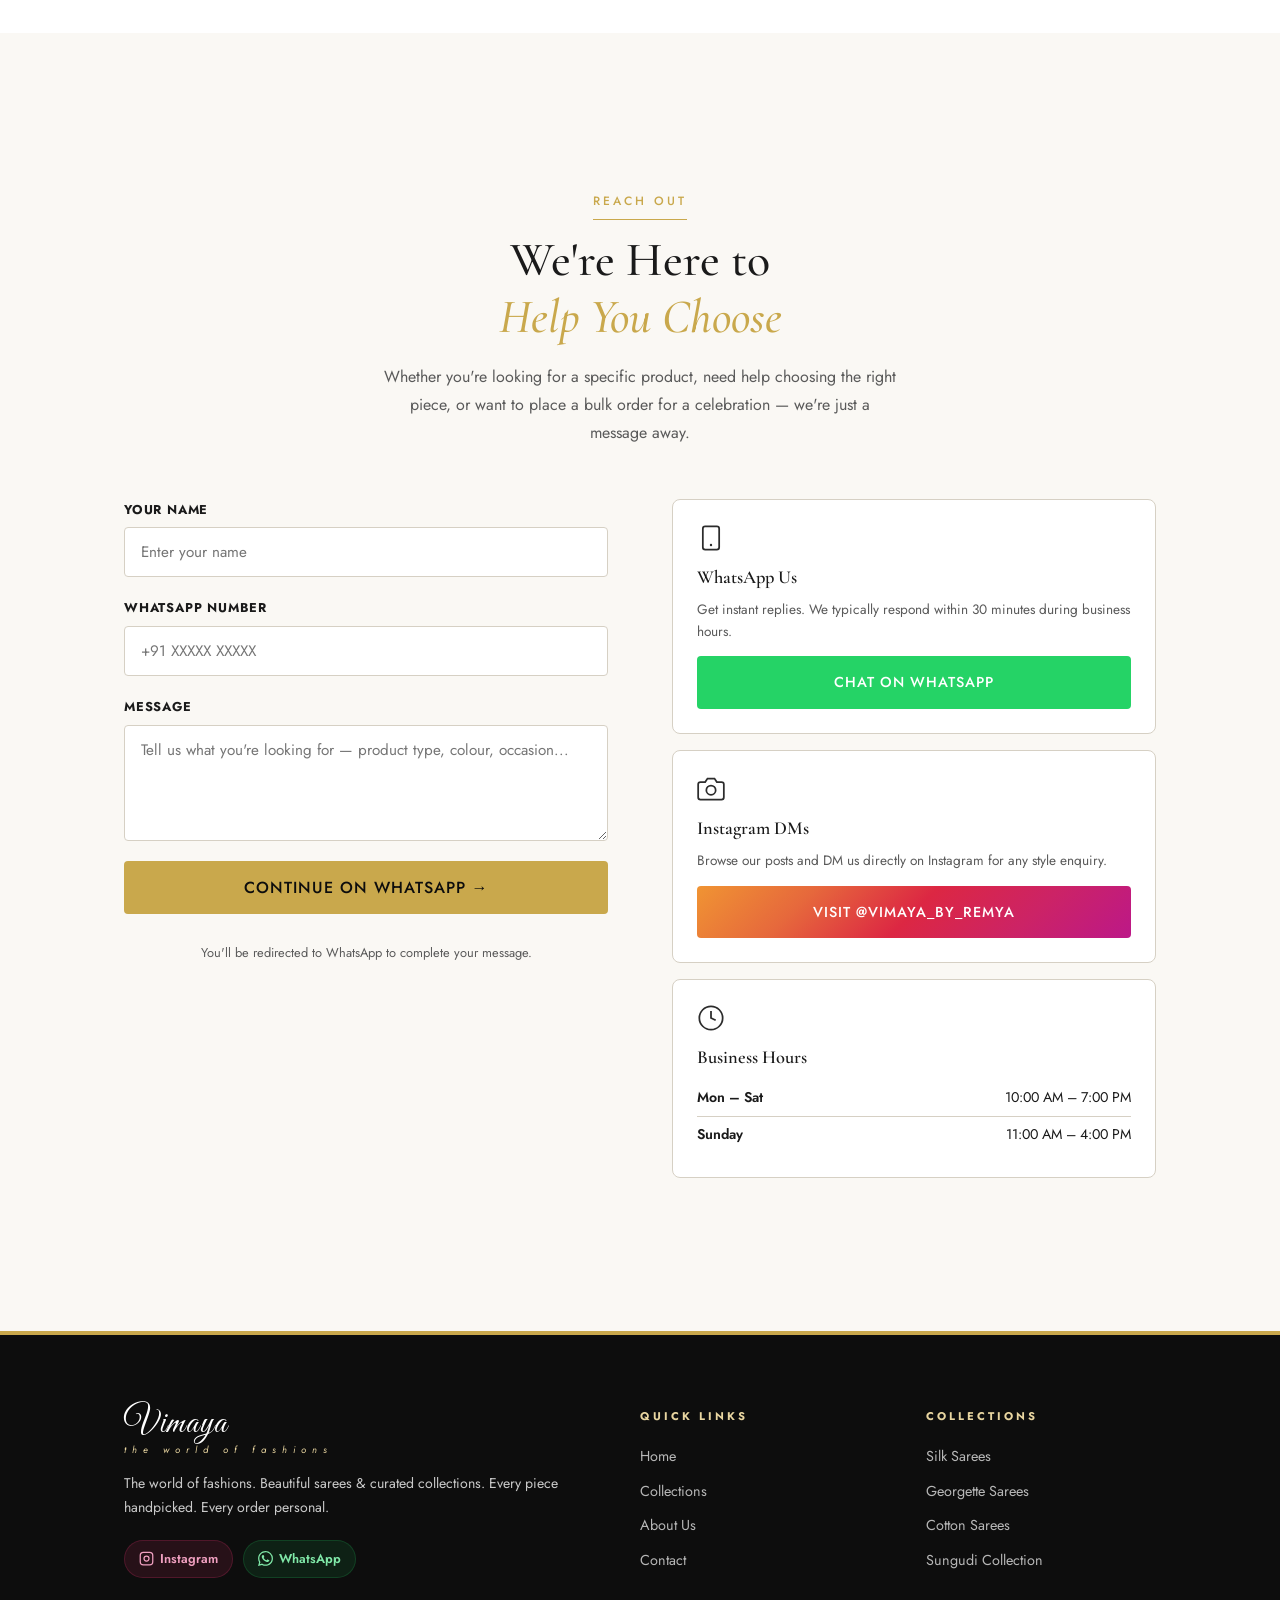
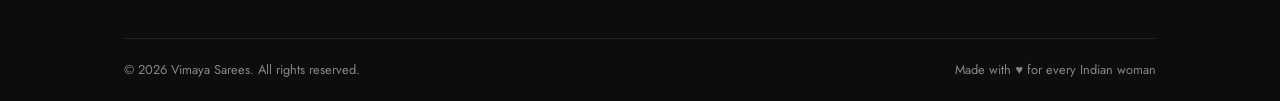
==== commit e9d0d259: "Remove Netlify Identity scripts for Vercel migration" ====
--- a/demo-vimaya_by_remya/index.html
+++ b/demo-vimaya_by_remya/index.html
@@ -702,18 +702,6 @@
   </div>
 
   <script src="assets/js/main.js"></script>
-  <script>
-    if (window.netlifyIdentity) {
-      window.netlifyIdentity.on("init", function(user) {
-        if (!user) {
-          window.netlifyIdentity.on("login", function() {
-            document.location.href = "/admin/";
-          });
-        }
-      });
-    }
-  </script>
-  <script async src="https://identity.netlify.com/v1/netlify-identity-widget.js"></script>
 
 </body>
 </html>
--- a/demo-vimaya_by_remya/assets/css/style.css
+++ b/demo-vimaya_by_remya/assets/css/style.css
@@ -846,7 +846,7 @@
   font-family: 'Cormorant Garamond', serif;
   font-size: var(--text-xl);
   font-weight: 700;
-  color: var(--teal);
+  color: var(--gold);
 }
 
 .whatsapp-btn {
@@ -2230,7 +2230,7 @@
   font-family: 'Cormorant Garamond', serif;
   font-size: 2.2rem;
   font-weight: 700;
-  color: var(--teal);
+  color: var(--gold);
   line-height: 1;
 }
 .deal-stock {
